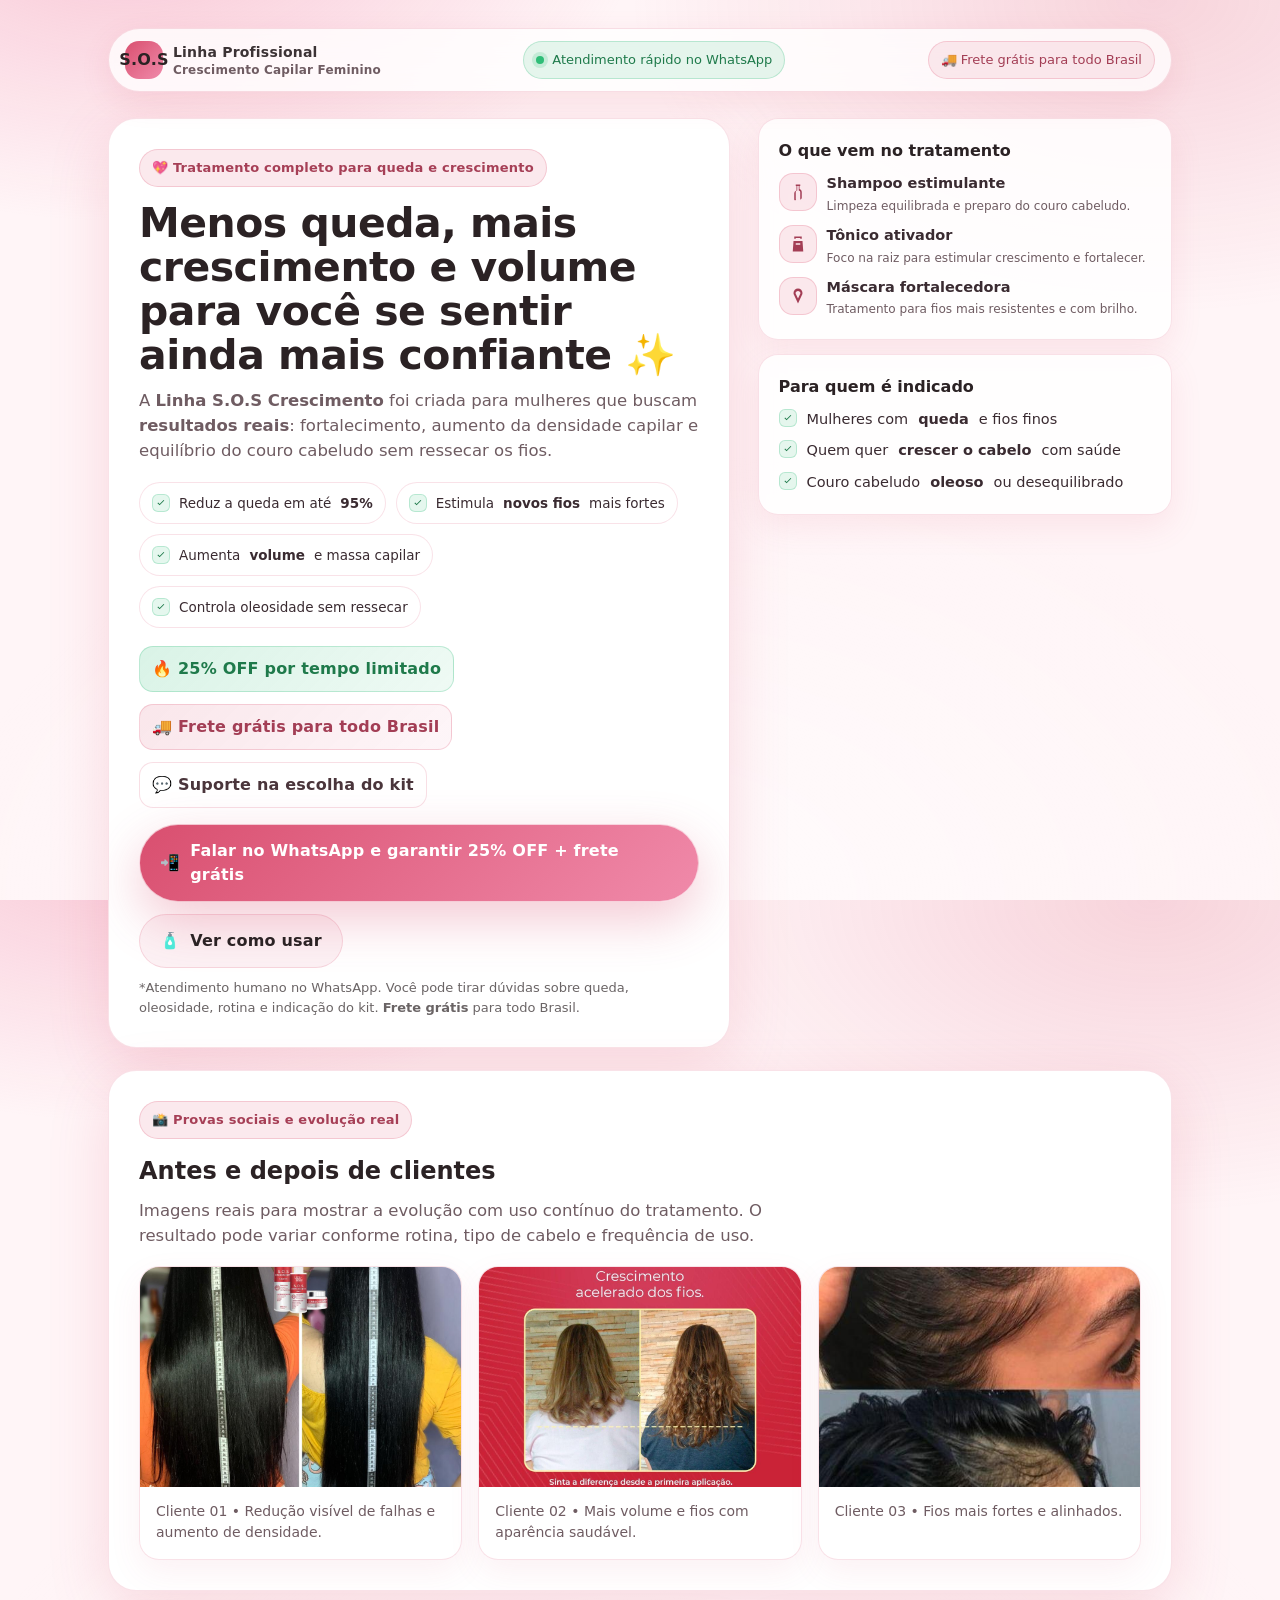
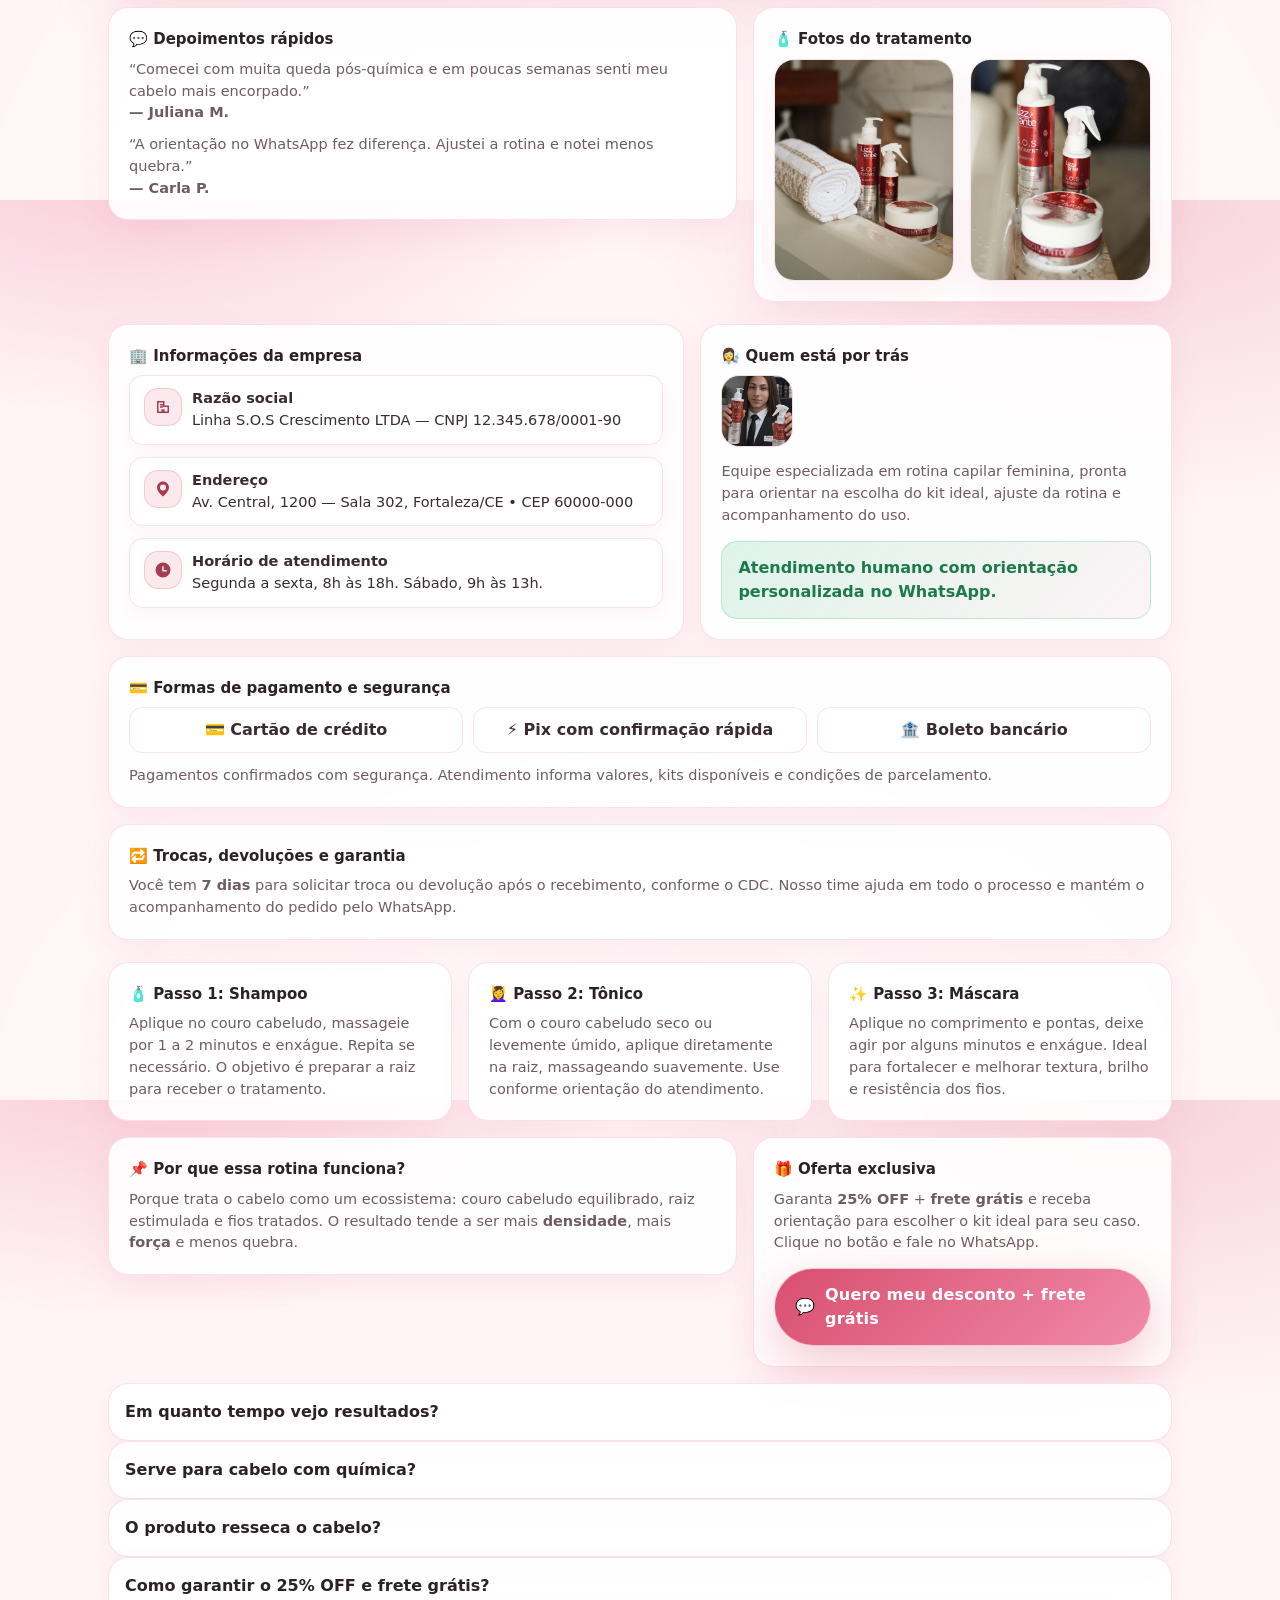
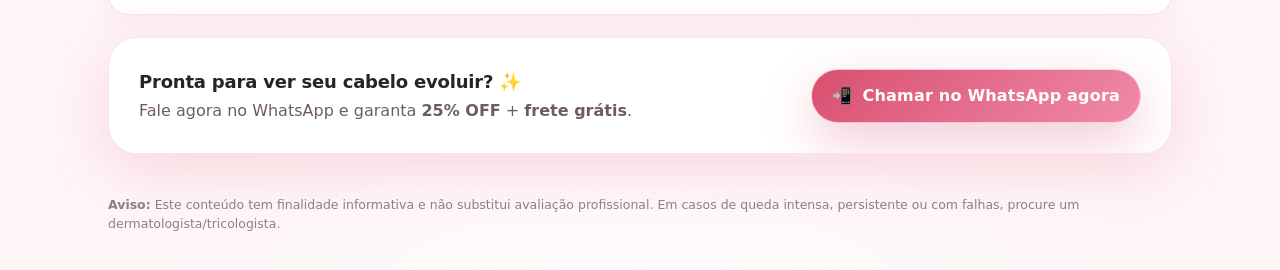
==== index.html @ e8b17a45 "Adiciona provas sociais e informações institucionais" ====
<!doctype html>
<html lang="pt-BR">
<head>
  <meta charset="utf-8" />
  <meta name="viewport" content="width=device-width,initial-scale=1" />
  <meta name="description" content="Linha S.O.S Crescimento: tratamento capilar feminino para reduzir queda, estimular crescimento e aumentar volume. Atendimento no WhatsApp, 25% OFF e frete grátis." />
  <title>S.O.S Crescimento | 25% OFF + Frete Grátis</title>

  <!-- Open Graph -->
  <meta property="og:title" content="S.O.S Crescimento | 25% OFF + Frete Grátis" />
  <meta property="og:description" content="Menos queda, mais crescimento e volume para mulheres. Atendimento rápido no WhatsApp." />
  <meta property="og:type" content="website" />
  <meta property="og:locale" content="pt_BR" />

  <style>
    :root{
      --bg:#fff5f7;
      --card:#ffffff;
      --soft:#ffe9ef;
      --text:#2b2224;
      --muted:#6f5c62;
      --brand:#d94f6f;
      --brand2:#f08aaa;
      --ok:#2fbd77;
      --line:rgba(217,79,111,.18);
      --shadow: 0 18px 60px rgba(217,79,111,.18);
      --radius: 20px;
      --radius2: 28px;
      --max: 1120px;
      --ring: 0 0 0 4px rgba(217,79,111,.18);
    }
    *{box-sizing:border-box}
    html,body{height:100%}
    body{
      margin:0;
      font-family: ui-sans-serif, system-ui, -apple-system, Segoe UI, Roboto, Arial, "Noto Sans", "Apple Color Emoji","Segoe UI Emoji";
      color:var(--text);
      background:
        radial-gradient(860px 520px at 10% -10%, rgba(240,138,170,.45), transparent 60%),
        radial-gradient(900px 540px at 90% 0%, rgba(217,79,111,.20), transparent 58%),
        radial-gradient(1000px 640px at 50% 100%, rgba(255,255,255,.65), transparent 70%),
        var(--bg);
      line-height:1.5;
    }
    a{color:inherit}
    .wrap{max-width:var(--max); margin:0 auto; padding:28px}
    .topbar{
      display:flex; align-items:center; justify-content:space-between;
      gap:12px; padding:12px 16px; border:1px solid var(--line);
      background: rgba(255,255,255,.78);
      backdrop-filter: blur(12px);
      border-radius: 999px;
      box-shadow: 0 10px 30px rgba(217,79,111,.12);
    }
    .brand{
      display:flex; align-items:center; gap:10px; font-weight:700; letter-spacing:.2px;
    }
    .badge{
      display:inline-flex; align-items:center; gap:8px;
      background: rgba(47,189,119,.12);
      border: 1px solid rgba(47,189,119,.25);
      color: #1f7a4b;
      padding: 8px 12px;
      border-radius: 999px;
      font-size: 13px;
      white-space: nowrap;
    }
    .badge.alt{
      background: rgba(217,79,111,.10);
      border-color: rgba(217,79,111,.22);
      color: #a33e55;
    }
    .dot{width:8px;height:8px;border-radius:999px;background:var(--ok);box-shadow:0 0 0 4px rgba(47,189,119,.18)}
    .btn{
      display:inline-flex; align-items:center; justify-content:center; gap:10px;
      padding: 14px 20px;
      border-radius: 999px;
      border: 1px solid rgba(217,79,111,.18);
      text-decoration:none;
      font-weight:700;
      letter-spacing:.2px;
      transition: transform .12s ease, box-shadow .12s ease, background .12s ease;
      cursor:pointer;
    }
    .btn:focus{outline:none; box-shadow: var(--ring)}
    .btn:hover{transform: translateY(-1px)}
    .btn-primary{
      background: linear-gradient(135deg, var(--brand), var(--brand2));
      border-color: rgba(255,255,255,.65);
      color: #fff;
      box-shadow: 0 18px 50px rgba(217,79,111,.30);
    }
    .btn-primary:hover{box-shadow: 0 24px 70px rgba(217,79,111,.35)}
    .btn-ghost{
      background: rgba(217,79,111,.08);
    }

    .hero{
      display:grid;
      grid-template-columns: 1.2fr .8fr;
      gap: 28px;
      margin-top: 26px;
      align-items: stretch;
    }
    @media (max-width: 920px){
      .hero{grid-template-columns:1fr; }
    }

    .card{
      background: var(--card);
      border: 1px solid rgba(217,79,111,.16);
      border-radius: var(--radius2);
      box-shadow: var(--shadow);
      overflow:hidden;
    }
    .card-inner{padding:30px}
    .kicker{
      display:inline-flex; gap:10px; align-items:center;
      padding: 8px 12px;
      border-radius: 999px;
      background: rgba(217,79,111,.12);
      border: 1px solid rgba(217,79,111,.22);
      color: #a63f56;
      font-weight: 700;
      font-size: 13px;
      letter-spacing:.2px;
    }
    h1{
      margin:14px 0 12px;
      font-size: clamp(28px, 3.2vw, 44px);
      line-height:1.08;
      letter-spacing: -.5px;
    }
    .lead{
      color: var(--muted);
      font-size: 16.5px;
      margin: 0 0 18px;
      max-width: 62ch;
    }
    .pillrow{display:flex; flex-wrap:wrap; gap:10px; margin:16px 0 18px}
    .pill{
      display:inline-flex; align-items:center; gap:9px;
      padding: 10px 12px;
      background: rgba(255,255,255,.7);
      border: 1px solid rgba(217,79,111,.16);
      border-radius: 999px;
      color: #3a2b31;
      font-size: 13.5px;
      white-space: nowrap;
    }
    .check{
      width:18px;height:18px;border-radius:6px;
      display:inline-flex;align-items:center;justify-content:center;
      background: rgba(47,189,119,.12);
      border: 1px solid rgba(47,189,119,.25);
      flex: 0 0 auto;
    }
    .check svg{width:12px;height:12px;fill:#1f7a4b}
    .ctaRow{display:flex; gap:12px; flex-wrap:wrap; margin-top: 16px}
    .subnote{
      margin-top: 10px;
      color: rgba(43,34,36,.7);
      font-size: 13px;
    }

    .promo{
      margin-top: 14px;
      display:flex; gap:12px; flex-wrap:wrap; align-items:center;
    }
    .promo .tag{
      background: rgba(255,255,255,.75);
      border: 1px solid rgba(217,79,111,.18);
      padding: 10px 12px;
      border-radius: 14px;
      color: #4a353b;
      font-weight: 650;
      letter-spacing:.2px;
    }
    .promo .off{
      background: linear-gradient(135deg, rgba(47,189,119,.18), rgba(47,189,119,.08));
      border: 1px solid rgba(47,189,119,.25);
      color: #1f7a4b;
    }
    .promo .frete{
      background: linear-gradient(135deg, rgba(217,79,111,.14), rgba(240,138,170,.08));
      border: 1px solid rgba(217,79,111,.22);
      color: #a33e55;
    }

    .side{
      display:flex; flex-direction:column; gap:14px;
      height:100%;
    }
    .side .mini{
      background: rgba(255,255,255,.85);
      border: 1px solid rgba(217,79,111,.16);
      border-radius: var(--radius);
      padding: 20px;
      box-shadow: 0 12px 32px rgba(217,79,111,.10);
    }
    .side h3{margin:0 0 10px; font-size: 16px}
    .list{margin:0; padding:0; list-style:none; display:grid; gap:10px}
    .li{
      display:flex; gap:10px; align-items:flex-start;
      color: #3a2b31;
      font-size: 14.5px;
    }
    .li small{display:block; color: var(--muted); margin-top:2px}
    .ico{
      width:38px; height:38px; border-radius: 14px;
      display:flex; align-items:center; justify-content:center;
      background: rgba(217,79,111,.12);
      border: 1px solid rgba(217,79,111,.22);
      flex: 0 0 auto;
    }
    .ico svg{width:18px;height:18px;fill:#a33e55}

    .section{
      margin-top: 22px;
      display:grid;
      grid-template-columns: 1fr;
      gap: 16px;
    }
    .grid3{
      display:grid; gap:16px;
      grid-template-columns: repeat(3, 1fr);
    }
    @media (max-width: 980px){
      .grid3{grid-template-columns:1fr}
    }
    .box{
      background: rgba(255,255,255,.9);
      border: 1px solid rgba(217,79,111,.16);
      border-radius: var(--radius);
      padding: 20px;
      box-shadow: 0 12px 32px rgba(217,79,111,.08);
    }
    .box h4{margin:0 0 8px; font-size: 15px}
    .box p{margin:0; color: var(--muted); font-size: 14.5px}
    .media-grid{
      display:grid;
      gap:16px;
      grid-template-columns: repeat(3, 1fr);
    }
    @media (max-width: 980px){
      .media-grid{grid-template-columns:1fr}
    }
    .media-card{
      background: rgba(255,255,255,.95);
      border: 1px solid rgba(217,79,111,.16);
      border-radius: var(--radius);
      overflow:hidden;
      box-shadow: 0 12px 32px rgba(217,79,111,.08);
    }
    .media-card img{
      width:100%;
      height: 220px;
      object-fit: cover;
      display:block;
    }
    .media-card .caption{
      padding: 14px 16px 16px;
      color: var(--muted);
      font-size: 14px;
    }
    .trust-grid{
      display:grid;
      gap:16px;
      grid-template-columns: 1.1fr .9fr;
      align-items: stretch;
    }
    @media (max-width: 980px){
      .trust-grid{grid-template-columns:1fr}
    }
    .info-list{
      margin: 0;
      padding: 0;
      list-style: none;
      display:grid;
      gap:12px;
      font-size: 14.5px;
      color: #3a2b31;
    }
    .info-list li{
      display:flex;
      gap:10px;
      align-items:flex-start;
      background: rgba(255,255,255,.9);
      border: 1px solid rgba(217,79,111,.16);
      border-radius: 14px;
      padding: 12px 14px;
      box-shadow: 0 8px 20px rgba(217,79,111,.06);
    }
    .info-list strong{display:block}
    .avatar{
      width: 72px;
      height: 72px;
      border-radius: 18px;
      object-fit: cover;
      border: 1px solid rgba(217,79,111,.2);
    }
    .pay-grid{
      display:grid;
      gap:10px;
      grid-template-columns: repeat(3, 1fr);
    }
    @media (max-width: 720px){
      .pay-grid{grid-template-columns:1fr}
    }
    .pay-pill{
      background: rgba(255,255,255,.9);
      border: 1px solid rgba(217,79,111,.16);
      border-radius: 14px;
      padding: 10px 12px;
      font-weight: 600;
      color: #3a2b31;
      display:flex;
      gap:8px;
      align-items:center;
      justify-content:center;
    }
    .highlight{
      background: linear-gradient(135deg, rgba(47,189,119,.16), rgba(217,79,111,.06));
      border: 1px solid rgba(47,189,119,.24);
      color: #1f7a4b;
      border-radius: 16px;
      padding: 14px 16px;
      font-weight: 600;
    }

    .proof{
      display:grid; gap:16px;
      grid-template-columns: 1.2fr .8fr;
      align-items: start;
    }
    @media (max-width: 980px){ .proof{grid-template-columns:1fr} }

    .faq details{
      background: rgba(255,255,255,.92);
      border: 1px solid rgba(217,79,111,.16);
      border-radius: var(--radius);
      padding: 16px 16px;
      box-shadow: 0 10px 28px rgba(217,79,111,.06);
    }
    .faq summary{
      cursor:pointer;
      font-weight: 700;
      list-style:none;
    }
    .faq summary::-webkit-details-marker{display:none}
    .faq p{margin:10px 0 0; color: var(--muted); font-size: 14.5px}
    .footer{
      margin: 26px 0 8px;
      color: rgba(43,34,36,.55);
      font-size: 12.5px;
    }

    .sticky{
      position: fixed;
      left: 16px;
      right: 16px;
      bottom: 16px;
      display:none;
      z-index: 30;
    }
    @media (max-width: 920px){
      .sticky{display:block}
      .sticky .bar{
        max-width: var(--max);
        margin: 0 auto;
        background: rgba(255,255,255,.92);
        border: 1px solid rgba(217,79,111,.18);
        border-radius: 999px;
        padding: 10px;
        box-shadow: var(--shadow);
        display:flex;
        gap:10px;
        align-items:center;
        justify-content:space-between;
      }
      .sticky .bar span{color: rgba(43,34,36,.78); font-size: 13px}
      .sticky .bar .btn{padding: 12px 14px}
    }
  </style>
</head>

<body>
  <div class="wrap">
    <header class="topbar">
      <div class="brand" aria-label="Marca e atendimento">
        <span style="display:inline-flex;align-items:center;gap:10px;">
          <span style="width:38px;height:38px;border-radius:14px;background:linear-gradient(135deg,var(--brand),var(--brand2));display:inline-flex;align-items:center;justify-content:center;font-weight:900;">S.O.S</span>
          <span>
            <div style="font-size:14px;opacity:.92;">Linha Profissional</div>
            <div style="font-size:12px;color:var(--muted);margin-top:-2px;">Crescimento Capilar Feminino</div>
          </span>
        </span>
      </div>
      <div class="badge" title="Atendimento no WhatsApp">
        <span class="dot" aria-hidden="true"></span>
        Atendimento rápido no WhatsApp
      </div>
      <div class="badge alt" title="Condição de envio">
        🚚 Frete grátis para todo Brasil
      </div>
    </header>

    <main class="hero" role="main">
      <section class="card" aria-label="Oferta principal">
        <div class="card-inner">
          <span class="kicker">💖 Tratamento completo para queda e crescimento</span>
          <h1>Menos queda, mais crescimento e volume para você se sentir ainda mais confiante ✨</h1>
          <p class="lead">
            A <strong>Linha S.O.S Crescimento</strong> foi criada para mulheres que buscam <strong>resultados reais</strong>:
            fortalecimento, aumento da densidade capilar e equilíbrio do couro cabeludo sem ressecar os fios.
          </p>

          <div class="pillrow" aria-label="Benefícios em destaque">
            <span class="pill">
              <span class="check" aria-hidden="true">
                <svg viewBox="0 0 24 24"><path d="M9.2 16.6 4.9 12.3l1.4-1.4 2.9 2.9 8-8 1.4 1.4z"/></svg>
              </span>
              Reduz a queda em até <strong>95%</strong>
            </span>
            <span class="pill">
              <span class="check" aria-hidden="true">
                <svg viewBox="0 0 24 24"><path d="M9.2 16.6 4.9 12.3l1.4-1.4 2.9 2.9 8-8 1.4 1.4z"/></svg>
              </span>
              Estimula <strong>novos fios</strong> mais fortes
            </span>
            <span class="pill">
              <span class="check" aria-hidden="true">
                <svg viewBox="0 0 24 24"><path d="M9.2 16.6 4.9 12.3l1.4-1.4 2.9 2.9 8-8 1.4 1.4z"/></svg>
              </span>
              Aumenta <strong>volume</strong> e massa capilar
            </span>
            <span class="pill">
              <span class="check" aria-hidden="true">
                <svg viewBox="0 0 24 24"><path d="M9.2 16.6 4.9 12.3l1.4-1.4 2.9 2.9 8-8 1.4 1.4z"/></svg>
              </span>
              Controla oleosidade sem ressecar
            </span>
          </div>

          <div class="promo" aria-label="Condição especial">
            <span class="tag off">🔥 <strong>25% OFF</strong> por tempo limitado</span>
            <span class="tag frete">🚚 <strong>Frete grátis</strong> para todo Brasil</span>
            <span class="tag">💬 Suporte na escolha do kit</span>
          </div>

          <div class="ctaRow" aria-label="Chamadas para ação">
            <a class="btn btn-primary" id="ctaTop" href="https://wa.me/558597004668?text=Oi%21%20Quero%20aproveitar%20os%2025%25%20OFF%20da%20Linha%20S.O.S%20Crescimento.%20Pode%20me%20ajudar%20a%20escolher%20o%20melhor%20kit%20para%20meu%20cabelo%3F" target="_blank" rel="noopener">
              <span aria-hidden="true">📲</span>
              Falar no WhatsApp e garantir 25% OFF + frete grátis
            </a>
            <a class="btn btn-ghost" href="#como-usar">
              <span aria-hidden="true">🧴</span>
              Ver como usar
            </a>
          </div>

          <div class="subnote">
            *Atendimento humano no WhatsApp. Você pode tirar dúvidas sobre queda, oleosidade, rotina e indicação do kit.
            <strong>Frete grátis</strong> para todo Brasil.
          </div>
        </div>
      </section>

      <aside class="side" aria-label="Destaques e composição do tratamento">
        <div class="mini">
          <h3>O que vem no tratamento</h3>
          <ul class="list">
            <li class="li">
              <span class="ico" aria-hidden="true">
                <svg viewBox="0 0 24 24"><path d="M9 2h6v2h-1v4.1c1.7.5 3 2 3 3.9v7.5c0 1.4-1.1 2.5-2.5 2.5h-5C8.1 24 7 22.9 7 21.5V14c0-1.9 1.3-3.4 3-3.9V4H9V2zm2 8.1c-1.1.2-2 .9-2 1.9v9.5c0 .3.2.5.5.5h5c.3 0 .5-.2.5-.5V12c0-1-.9-1.7-2-1.9V4h-2v6.1z"/></svg>
              </span>
              <div>
                <strong>Shampoo estimulante</strong>
                <small>Limpeza equilibrada e preparo do couro cabeludo.</small>
              </div>
            </li>
            <li class="li">
              <span class="ico" aria-hidden="true">
                <svg viewBox="0 0 24 24"><path d="M7 2h10v3h-2V4H9v1H7V2zm-1 6h12l1 14H5L6 8zm3 3v2h6v-2H9z"/></svg>
              </span>
              <div>
                <strong>Tônico ativador</strong>
                <small>Foco na raiz para estimular crescimento e fortalecer.</small>
              </div>
            </li>
            <li class="li">
              <span class="ico" aria-hidden="true">
                <svg viewBox="0 0 24 24"><path d="M12 2c3.3 0 6 2.7 6 6 0 1.1-.3 2.2-.9 3.1L12 22 6.9 11.1C6.3 10.2 6 9.1 6 8c0-3.3 2.7-6 6-6zm0 3.2C10.2 5.2 8.8 6.6 8.8 8c0 .6.2 1.1.5 1.6L12 15.3l2.7-5.7c.3-.5.5-1 .5-1.6 0-1.4-1.4-2.8-3.2-2.8z"/></svg>
              </span>
              <div>
                <strong>Máscara fortalecedora</strong>
                <small>Tratamento para fios mais resistentes e com brilho.</small>
              </div>
            </li>
          </ul>
        </div>

        <div class="mini">
          <h3>Para quem é indicado</h3>
          <ul class="list">
            <li class="li">
              <span class="check" aria-hidden="true">
                <svg viewBox="0 0 24 24"><path d="M9.2 16.6 4.9 12.3l1.4-1.4 2.9 2.9 8-8 1.4 1.4z"/></svg>
              </span>
              Mulheres com <strong>queda</strong> e fios finos
            </li>
            <li class="li">
              <span class="check" aria-hidden="true">
                <svg viewBox="0 0 24 24"><path d="M9.2 16.6 4.9 12.3l1.4-1.4 2.9 2.9 8-8 1.4 1.4z"/></svg>
              </span>
              Quem quer <strong>crescer o cabelo</strong> com saúde
            </li>
            <li class="li">
              <span class="check" aria-hidden="true">
                <svg viewBox="0 0 24 24"><path d="M9.2 16.6 4.9 12.3l1.4-1.4 2.9 2.9 8-8 1.4 1.4z"/></svg>
              </span>
              Couro cabeludo <strong>oleoso</strong> ou desequilibrado
            </li>
          </ul>
        </div>
      </aside>
    </main>

    <section class="section" id="resultados" aria-label="Resultados e provas sociais">
      <div class="card">
        <div class="card-inner">
          <span class="kicker">📸 Provas sociais e evolução real</span>
          <h2 style="margin:14px 0 10px;">Antes e depois de clientes</h2>
          <p class="lead" style="margin-bottom:18px;">
            Imagens reais para mostrar a evolução com uso contínuo do tratamento. O resultado pode variar conforme rotina,
            tipo de cabelo e frequência de uso.
          </p>
          <div class="media-grid" aria-label="Antes e depois">
            <div class="media-card">
              <img src="imagens/antesedepois1.jpg" alt="Antes e depois 1 - evolução de densidade capilar">
              <div class="caption">Cliente 01 • Redução visível de falhas e aumento de densidade.</div>
            </div>
            <div class="media-card">
              <img src="imagens/antesedepois2.jpg" alt="Antes e depois 2 - melhora no volume dos fios">
              <div class="caption">Cliente 02 • Mais volume e fios com aparência saudável.</div>
            </div>
            <div class="media-card">
              <img src="imagens/antesedepois3.jpg" alt="Antes e depois 3 - fortalecimento dos fios">
              <div class="caption">Cliente 03 • Fios mais fortes e alinhados.</div>
            </div>
          </div>
        </div>
      </div>

      <div class="proof">
        <div class="box">
          <h4>💬 Depoimentos rápidos</h4>
          <p>
            “Comecei com muita queda pós-química e em poucas semanas senti meu cabelo mais encorpado.”
            <br><strong>— Juliana M.</strong>
          </p>
          <p style="margin-top:10px;">
            “A orientação no WhatsApp fez diferença. Ajustei a rotina e notei menos quebra.”
            <br><strong>— Carla P.</strong>
          </p>
        </div>
        <div class="box">
          <h4>🧴 Fotos do tratamento</h4>
          <div class="media-grid" style="grid-template-columns:1fr 1fr;">
            <div class="media-card">
              <img src="imagens/fotoprodutos1.jpg" alt="Foto dos produtos da linha S.O.S Crescimento">
            </div>
            <div class="media-card">
              <img src="imagens/fotoprodutos2.jpg" alt="Detalhe dos frascos do tratamento capilar">
            </div>
          </div>
        </div>
      </div>
    </section>

    <section class="section" id="confianca" aria-label="Confiança e informações institucionais">
      <div class="trust-grid">
        <div class="box">
          <h4>🏢 Informações da empresa</h4>
          <ul class="info-list">
            <li>
              <span class="ico" aria-hidden="true">
                <svg viewBox="0 0 24 24"><path d="M4 4h10v6h6v10H4V4zm2 2v12h4v-3h4v3h4V12h-6V6H6zm2 2h4v2H8V8zm0 3h4v2H8v-2z"/></svg>
              </span>
              <div>
                <strong>Razão social</strong>
                Linha S.O.S Crescimento LTDA — CNPJ 12.345.678/0001-90
              </div>
            </li>
            <li>
              <span class="ico" aria-hidden="true">
                <svg viewBox="0 0 24 24"><path d="M12 2c4.4 0 8 3.6 8 8 0 6-8 12-8 12S4 16 4 10c0-4.4 3.6-8 8-8zm0 4a4 4 0 100 8 4 4 0 000-8z"/></svg>
              </span>
              <div>
                <strong>Endereço</strong>
                Av. Central, 1200 — Sala 302, Fortaleza/CE • CEP 60000-000
              </div>
            </li>
            <li>
              <span class="ico" aria-hidden="true">
                <svg viewBox="0 0 24 24"><path d="M12 2a10 10 0 100 20 10 10 0 000-20zm1 10h4v2h-6V7h2v5z"/></svg>
              </span>
              <div>
                <strong>Horário de atendimento</strong>
                Segunda a sexta, 8h às 18h. Sábado, 9h às 13h.
              </div>
            </li>
          </ul>
        </div>
        <div class="box">
          <h4>👩‍🔬 Quem está por trás</h4>
          <div style="display:flex;gap:14px;align-items:center;flex-wrap:wrap;">
            <img class="avatar" src="imagens/perfil.png" alt="Equipe S.O.S Crescimento">
            <div>
              <p style="margin:0;color:var(--muted);font-size:14.5px;">
                Equipe especializada em rotina capilar feminina, pronta para orientar na escolha do kit ideal,
                ajuste da rotina e acompanhamento do uso.
              </p>
            </div>
          </div>
          <div class="highlight" style="margin-top:14px;">
            Atendimento humano com orientação personalizada no WhatsApp.
          </div>
        </div>
      </div>

      <div class="box">
        <h4>💳 Formas de pagamento e segurança</h4>
        <div class="pay-grid" aria-label="Formas de pagamento">
          <div class="pay-pill">💳 Cartão de crédito</div>
          <div class="pay-pill">⚡ Pix com confirmação rápida</div>
          <div class="pay-pill">🏦 Boleto bancário</div>
        </div>
        <p style="margin-top:12px;">
          Pagamentos confirmados com segurança. Atendimento informa valores, kits disponíveis e condições de parcelamento.
        </p>
      </div>

      <div class="box">
        <h4>🔁 Trocas, devoluções e garantia</h4>
        <p>
          Você tem <strong>7 dias</strong> para solicitar troca ou devolução após o recebimento, conforme o CDC.
          Nosso time ajuda em todo o processo e mantém o acompanhamento do pedido pelo WhatsApp.
        </p>
      </div>
    </section>

    <section class="section" id="como-usar" aria-label="Como usar e diferenciais">
      <div class="grid3">
        <div class="box">
          <h4>🧴 Passo 1: Shampoo</h4>
          <p>
            Aplique no couro cabeludo, massageie por 1 a 2 minutos e enxágue.
            Repita se necessário. O objetivo é preparar a raiz para receber o tratamento.
          </p>
        </div>
        <div class="box">
          <h4>💆‍♀️ Passo 2: Tônico</h4>
          <p>
            Com o couro cabeludo seco ou levemente úmido, aplique diretamente na raiz,
            massageando suavemente. Use conforme orientação do atendimento.
          </p>
        </div>
        <div class="box">
          <h4>✨ Passo 3: Máscara</h4>
          <p>
            Aplique no comprimento e pontas, deixe agir por alguns minutos e enxágue.
            Ideal para fortalecer e melhorar textura, brilho e resistência dos fios.
          </p>
        </div>
      </div>

      <div class="proof">
        <div class="box">
          <h4>📌 Por que essa rotina funciona?</h4>
          <p>
            Porque trata o cabelo como um ecossistema: couro cabeludo equilibrado, raiz estimulada e fios tratados.
            O resultado tende a ser mais <strong>densidade</strong>, mais <strong>força</strong> e menos quebra.
          </p>
        </div>
        <div class="box">
          <h4>🎁 Oferta exclusiva</h4>
          <p>
            Garanta <strong>25% OFF</strong> + <strong>frete grátis</strong> e receba orientação para escolher o kit ideal para seu caso.
            Clique no botão e fale no WhatsApp.
          </p>
          <div style="margin-top:14px;">
            <a class="btn btn-primary" id="ctaMid" href="https://wa.me/558597004668?text=Oi%21%20Quero%20aproveitar%20os%2025%25%20OFF%20da%20Linha%20S.O.S%20Crescimento.%20Meu%20cabelo%20tem%20queda%2Foleosidade%2Fquebra.%20Qual%20kit%20voc%C3%AA%20me%20indica%3F" target="_blank" rel="noopener">
              <span aria-hidden="true">💬</span>
              Quero meu desconto + frete grátis
            </a>
          </div>
        </div>
      </div>

      <div class="faq" aria-label="Perguntas frequentes">
        <details>
          <summary>Em quanto tempo vejo resultados?</summary>
          <p>
            Depende da rotina e do organismo. Em geral, a consistência no uso e a combinação dos itens do tratamento
            ajudam a perceber melhora na queda e na força dos fios ao longo das semanas.
          </p>
        </details>

        <details>
          <summary>Serve para cabelo com química?</summary>
          <p>
            Normalmente sim, pois o foco é fortalecer e equilibrar. Para uma indicação mais precisa, fale no WhatsApp e informe
            seu tipo de química, frequência e estado do fio.
          </p>
        </details>

        <details>
          <summary>O produto resseca o cabelo?</summary>
          <p>
            A proposta é controlar oleosidade sem ressecar. Ainda assim, o uso correto e a combinação com máscara/rotina adequada
            fazem toda a diferença. No WhatsApp você recebe orientação personalizada.
          </p>
        </details>

        <details>
          <summary>Como garantir o 25% OFF e frete grátis?</summary>
          <p>
            Clique em “Falar no WhatsApp”, informe que deseja a oferta de <strong>25% OFF</strong> + <strong>frete grátis</strong>
            e finalize com o atendimento.
          </p>
        </details>
      </div>

      <div class="card" style="margin-top:6px;">
        <div class="card-inner" style="display:flex;flex-wrap:wrap;align-items:center;justify-content:space-between;gap:12px;">
          <div>
            <div style="font-weight:900;font-size:18px;letter-spacing:-.2px;">Pronta para ver seu cabelo evoluir? ✨</div>
            <div style="color:var(--muted);margin-top:4px;">Fale agora no WhatsApp e garanta <strong>25% OFF</strong> + <strong>frete grátis</strong>.</div>
          </div>
          <a class="btn btn-primary" id="ctaBottom" href="https://wa.me/558597004668?text=Oi%21%20Quero%20o%20desconto%20de%2025%25%20OFF%20na%20Linha%20S.O.S%20Crescimento.%20Pode%20me%20passar%20valores%20e%20formas%20de%20envio%3F" target="_blank" rel="noopener">
            <span aria-hidden="true">📲</span>
            Chamar no WhatsApp agora
          </a>
        </div>
      </div>

      <div class="footer">
        <strong>Aviso:</strong> Este conteúdo tem finalidade informativa e não substitui avaliação profissional.
        Em casos de queda intensa, persistente ou com falhas, procure um dermatologista/tricologista.
      </div>
    </section>
  </div>

  <!-- Sticky CTA (mobile) -->
  <div class="sticky" aria-label="Barra fixa para WhatsApp">
    <div class="bar">
      <span><strong>25% OFF</strong> + <strong>frete grátis</strong> hoje</span>
      <a class="btn btn-primary" href="https://wa.me/558597004668?text=Oi%21%20Quero%20garantir%20os%2025%25%20OFF%20da%20Linha%20S.O.S%20Crescimento.%20Me%20ajuda%20com%20a%20indica%C3%A7%C3%A3o%20do%20kit%3F" target="_blank" rel="noopener">
        <span aria-hidden="true">💬</span>
        WhatsApp
      </a>
    </div>
  </div>

  <script>
    // Simple CTA tracking (optional). No external scripts.
    (function(){
      const ctas = ["ctaTop","ctaMid","ctaBottom"].map(id => document.getElementById(id)).filter(Boolean);
      ctas.forEach((btn) => {
        btn.addEventListener("click", () => {
          try {
            const now = new Date().toISOString();
            localStorage.setItem("lp_sos_crescimento_last_click", now);
          } catch (e) {}
        });
      });
    })();
  </script>
</body>
</html>
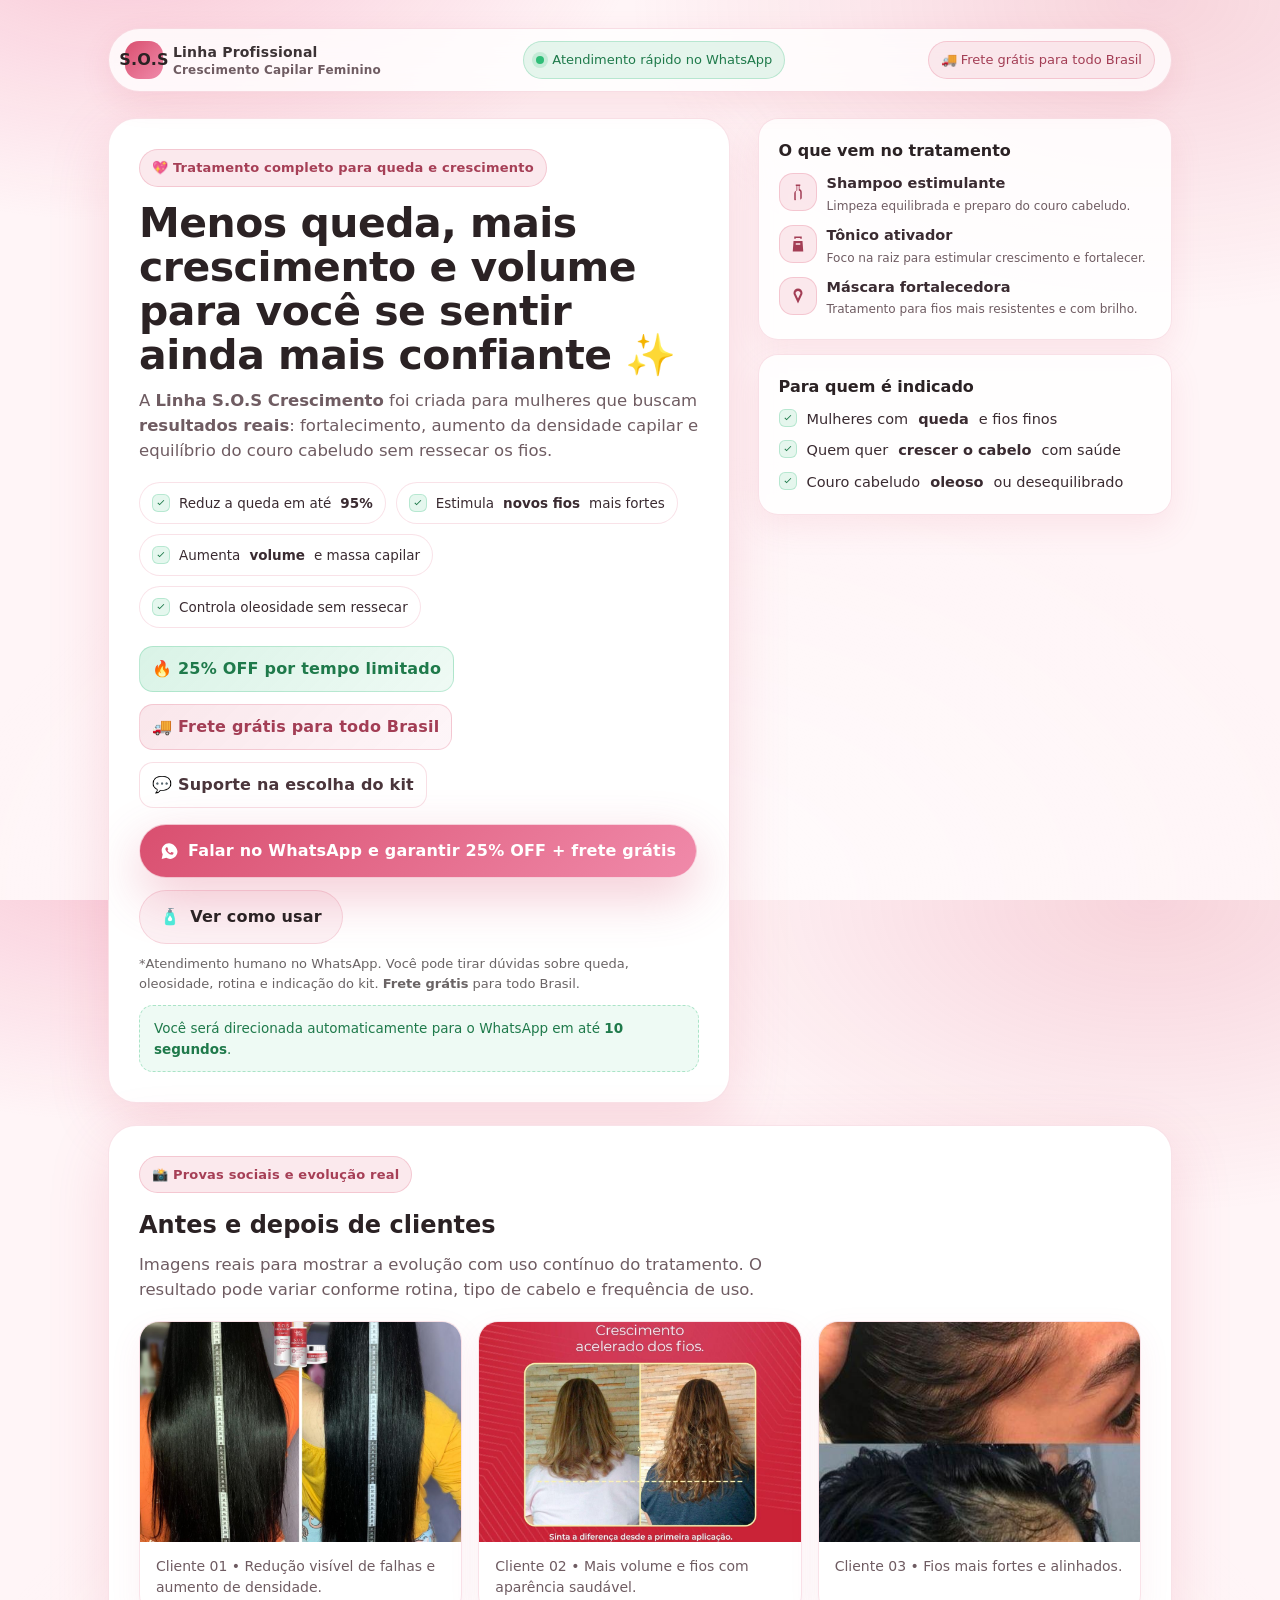
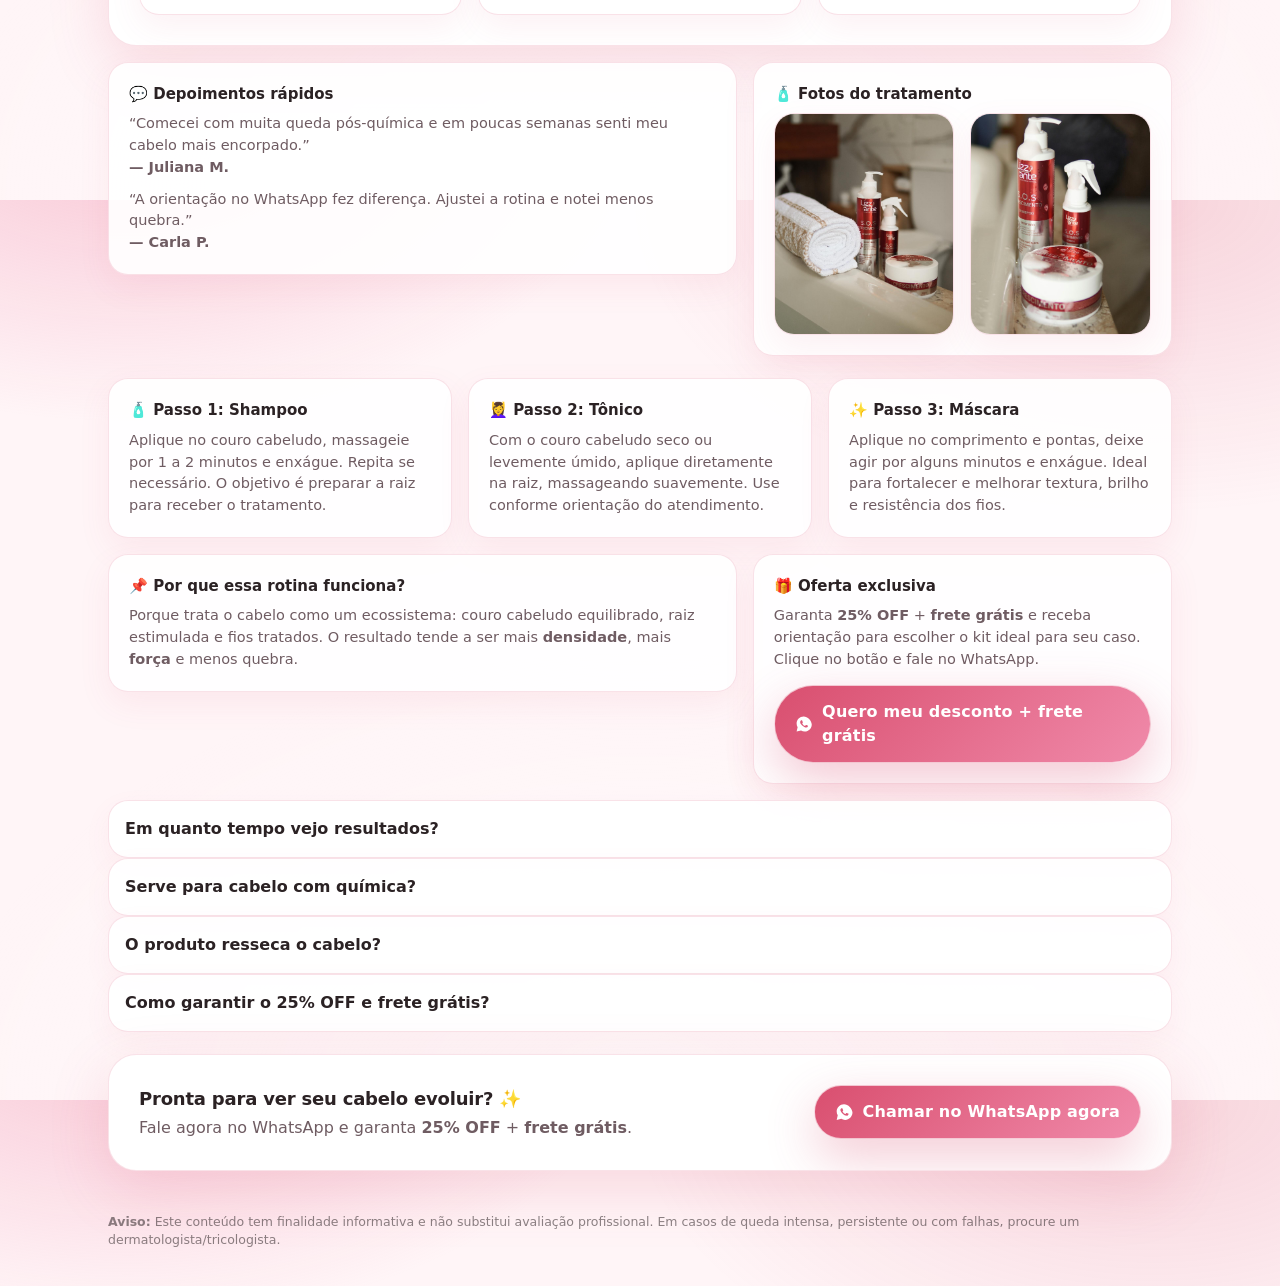
==== commit 0f52f647: "Ajusta foco em WhatsApp e remove dados da empresa" ====
--- a/index.html
+++ b/index.html
@@ -263,69 +263,20 @@
       color: var(--muted);
       font-size: 14px;
     }
-    .trust-grid{
-      display:grid;
-      gap:16px;
-      grid-template-columns: 1.1fr .9fr;
-      align-items: stretch;
-    }
-    @media (max-width: 980px){
-      .trust-grid{grid-template-columns:1fr}
-    }
-    .info-list{
-      margin: 0;
-      padding: 0;
-      list-style: none;
-      display:grid;
-      gap:12px;
-      font-size: 14.5px;
-      color: #3a2b31;
-    }
-    .info-list li{
-      display:flex;
-      gap:10px;
-      align-items:flex-start;
-      background: rgba(255,255,255,.9);
-      border: 1px solid rgba(217,79,111,.16);
+    .whatsapp-icon{
+      width: 18px;
+      height: 18px;
+      display:inline-block;
+      fill: currentColor;
+    }
+    .auto-redirect{
+      margin-top: 12px;
+      padding: 12px 14px;
       border-radius: 14px;
-      padding: 12px 14px;
-      box-shadow: 0 8px 20px rgba(217,79,111,.06);
-    }
-    .info-list strong{display:block}
-    .avatar{
-      width: 72px;
-      height: 72px;
-      border-radius: 18px;
-      object-fit: cover;
-      border: 1px solid rgba(217,79,111,.2);
-    }
-    .pay-grid{
-      display:grid;
-      gap:10px;
-      grid-template-columns: repeat(3, 1fr);
-    }
-    @media (max-width: 720px){
-      .pay-grid{grid-template-columns:1fr}
-    }
-    .pay-pill{
-      background: rgba(255,255,255,.9);
-      border: 1px solid rgba(217,79,111,.16);
-      border-radius: 14px;
-      padding: 10px 12px;
-      font-weight: 600;
-      color: #3a2b31;
-      display:flex;
-      gap:8px;
-      align-items:center;
-      justify-content:center;
-    }
-    .highlight{
-      background: linear-gradient(135deg, rgba(47,189,119,.16), rgba(217,79,111,.06));
-      border: 1px solid rgba(47,189,119,.24);
+      border: 1px dashed rgba(47,189,119,.35);
+      background: rgba(47,189,119,.08);
       color: #1f7a4b;
-      border-radius: 16px;
-      padding: 14px 16px;
-      font-weight: 600;
+      font-size: 13.5px;
     }
 
     .proof{
@@ -449,8 +400,10 @@
           </div>
 
           <div class="ctaRow" aria-label="Chamadas para ação">
-            <a class="btn btn-primary" id="ctaTop" href="https://wa.me/558597004668?text=Oi%21%20Quero%20aproveitar%20os%2025%25%20OFF%20da%20Linha%20S.O.S%20Crescimento.%20Pode%20me%20ajudar%20a%20escolher%20o%20melhor%20kit%20para%20meu%20cabelo%3F" target="_blank" rel="noopener">
-              <span aria-hidden="true">📲</span>
+            <a class="btn btn-primary" id="ctaTop" data-whatsapp-link href="https://wa.me/558597004668?text=Oi%21%20Quero%20aproveitar%20os%2025%25%20OFF%20da%20Linha%20S.O.S%20Crescimento.%20Pode%20me%20ajudar%20a%20escolher%20o%20melhor%20kit%20para%20meu%20cabelo%3F" target="_blank" rel="noopener">
+              <svg class="whatsapp-icon" viewBox="0 0 32 32" aria-hidden="true">
+                <path d="M16.02 2.01C8.83 2.01 3 7.84 3 15.03c0 2.43.64 4.82 1.86 6.91L3 30l8.2-1.81a13 13 0 0 0 6.82 1.84h.01c7.19 0 13.02-5.83 13.02-13.02S23.21 2.01 16.02 2.01zm7.62 18.73c-.32.9-1.63 1.68-2.28 1.73-.6.05-1.36.07-2.2-.14-.51-.13-1.17-.38-2.03-.74-3.56-1.54-5.88-5.13-6.06-5.37-.18-.24-1.44-1.92-1.44-3.66s.92-2.6 1.25-2.96c.32-.36.7-.45.94-.45h.68c.22 0 .51-.08.79.6.32.77 1.08 2.67 1.17 2.86.09.19.15.41.03.66-.12.25-.18.41-.36.63-.18.22-.38.49-.54.66-.18.18-.36.38-.16.74.2.36.9 1.48 1.93 2.4 1.32 1.17 2.43 1.54 2.79 1.71.36.18.57.15.78-.09.21-.24.9-1.05 1.14-1.41.24-.36.48-.3.81-.18.33.12 2.07.97 2.43 1.14.36.18.6.27.69.42.09.15.09.87-.24 1.77z"/>
+              </svg>
               Falar no WhatsApp e garantir 25% OFF + frete grátis
             </a>
             <a class="btn btn-ghost" href="#como-usar">
@@ -462,6 +415,9 @@
           <div class="subnote">
             *Atendimento humano no WhatsApp. Você pode tirar dúvidas sobre queda, oleosidade, rotina e indicação do kit.
             <strong>Frete grátis</strong> para todo Brasil.
+          </div>
+          <div class="auto-redirect">
+            Você será direcionada automaticamente para o WhatsApp em até <strong>10 segundos</strong>.
           </div>
         </div>
       </section>
@@ -578,78 +534,6 @@
       </div>
     </section>
 
-    <section class="section" id="confianca" aria-label="Confiança e informações institucionais">
-      <div class="trust-grid">
-        <div class="box">
-          <h4>🏢 Informações da empresa</h4>
-          <ul class="info-list">
-            <li>
-              <span class="ico" aria-hidden="true">
-                <svg viewBox="0 0 24 24"><path d="M4 4h10v6h6v10H4V4zm2 2v12h4v-3h4v3h4V12h-6V6H6zm2 2h4v2H8V8zm0 3h4v2H8v-2z"/></svg>
-              </span>
-              <div>
-                <strong>Razão social</strong>
-                Linha S.O.S Crescimento LTDA — CNPJ 12.345.678/0001-90
-              </div>
-            </li>
-            <li>
-              <span class="ico" aria-hidden="true">
-                <svg viewBox="0 0 24 24"><path d="M12 2c4.4 0 8 3.6 8 8 0 6-8 12-8 12S4 16 4 10c0-4.4 3.6-8 8-8zm0 4a4 4 0 100 8 4 4 0 000-8z"/></svg>
-              </span>
-              <div>
-                <strong>Endereço</strong>
-                Av. Central, 1200 — Sala 302, Fortaleza/CE • CEP 60000-000
-              </div>
-            </li>
-            <li>
-              <span class="ico" aria-hidden="true">
-                <svg viewBox="0 0 24 24"><path d="M12 2a10 10 0 100 20 10 10 0 000-20zm1 10h4v2h-6V7h2v5z"/></svg>
-              </span>
-              <div>
-                <strong>Horário de atendimento</strong>
-                Segunda a sexta, 8h às 18h. Sábado, 9h às 13h.
-              </div>
-            </li>
-          </ul>
-        </div>
-        <div class="box">
-          <h4>👩‍🔬 Quem está por trás</h4>
-          <div style="display:flex;gap:14px;align-items:center;flex-wrap:wrap;">
-            <img class="avatar" src="imagens/perfil.png" alt="Equipe S.O.S Crescimento">
-            <div>
-              <p style="margin:0;color:var(--muted);font-size:14.5px;">
-                Equipe especializada em rotina capilar feminina, pronta para orientar na escolha do kit ideal,
-                ajuste da rotina e acompanhamento do uso.
-              </p>
-            </div>
-          </div>
-          <div class="highlight" style="margin-top:14px;">
-            Atendimento humano com orientação personalizada no WhatsApp.
-          </div>
-        </div>
-      </div>
-
-      <div class="box">
-        <h4>💳 Formas de pagamento e segurança</h4>
-        <div class="pay-grid" aria-label="Formas de pagamento">
-          <div class="pay-pill">💳 Cartão de crédito</div>
-          <div class="pay-pill">⚡ Pix com confirmação rápida</div>
-          <div class="pay-pill">🏦 Boleto bancário</div>
-        </div>
-        <p style="margin-top:12px;">
-          Pagamentos confirmados com segurança. Atendimento informa valores, kits disponíveis e condições de parcelamento.
-        </p>
-      </div>
-
-      <div class="box">
-        <h4>🔁 Trocas, devoluções e garantia</h4>
-        <p>
-          Você tem <strong>7 dias</strong> para solicitar troca ou devolução após o recebimento, conforme o CDC.
-          Nosso time ajuda em todo o processo e mantém o acompanhamento do pedido pelo WhatsApp.
-        </p>
-      </div>
-    </section>
-
     <section class="section" id="como-usar" aria-label="Como usar e diferenciais">
       <div class="grid3">
         <div class="box">
@@ -690,8 +574,10 @@
             Clique no botão e fale no WhatsApp.
           </p>
           <div style="margin-top:14px;">
-            <a class="btn btn-primary" id="ctaMid" href="https://wa.me/558597004668?text=Oi%21%20Quero%20aproveitar%20os%2025%25%20OFF%20da%20Linha%20S.O.S%20Crescimento.%20Meu%20cabelo%20tem%20queda%2Foleosidade%2Fquebra.%20Qual%20kit%20voc%C3%AA%20me%20indica%3F" target="_blank" rel="noopener">
-              <span aria-hidden="true">💬</span>
+            <a class="btn btn-primary" id="ctaMid" data-whatsapp-link href="https://wa.me/558597004668?text=Oi%21%20Quero%20aproveitar%20os%2025%25%20OFF%20da%20Linha%20S.O.S%20Crescimento.%20Meu%20cabelo%20tem%20queda%2Foleosidade%2Fquebra.%20Qual%20kit%20voc%C3%AA%20me%20indica%3F" target="_blank" rel="noopener">
+              <svg class="whatsapp-icon" viewBox="0 0 32 32" aria-hidden="true">
+                <path d="M16.02 2.01C8.83 2.01 3 7.84 3 15.03c0 2.43.64 4.82 1.86 6.91L3 30l8.2-1.81a13 13 0 0 0 6.82 1.84h.01c7.19 0 13.02-5.83 13.02-13.02S23.21 2.01 16.02 2.01zm7.62 18.73c-.32.9-1.63 1.68-2.28 1.73-.6.05-1.36.07-2.2-.14-.51-.13-1.17-.38-2.03-.74-3.56-1.54-5.88-5.13-6.06-5.37-.18-.24-1.44-1.92-1.44-3.66s.92-2.6 1.25-2.96c.32-.36.7-.45.94-.45h.68c.22 0 .51-.08.79.6.32.77 1.08 2.67 1.17 2.86.09.19.15.41.03.66-.12.25-.18.41-.36.63-.18.22-.38.49-.54.66-.18.18-.36.38-.16.74.2.36.9 1.48 1.93 2.4 1.32 1.17 2.43 1.54 2.79 1.71.36.18.57.15.78-.09.21-.24.9-1.05 1.14-1.41.24-.36.48-.3.81-.18.33.12 2.07.97 2.43 1.14.36.18.6.27.69.42.09.15.09.87-.24 1.77z"/>
+              </svg>
               Quero meu desconto + frete grátis
             </a>
           </div>
@@ -738,8 +624,10 @@
             <div style="font-weight:900;font-size:18px;letter-spacing:-.2px;">Pronta para ver seu cabelo evoluir? ✨</div>
             <div style="color:var(--muted);margin-top:4px;">Fale agora no WhatsApp e garanta <strong>25% OFF</strong> + <strong>frete grátis</strong>.</div>
           </div>
-          <a class="btn btn-primary" id="ctaBottom" href="https://wa.me/558597004668?text=Oi%21%20Quero%20o%20desconto%20de%2025%25%20OFF%20na%20Linha%20S.O.S%20Crescimento.%20Pode%20me%20passar%20valores%20e%20formas%20de%20envio%3F" target="_blank" rel="noopener">
-            <span aria-hidden="true">📲</span>
+          <a class="btn btn-primary" id="ctaBottom" data-whatsapp-link href="https://wa.me/558597004668?text=Oi%21%20Quero%20o%20desconto%20de%2025%25%20OFF%20na%20Linha%20S.O.S%20Crescimento.%20Pode%20me%20passar%20valores%20e%20formas%20de%20envio%3F" target="_blank" rel="noopener">
+            <svg class="whatsapp-icon" viewBox="0 0 32 32" aria-hidden="true">
+              <path d="M16.02 2.01C8.83 2.01 3 7.84 3 15.03c0 2.43.64 4.82 1.86 6.91L3 30l8.2-1.81a13 13 0 0 0 6.82 1.84h.01c7.19 0 13.02-5.83 13.02-13.02S23.21 2.01 16.02 2.01zm7.62 18.73c-.32.9-1.63 1.68-2.28 1.73-.6.05-1.36.07-2.2-.14-.51-.13-1.17-.38-2.03-.74-3.56-1.54-5.88-5.13-6.06-5.37-.18-.24-1.44-1.92-1.44-3.66s.92-2.6 1.25-2.96c.32-.36.7-.45.94-.45h.68c.22 0 .51-.08.79.6.32.77 1.08 2.67 1.17 2.86.09.19.15.41.03.66-.12.25-.18.41-.36.63-.18.22-.38.49-.54.66-.18.18-.36.38-.16.74.2.36.9 1.48 1.93 2.4 1.32 1.17 2.43 1.54 2.79 1.71.36.18.57.15.78-.09.21-.24.9-1.05 1.14-1.41.24-.36.48-.3.81-.18.33.12 2.07.97 2.43 1.14.36.18.6.27.69.42.09.15.09.87-.24 1.77z"/>
+            </svg>
             Chamar no WhatsApp agora
           </a>
         </div>
@@ -756,8 +644,10 @@
   <div class="sticky" aria-label="Barra fixa para WhatsApp">
     <div class="bar">
       <span><strong>25% OFF</strong> + <strong>frete grátis</strong> hoje</span>
-      <a class="btn btn-primary" href="https://wa.me/558597004668?text=Oi%21%20Quero%20garantir%20os%2025%25%20OFF%20da%20Linha%20S.O.S%20Crescimento.%20Me%20ajuda%20com%20a%20indica%C3%A7%C3%A3o%20do%20kit%3F" target="_blank" rel="noopener">
-        <span aria-hidden="true">💬</span>
+      <a class="btn btn-primary" data-whatsapp-link href="https://wa.me/558597004668?text=Oi%21%20Quero%20garantir%20os%2025%25%20OFF%20da%20Linha%20S.O.S%20Crescimento.%20Me%20ajuda%20com%20a%20indica%C3%A7%C3%A3o%20do%20kit%3F" target="_blank" rel="noopener">
+        <svg class="whatsapp-icon" viewBox="0 0 32 32" aria-hidden="true">
+          <path d="M16.02 2.01C8.83 2.01 3 7.84 3 15.03c0 2.43.64 4.82 1.86 6.91L3 30l8.2-1.81a13 13 0 0 0 6.82 1.84h.01c7.19 0 13.02-5.83 13.02-13.02S23.21 2.01 16.02 2.01zm7.62 18.73c-.32.9-1.63 1.68-2.28 1.73-.6.05-1.36.07-2.2-.14-.51-.13-1.17-.38-2.03-.74-3.56-1.54-5.88-5.13-6.06-5.37-.18-.24-1.44-1.92-1.44-3.66s.92-2.6 1.25-2.96c.32-.36.7-.45.94-.45h.68c.22 0 .51-.08.79.6.32.77 1.08 2.67 1.17 2.86.09.19.15.41.03.66-.12.25-.18.41-.36.63-.18.22-.38.49-.54.66-.18.18-.36.38-.16.74.2.36.9 1.48 1.93 2.4 1.32 1.17 2.43 1.54 2.79 1.71.36.18.57.15.78-.09.21-.24.9-1.05 1.14-1.41.24-.36.48-.3.81-.18.33.12 2.07.97 2.43 1.14.36.18.6.27.69.42.09.15.09.87-.24 1.77z"/>
+        </svg>
         WhatsApp
       </a>
     </div>
@@ -767,6 +657,8 @@
     // Simple CTA tracking (optional). No external scripts.
     (function(){
       const ctas = ["ctaTop","ctaMid","ctaBottom"].map(id => document.getElementById(id)).filter(Boolean);
+      const whatsappLink = document.querySelector("[data-whatsapp-link]");
+      const whatsappUrl = whatsappLink ? whatsappLink.getAttribute("href") : "";
       ctas.forEach((btn) => {
         btn.addEventListener("click", () => {
           try {
@@ -775,6 +667,11 @@
           } catch (e) {}
         });
       });
+      if (whatsappUrl) {
+        setTimeout(() => {
+          window.location.href = whatsappUrl;
+        }, 10000);
+      }
     })();
   </script>
 </body>
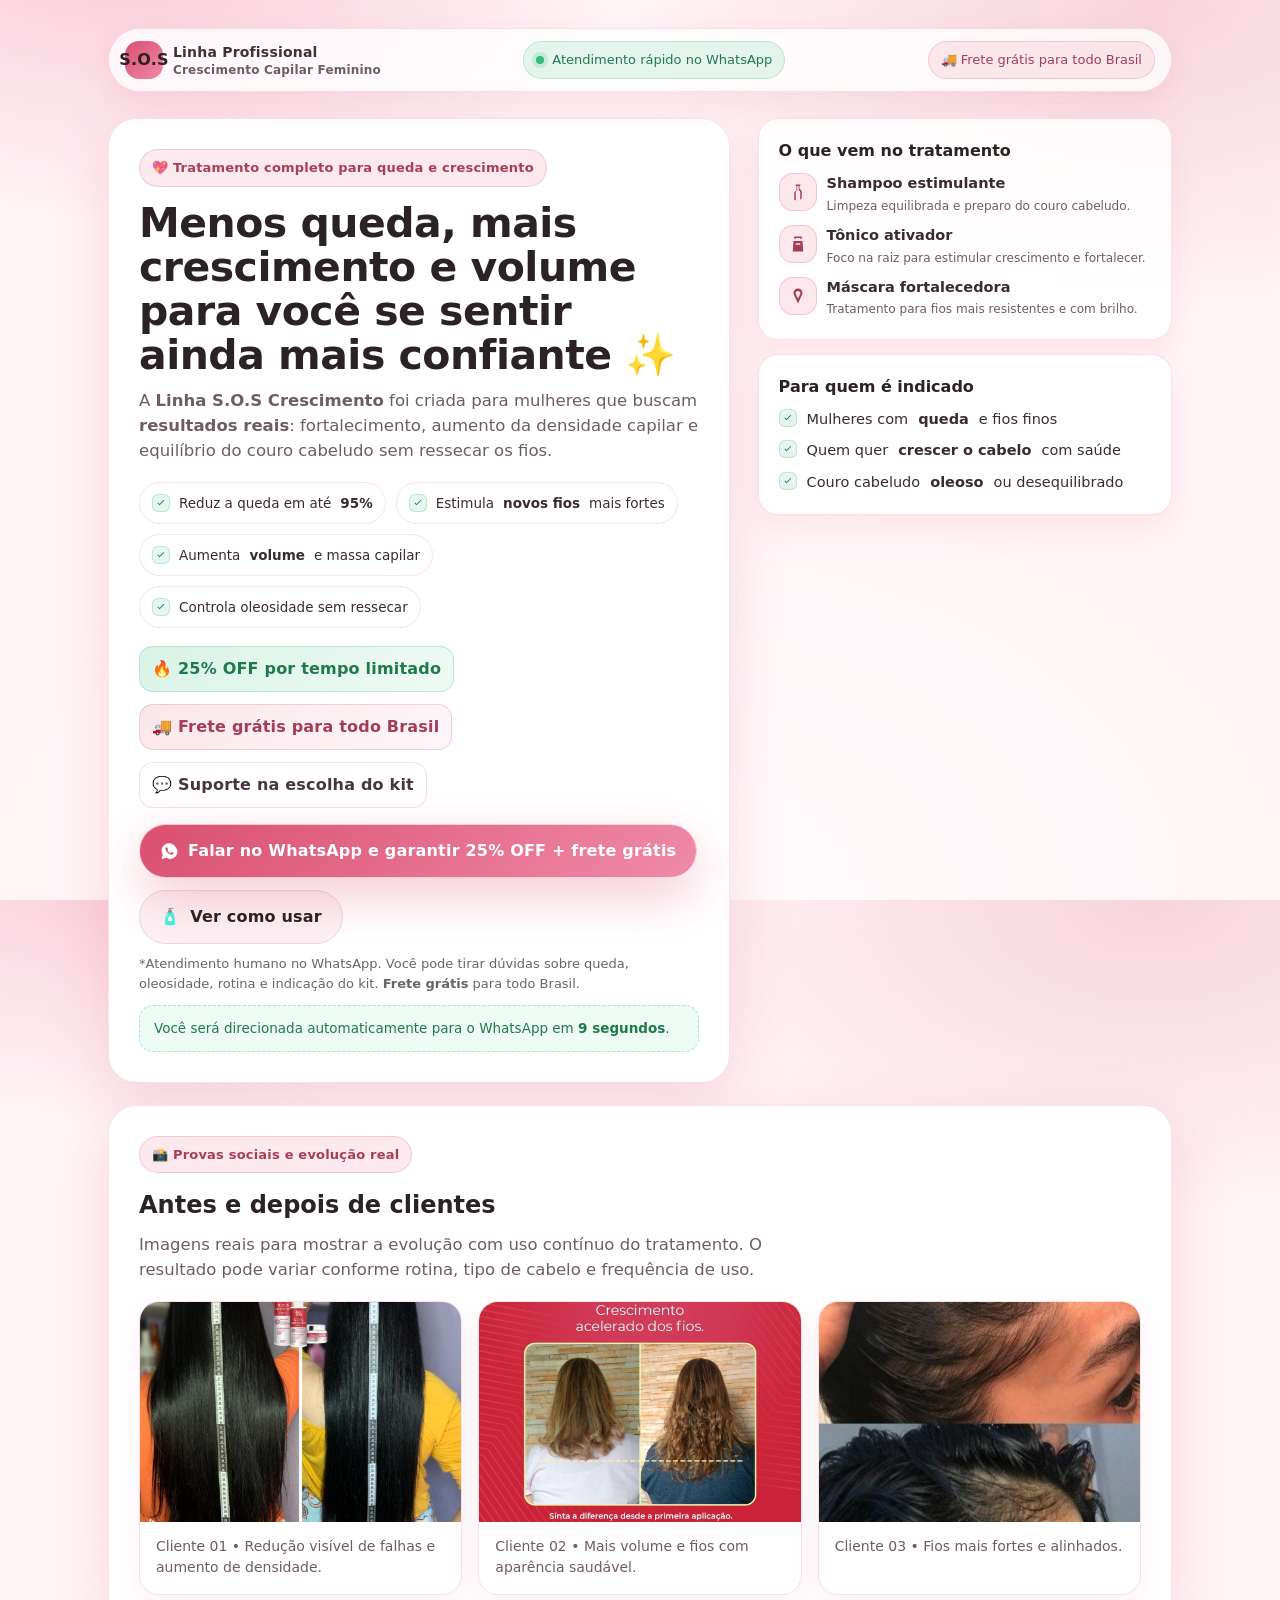
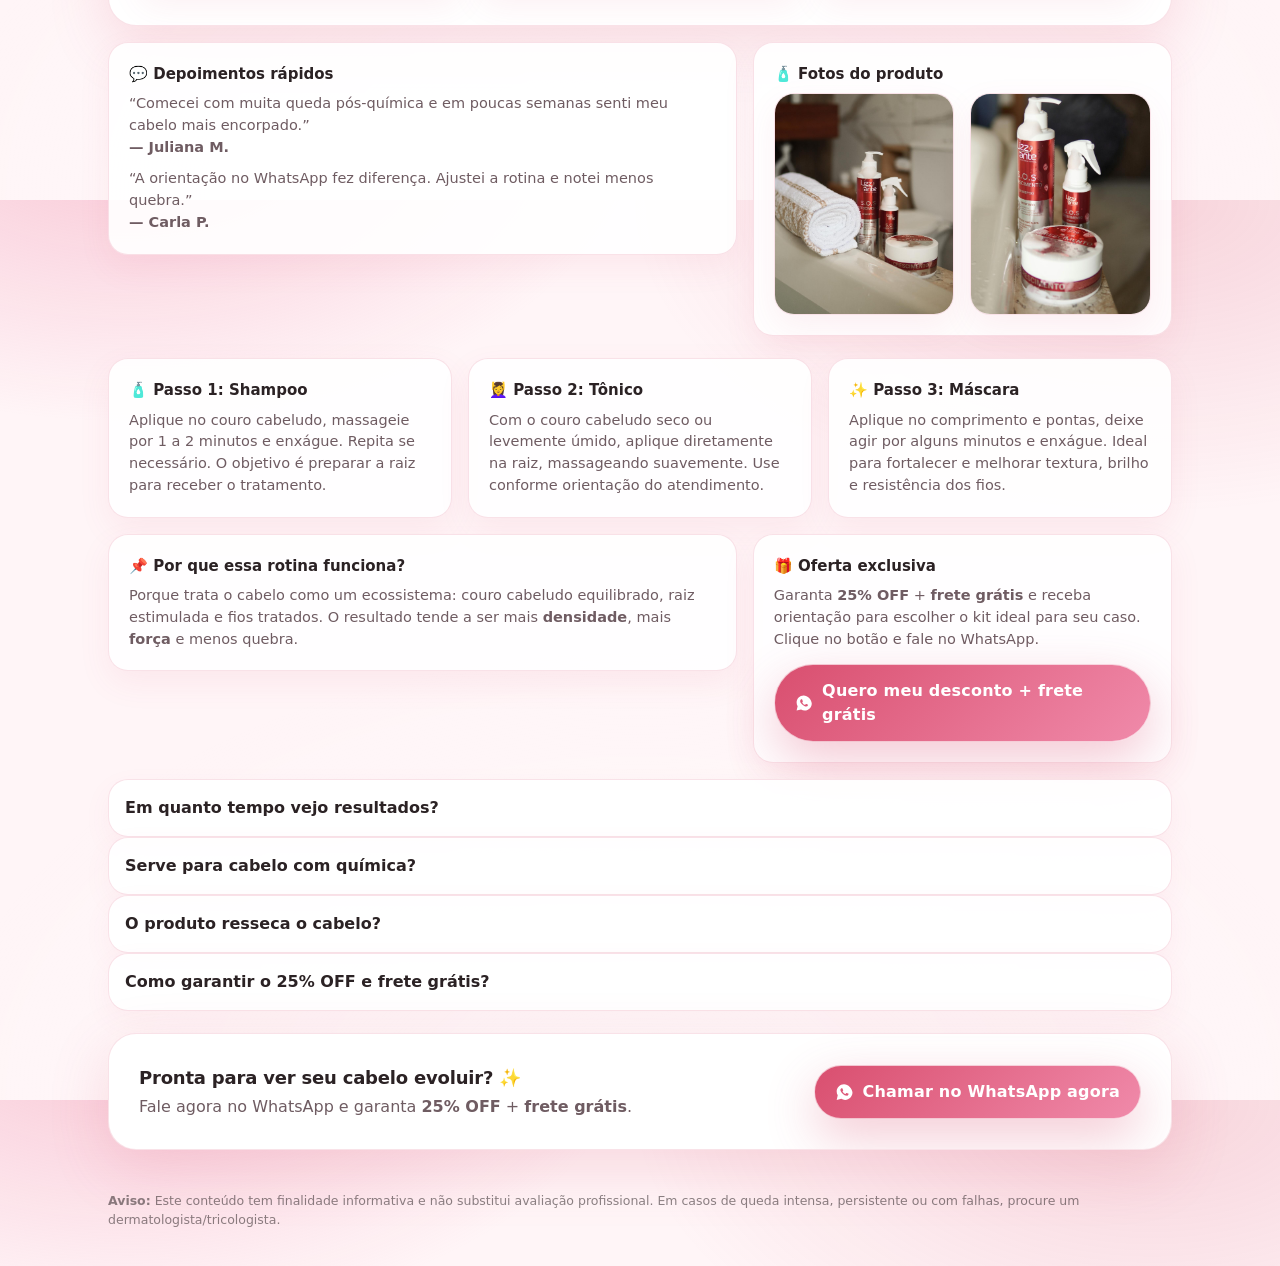
==== commit a94a57dd: "Corrige texto para fotos do produto" ====
--- a/index.html
+++ b/index.html
@@ -417,7 +417,7 @@
             <strong>Frete grátis</strong> para todo Brasil.
           </div>
           <div class="auto-redirect">
-            Você será direcionada automaticamente para o WhatsApp em até <strong>10 segundos</strong>.
+            Você será direcionada automaticamente para o WhatsApp em <strong><span id="countdown">10</span> segundos</strong>.
           </div>
         </div>
       </section>
@@ -521,13 +521,13 @@
           </p>
         </div>
         <div class="box">
-          <h4>🧴 Fotos do tratamento</h4>
+          <h4>🧴 Fotos do produto</h4>
           <div class="media-grid" style="grid-template-columns:1fr 1fr;">
             <div class="media-card">
               <img src="imagens/fotoprodutos1.jpg" alt="Foto dos produtos da linha S.O.S Crescimento">
             </div>
             <div class="media-card">
-              <img src="imagens/fotoprodutos2.jpg" alt="Detalhe dos frascos do tratamento capilar">
+              <img src="imagens/fotoprodutos2.jpg" alt="Detalhe dos frascos do produto capilar">
             </div>
           </div>
         </div>
@@ -668,9 +668,21 @@
         });
       });
       if (whatsappUrl) {
-        setTimeout(() => {
-          window.location.href = whatsappUrl;
-        }, 10000);
+        const countdownEl = document.getElementById("countdown");
+        let remaining = 10;
+        if (countdownEl) {
+          countdownEl.textContent = String(remaining);
+        }
+        const intervalId = setInterval(() => {
+          remaining -= 1;
+          if (countdownEl) {
+            countdownEl.textContent = String(Math.max(remaining, 0));
+          }
+          if (remaining <= 0) {
+            clearInterval(intervalId);
+            window.location.href = whatsappUrl;
+          }
+        }, 1000);
       }
     })();
   </script>
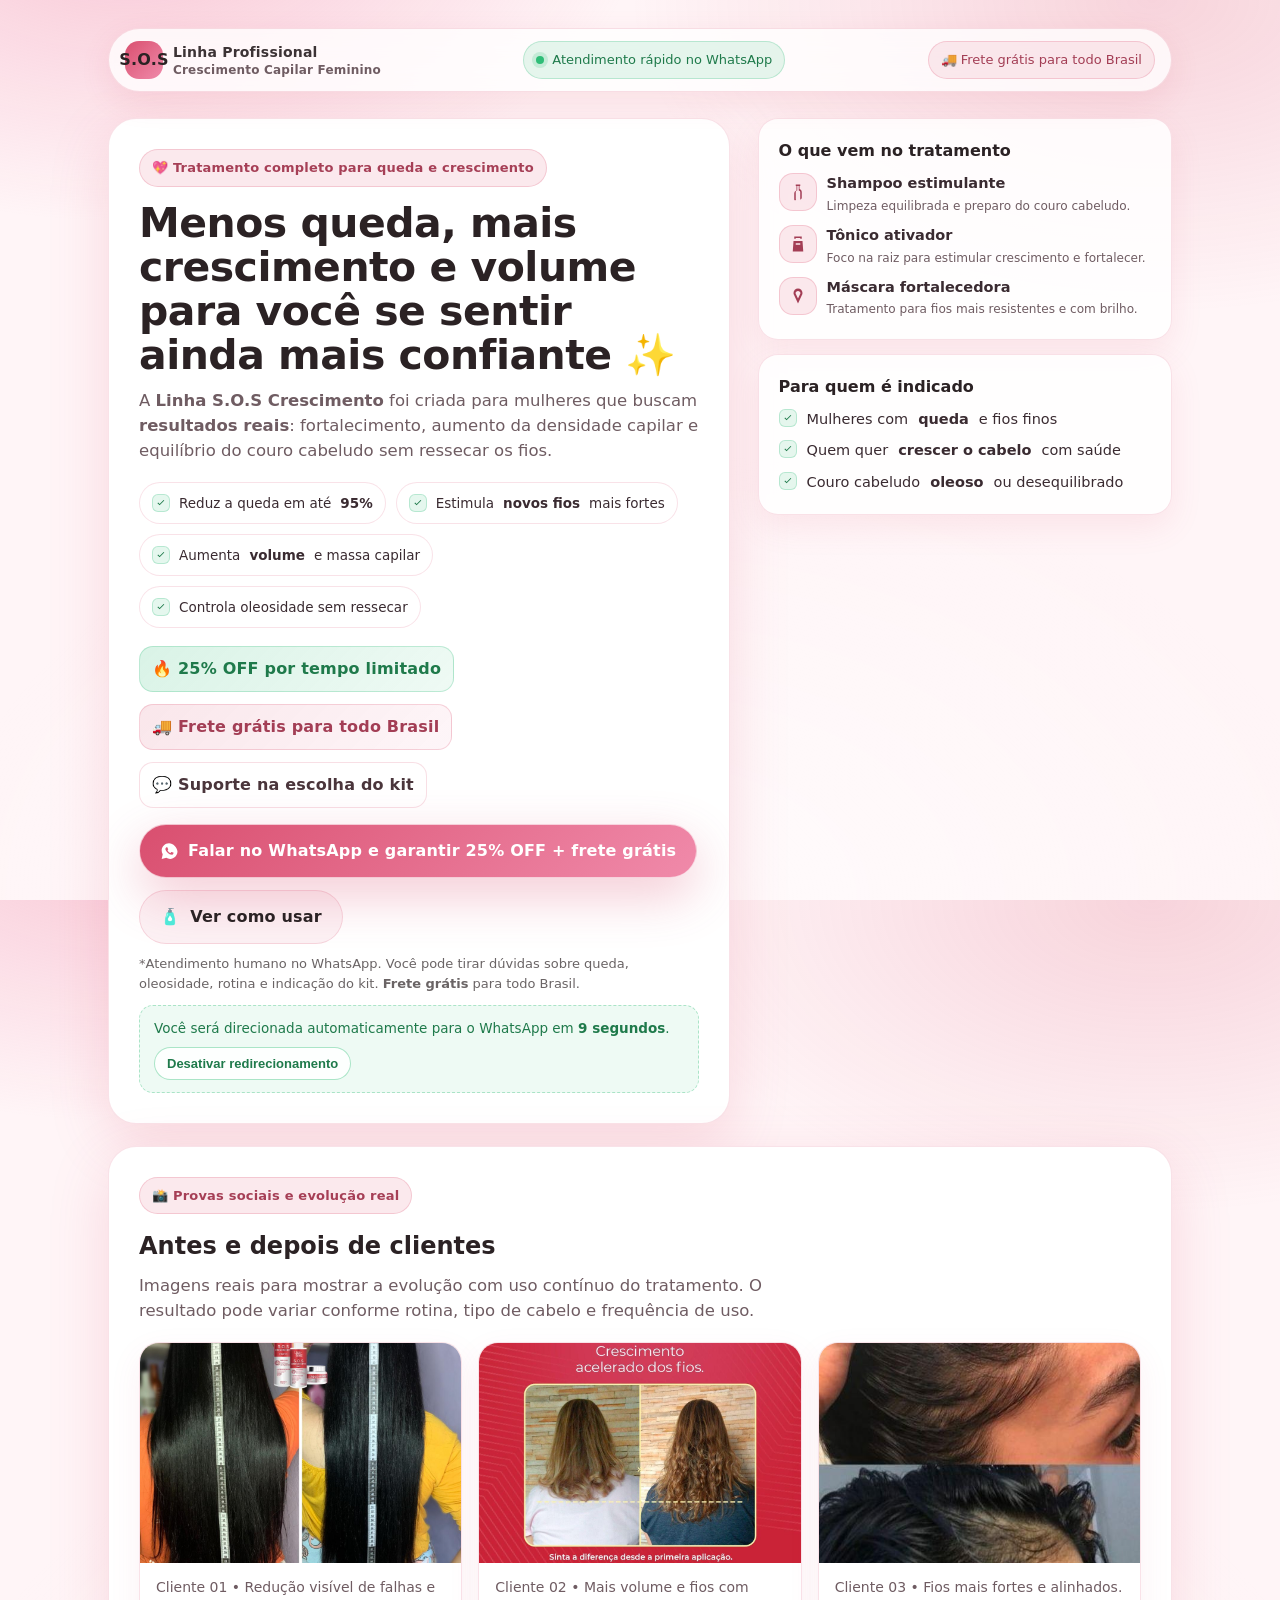
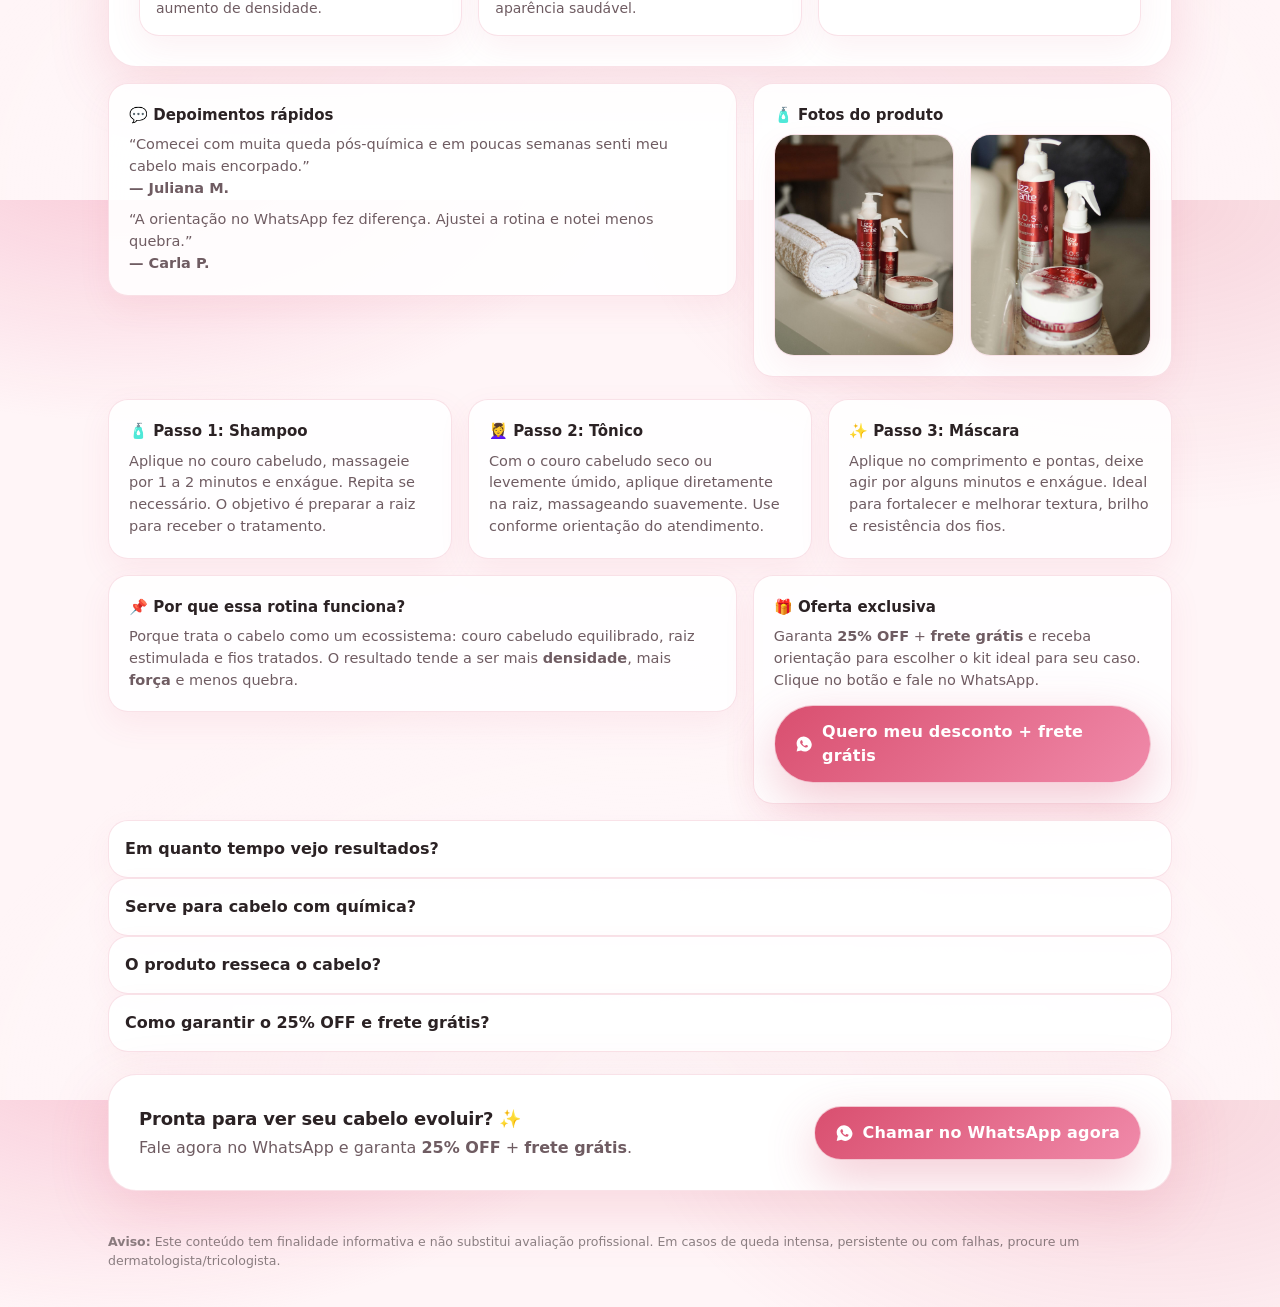
==== commit 8d1f4056: "Adiciona botao para desativar redirecionamento" ====
--- a/index.html
+++ b/index.html
@@ -277,6 +277,19 @@
       background: rgba(47,189,119,.08);
       color: #1f7a4b;
       font-size: 13.5px;
+      display:grid;
+      gap:8px;
+    }
+    .auto-redirect button{
+      border-radius: 999px;
+      border: 1px solid rgba(47,189,119,.4);
+      background: rgba(255,255,255,.85);
+      color: #1f7a4b;
+      padding: 8px 12px;
+      font-weight: 600;
+      cursor:pointer;
+      font-size: 13px;
+      width: fit-content;
     }
 
     .proof{
@@ -417,7 +430,10 @@
             <strong>Frete grátis</strong> para todo Brasil.
           </div>
           <div class="auto-redirect">
-            Você será direcionada automaticamente para o WhatsApp em <strong><span id="countdown">10</span> segundos</strong>.
+            <div id="redirectStatus">
+              Você será direcionada automaticamente para o WhatsApp em <strong><span id="countdown">10</span> segundos</strong>.
+            </div>
+            <button type="button" id="disableRedirect">Desativar redirecionamento</button>
           </div>
         </div>
       </section>
@@ -659,6 +675,8 @@
       const ctas = ["ctaTop","ctaMid","ctaBottom"].map(id => document.getElementById(id)).filter(Boolean);
       const whatsappLink = document.querySelector("[data-whatsapp-link]");
       const whatsappUrl = whatsappLink ? whatsappLink.getAttribute("href") : "";
+      const disableButton = document.getElementById("disableRedirect");
+      const statusEl = document.getElementById("redirectStatus");
       ctas.forEach((btn) => {
         btn.addEventListener("click", () => {
           try {
@@ -667,7 +685,27 @@
           } catch (e) {}
         });
       });
-      if (whatsappUrl) {
+      if (disableButton) {
+        disableButton.addEventListener("click", () => {
+          try {
+            localStorage.setItem("lp_sos_disable_redirect", "true");
+          } catch (e) {}
+          if (statusEl) {
+            statusEl.textContent = "Redirecionamento automático desativado.";
+          }
+        });
+      }
+      const redirectDisabled = (() => {
+        try {
+          return localStorage.getItem("lp_sos_disable_redirect") === "true";
+        } catch (e) {
+          return false;
+        }
+      })();
+      if (redirectDisabled && statusEl) {
+        statusEl.textContent = "Redirecionamento automático desativado.";
+      }
+      if (whatsappUrl && !redirectDisabled) {
         const countdownEl = document.getElementById("countdown");
         let remaining = 10;
         if (countdownEl) {
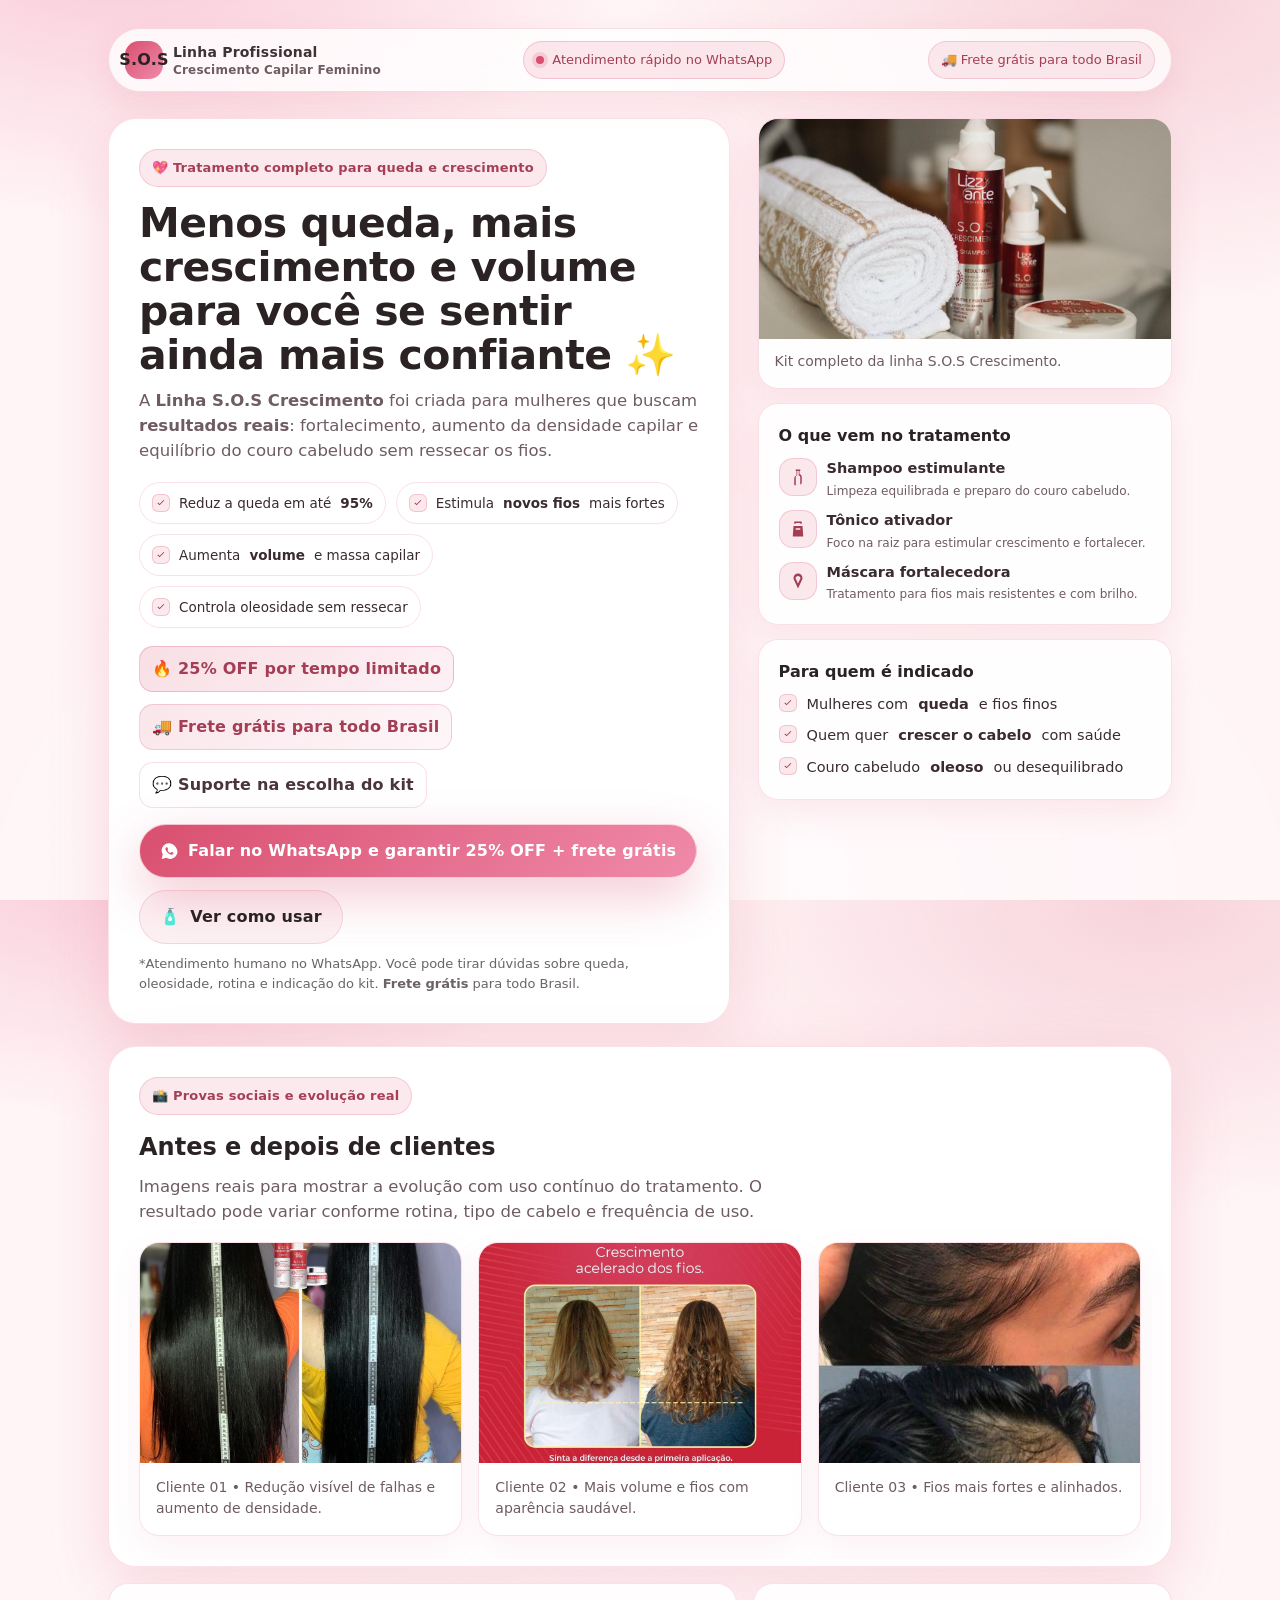
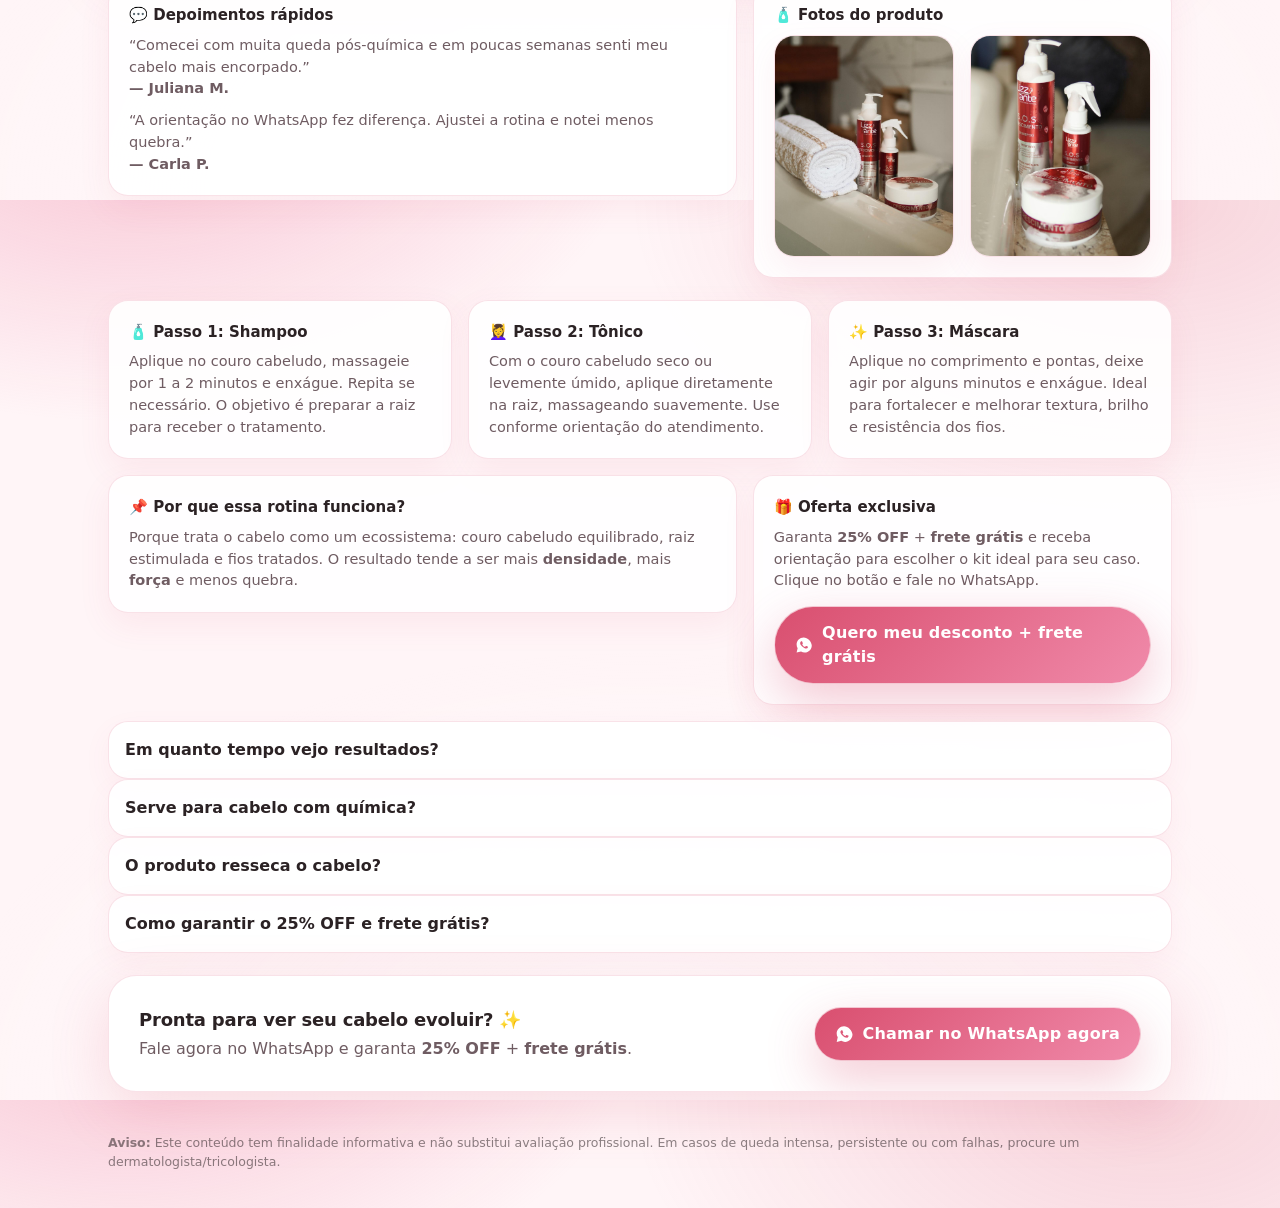
==== commit 7c6a0c53: "Atualiza destaque do kit e paleta vermelha" ====
--- a/index.html
+++ b/index.html
@@ -21,7 +21,7 @@
       --muted:#6f5c62;
       --brand:#d94f6f;
       --brand2:#f08aaa;
-      --ok:#2fbd77;
+      --ok:#d94f6f;
       --line:rgba(217,79,111,.18);
       --shadow: 0 18px 60px rgba(217,79,111,.18);
       --radius: 20px;
@@ -57,9 +57,9 @@
     }
     .badge{
       display:inline-flex; align-items:center; gap:8px;
-      background: rgba(47,189,119,.12);
-      border: 1px solid rgba(47,189,119,.25);
-      color: #1f7a4b;
+      background: rgba(217,79,111,.12);
+      border: 1px solid rgba(217,79,111,.25);
+      color: #a33e55;
       padding: 8px 12px;
       border-radius: 999px;
       font-size: 13px;
@@ -70,7 +70,7 @@
       border-color: rgba(217,79,111,.22);
       color: #a33e55;
     }
-    .dot{width:8px;height:8px;border-radius:999px;background:var(--ok);box-shadow:0 0 0 4px rgba(47,189,119,.18)}
+    .dot{width:8px;height:8px;border-radius:999px;background:var(--ok);box-shadow:0 0 0 4px rgba(217,79,111,.18)}
     .btn{
       display:inline-flex; align-items:center; justify-content:center; gap:10px;
       padding: 14px 20px;
@@ -151,11 +151,11 @@
     .check{
       width:18px;height:18px;border-radius:6px;
       display:inline-flex;align-items:center;justify-content:center;
-      background: rgba(47,189,119,.12);
-      border: 1px solid rgba(47,189,119,.25);
+      background: rgba(217,79,111,.12);
+      border: 1px solid rgba(217,79,111,.25);
       flex: 0 0 auto;
     }
-    .check svg{width:12px;height:12px;fill:#1f7a4b}
+    .check svg{width:12px;height:12px;fill:#a33e55}
     .ctaRow{display:flex; gap:12px; flex-wrap:wrap; margin-top: 16px}
     .subnote{
       margin-top: 10px;
@@ -177,9 +177,9 @@
       letter-spacing:.2px;
     }
     .promo .off{
-      background: linear-gradient(135deg, rgba(47,189,119,.18), rgba(47,189,119,.08));
-      border: 1px solid rgba(47,189,119,.25);
-      color: #1f7a4b;
+      background: linear-gradient(135deg, rgba(217,79,111,.18), rgba(240,138,170,.12));
+      border: 1px solid rgba(217,79,111,.28);
+      color: #a33e55;
     }
     .promo .frete{
       background: linear-gradient(135deg, rgba(217,79,111,.14), rgba(240,138,170,.08));
@@ -269,27 +269,23 @@
       display:inline-block;
       fill: currentColor;
     }
-    .auto-redirect{
-      margin-top: 12px;
-      padding: 12px 14px;
-      border-radius: 14px;
-      border: 1px dashed rgba(47,189,119,.35);
-      background: rgba(47,189,119,.08);
-      color: #1f7a4b;
-      font-size: 13.5px;
-      display:grid;
-      gap:8px;
-    }
-    .auto-redirect button{
-      border-radius: 999px;
-      border: 1px solid rgba(47,189,119,.4);
-      background: rgba(255,255,255,.85);
-      color: #1f7a4b;
-      padding: 8px 12px;
-      font-weight: 600;
-      cursor:pointer;
-      font-size: 13px;
-      width: fit-content;
+    .product-hero{
+      border-radius: var(--radius);
+      overflow: hidden;
+      border: 1px solid rgba(217,79,111,.18);
+      background: rgba(255,255,255,.9);
+      box-shadow: 0 12px 32px rgba(217,79,111,.12);
+    }
+    .product-hero img{
+      width: 100%;
+      height: 220px;
+      object-fit: cover;
+      display: block;
+    }
+    .product-hero .caption{
+      padding: 12px 16px 16px;
+      color: var(--muted);
+      font-size: 14px;
     }
 
     .proof{
@@ -429,16 +425,14 @@
             *Atendimento humano no WhatsApp. Você pode tirar dúvidas sobre queda, oleosidade, rotina e indicação do kit.
             <strong>Frete grátis</strong> para todo Brasil.
           </div>
-          <div class="auto-redirect">
-            <div id="redirectStatus">
-              Você será direcionada automaticamente para o WhatsApp em <strong><span id="countdown">10</span> segundos</strong>.
-            </div>
-            <button type="button" id="disableRedirect">Desativar redirecionamento</button>
-          </div>
         </div>
       </section>
 
       <aside class="side" aria-label="Destaques e composição do tratamento">
+        <div class="product-hero" aria-label="Imagem do kit S.O.S Crescimento">
+          <img src="imagens/fotoprodutos1.jpg" alt="Kit completo da linha S.O.S Crescimento">
+          <div class="caption">Kit completo da linha S.O.S Crescimento.</div>
+        </div>
         <div class="mini">
           <h3>O que vem no tratamento</h3>
           <ul class="list">
@@ -673,10 +667,6 @@
     // Simple CTA tracking (optional). No external scripts.
     (function(){
       const ctas = ["ctaTop","ctaMid","ctaBottom"].map(id => document.getElementById(id)).filter(Boolean);
-      const whatsappLink = document.querySelector("[data-whatsapp-link]");
-      const whatsappUrl = whatsappLink ? whatsappLink.getAttribute("href") : "";
-      const disableButton = document.getElementById("disableRedirect");
-      const statusEl = document.getElementById("redirectStatus");
       ctas.forEach((btn) => {
         btn.addEventListener("click", () => {
           try {
@@ -685,43 +675,6 @@
           } catch (e) {}
         });
       });
-      if (disableButton) {
-        disableButton.addEventListener("click", () => {
-          try {
-            localStorage.setItem("lp_sos_disable_redirect", "true");
-          } catch (e) {}
-          if (statusEl) {
-            statusEl.textContent = "Redirecionamento automático desativado.";
-          }
-        });
-      }
-      const redirectDisabled = (() => {
-        try {
-          return localStorage.getItem("lp_sos_disable_redirect") === "true";
-        } catch (e) {
-          return false;
-        }
-      })();
-      if (redirectDisabled && statusEl) {
-        statusEl.textContent = "Redirecionamento automático desativado.";
-      }
-      if (whatsappUrl && !redirectDisabled) {
-        const countdownEl = document.getElementById("countdown");
-        let remaining = 10;
-        if (countdownEl) {
-          countdownEl.textContent = String(remaining);
-        }
-        const intervalId = setInterval(() => {
-          remaining -= 1;
-          if (countdownEl) {
-            countdownEl.textContent = String(Math.max(remaining, 0));
-          }
-          if (remaining <= 0) {
-            clearInterval(intervalId);
-            window.location.href = whatsappUrl;
-          }
-        }, 1000);
-      }
     })();
   </script>
 </body>
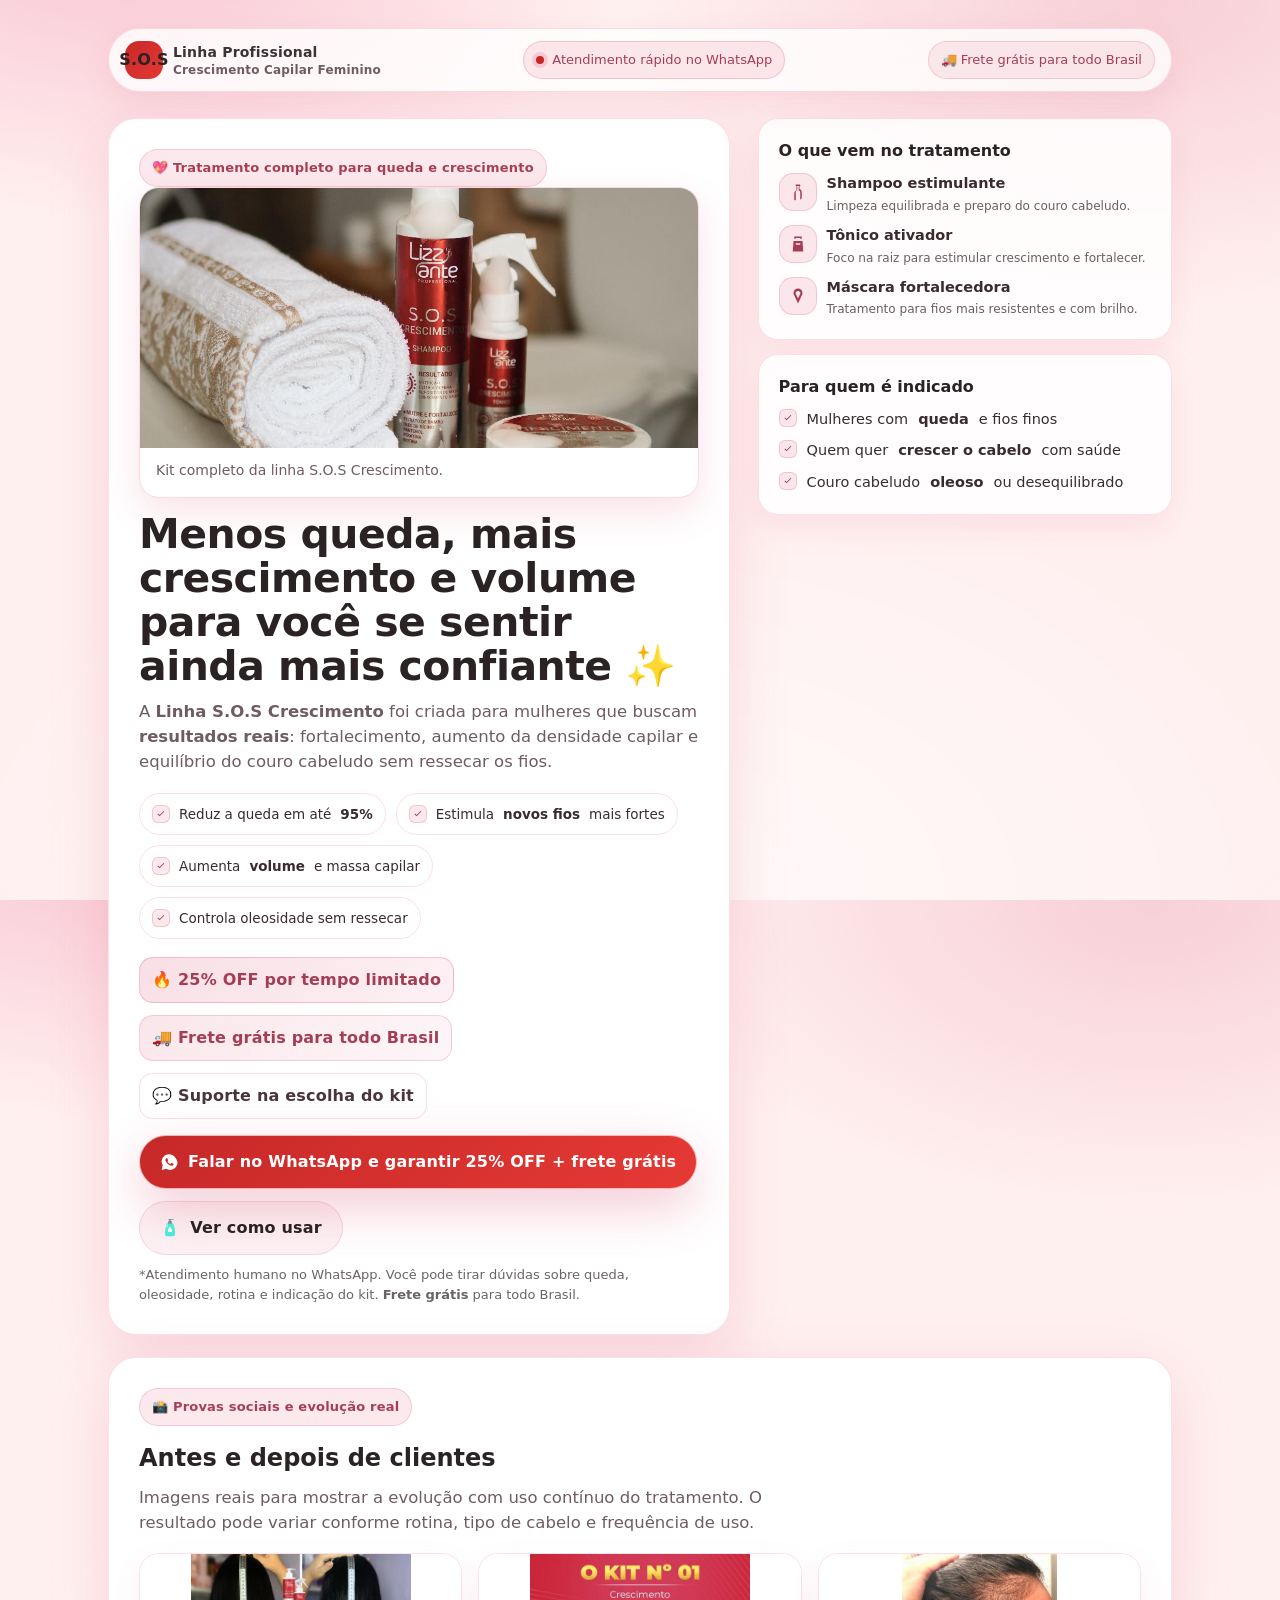
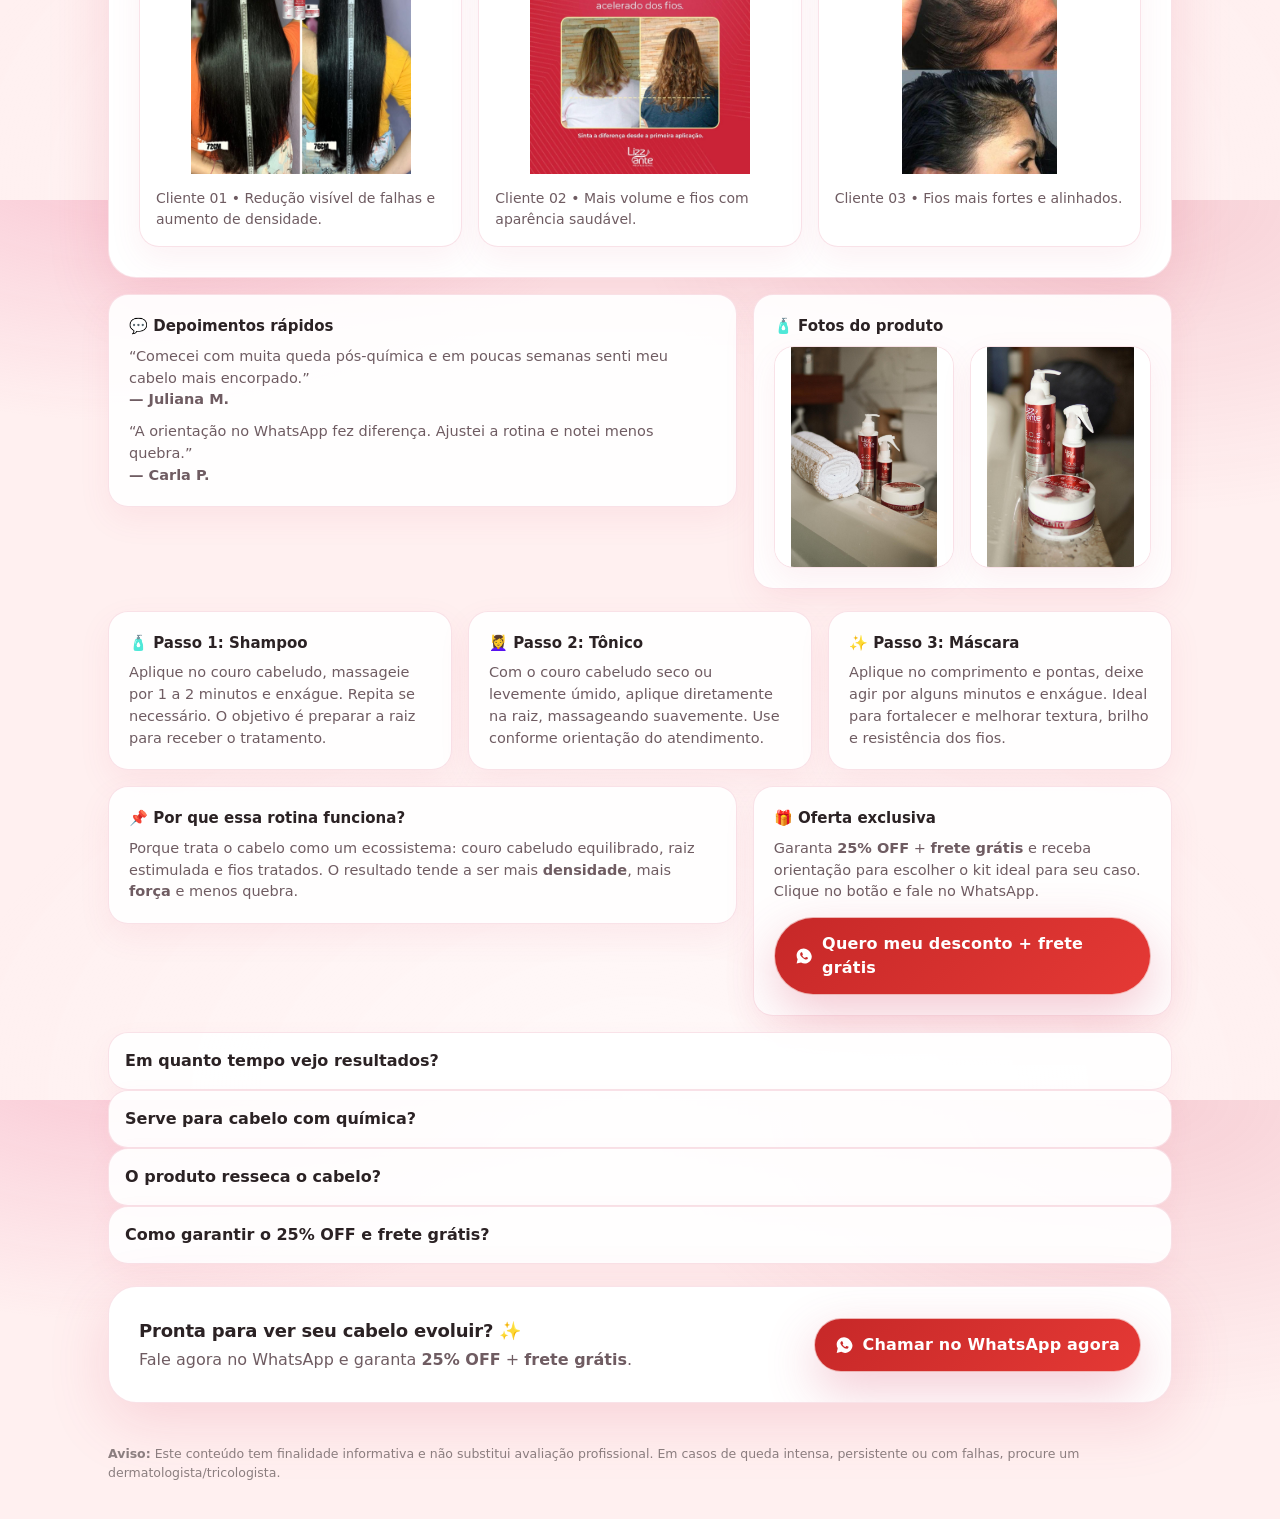
==== commit a4f78f70: "Deixa layout mais vermelho e destaca imagens" ====
--- a/index.html
+++ b/index.html
@@ -14,14 +14,14 @@
 
   <style>
     :root{
-      --bg:#fff5f7;
+      --bg:#fff0f0;
       --card:#ffffff;
       --soft:#ffe9ef;
       --text:#2b2224;
       --muted:#6f5c62;
-      --brand:#d94f6f;
-      --brand2:#f08aaa;
-      --ok:#d94f6f;
+      --brand:#c62828;
+      --brand2:#e53935;
+      --ok:#c62828;
       --line:rgba(217,79,111,.18);
       --shadow: 0 18px 60px rgba(217,79,111,.18);
       --radius: 20px;
@@ -255,7 +255,8 @@
     .media-card img{
       width:100%;
       height: 220px;
-      object-fit: cover;
+      object-fit: contain;
+      background: #fff;
       display:block;
     }
     .media-card .caption{
@@ -272,13 +273,14 @@
     .product-hero{
       border-radius: var(--radius);
       overflow: hidden;
-      border: 1px solid rgba(217,79,111,.18);
-      background: rgba(255,255,255,.9);
-      box-shadow: 0 12px 32px rgba(217,79,111,.12);
+      border: 1px solid rgba(217,79,111,.2);
+      background: rgba(255,255,255,.95);
+      box-shadow: 0 14px 36px rgba(217,79,111,.16);
     }
     .product-hero img{
       width: 100%;
-      height: 220px;
+      height: auto;
+      max-height: 260px;
       object-fit: cover;
       display: block;
     }
@@ -286,6 +288,20 @@
       padding: 12px 16px 16px;
       color: var(--muted);
       font-size: 14px;
+    }
+    .product-hero .fallback{
+      display: none;
+      padding: 16px;
+      font-size: 14px;
+      color: #a33e55;
+      border-top: 1px solid rgba(217,79,111,.2);
+      background: rgba(217,79,111,.06);
+    }
+    .product-hero.image-failed img{
+      display: none;
+    }
+    .product-hero.image-failed .fallback{
+      display: block;
     }
 
     .proof{
@@ -369,6 +385,11 @@
       <section class="card" aria-label="Oferta principal">
         <div class="card-inner">
           <span class="kicker">💖 Tratamento completo para queda e crescimento</span>
+          <div class="product-hero" aria-label="Imagem do kit S.O.S Crescimento">
+            <img src="imagens/fotoprodutos1.jpg" alt="Kit completo da linha S.O.S Crescimento" loading="eager" onerror="this.closest('.product-hero').classList.add('image-failed')">
+            <div class="caption">Kit completo da linha S.O.S Crescimento.</div>
+            <div class="fallback">Se a imagem não carregar, verifique sua conexão ou recarregue a página.</div>
+          </div>
           <h1>Menos queda, mais crescimento e volume para você se sentir ainda mais confiante ✨</h1>
           <p class="lead">
             A <strong>Linha S.O.S Crescimento</strong> foi criada para mulheres que buscam <strong>resultados reais</strong>:
@@ -429,10 +450,6 @@
       </section>
 
       <aside class="side" aria-label="Destaques e composição do tratamento">
-        <div class="product-hero" aria-label="Imagem do kit S.O.S Crescimento">
-          <img src="imagens/fotoprodutos1.jpg" alt="Kit completo da linha S.O.S Crescimento">
-          <div class="caption">Kit completo da linha S.O.S Crescimento.</div>
-        </div>
         <div class="mini">
           <h3>O que vem no tratamento</h3>
           <ul class="list">
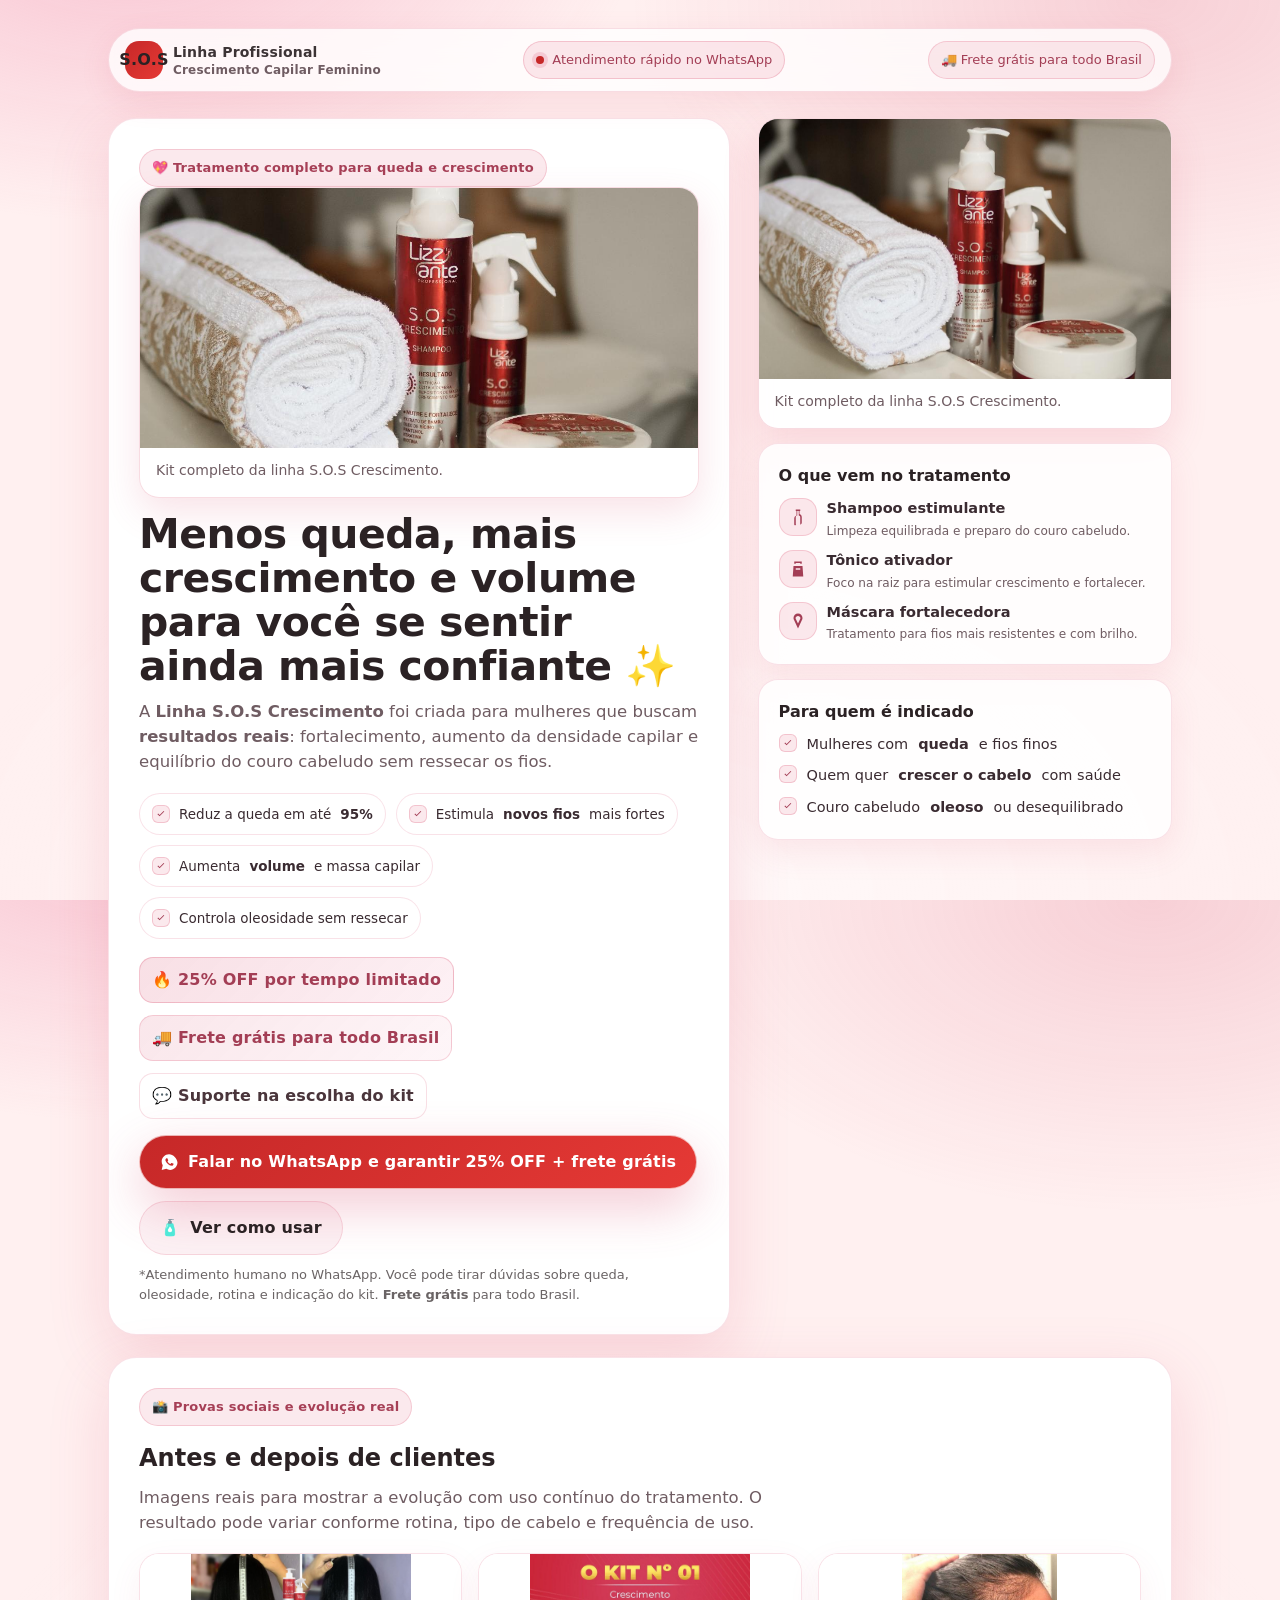
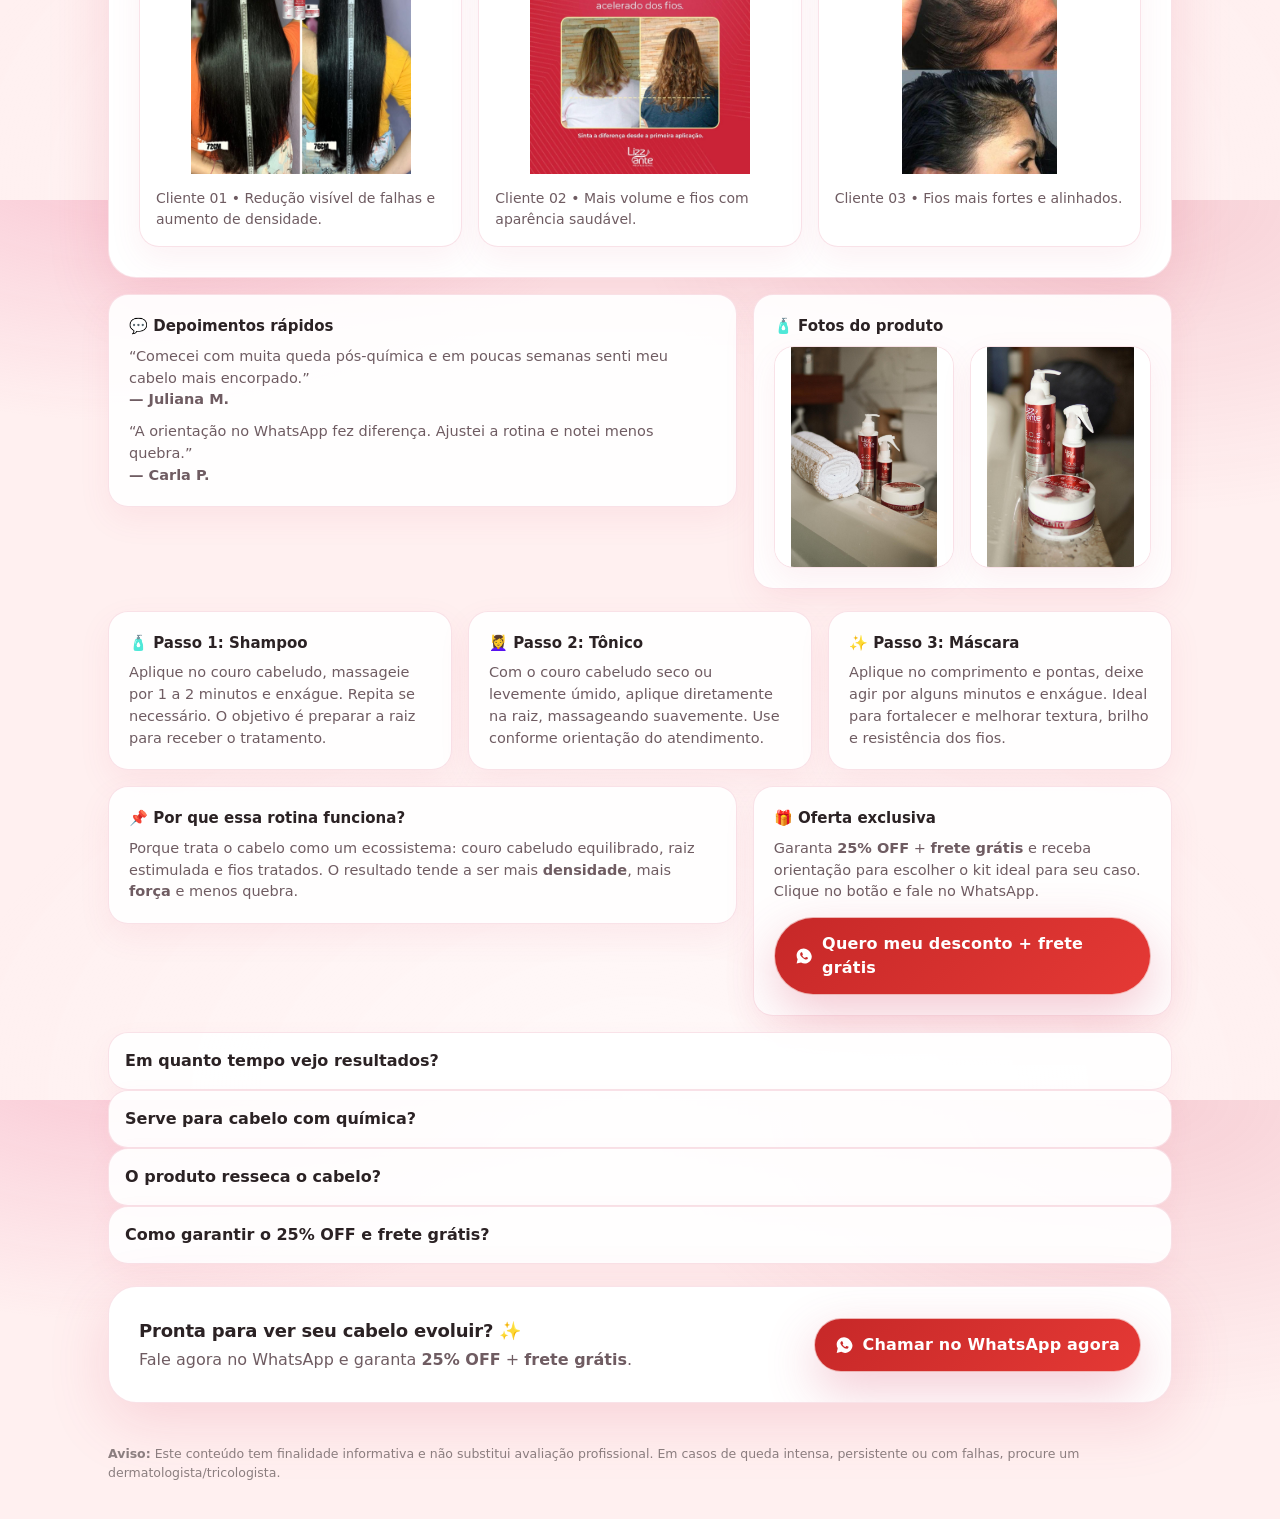
==== commit 3b6952f6: "Merge branch 'main' into codex/alterar-cor-para-vermelho-no-kit-hccwuv" ====
--- a/index.html
+++ b/index.html
@@ -450,6 +450,10 @@
       </section>
 
       <aside class="side" aria-label="Destaques e composição do tratamento">
+        <div class="product-hero" aria-label="Imagem do kit S.O.S Crescimento">
+          <img src="imagens/fotoprodutos1.jpg" alt="Kit completo da linha S.O.S Crescimento">
+          <div class="caption">Kit completo da linha S.O.S Crescimento.</div>
+        </div>
         <div class="mini">
           <h3>O que vem no tratamento</h3>
           <ul class="list">
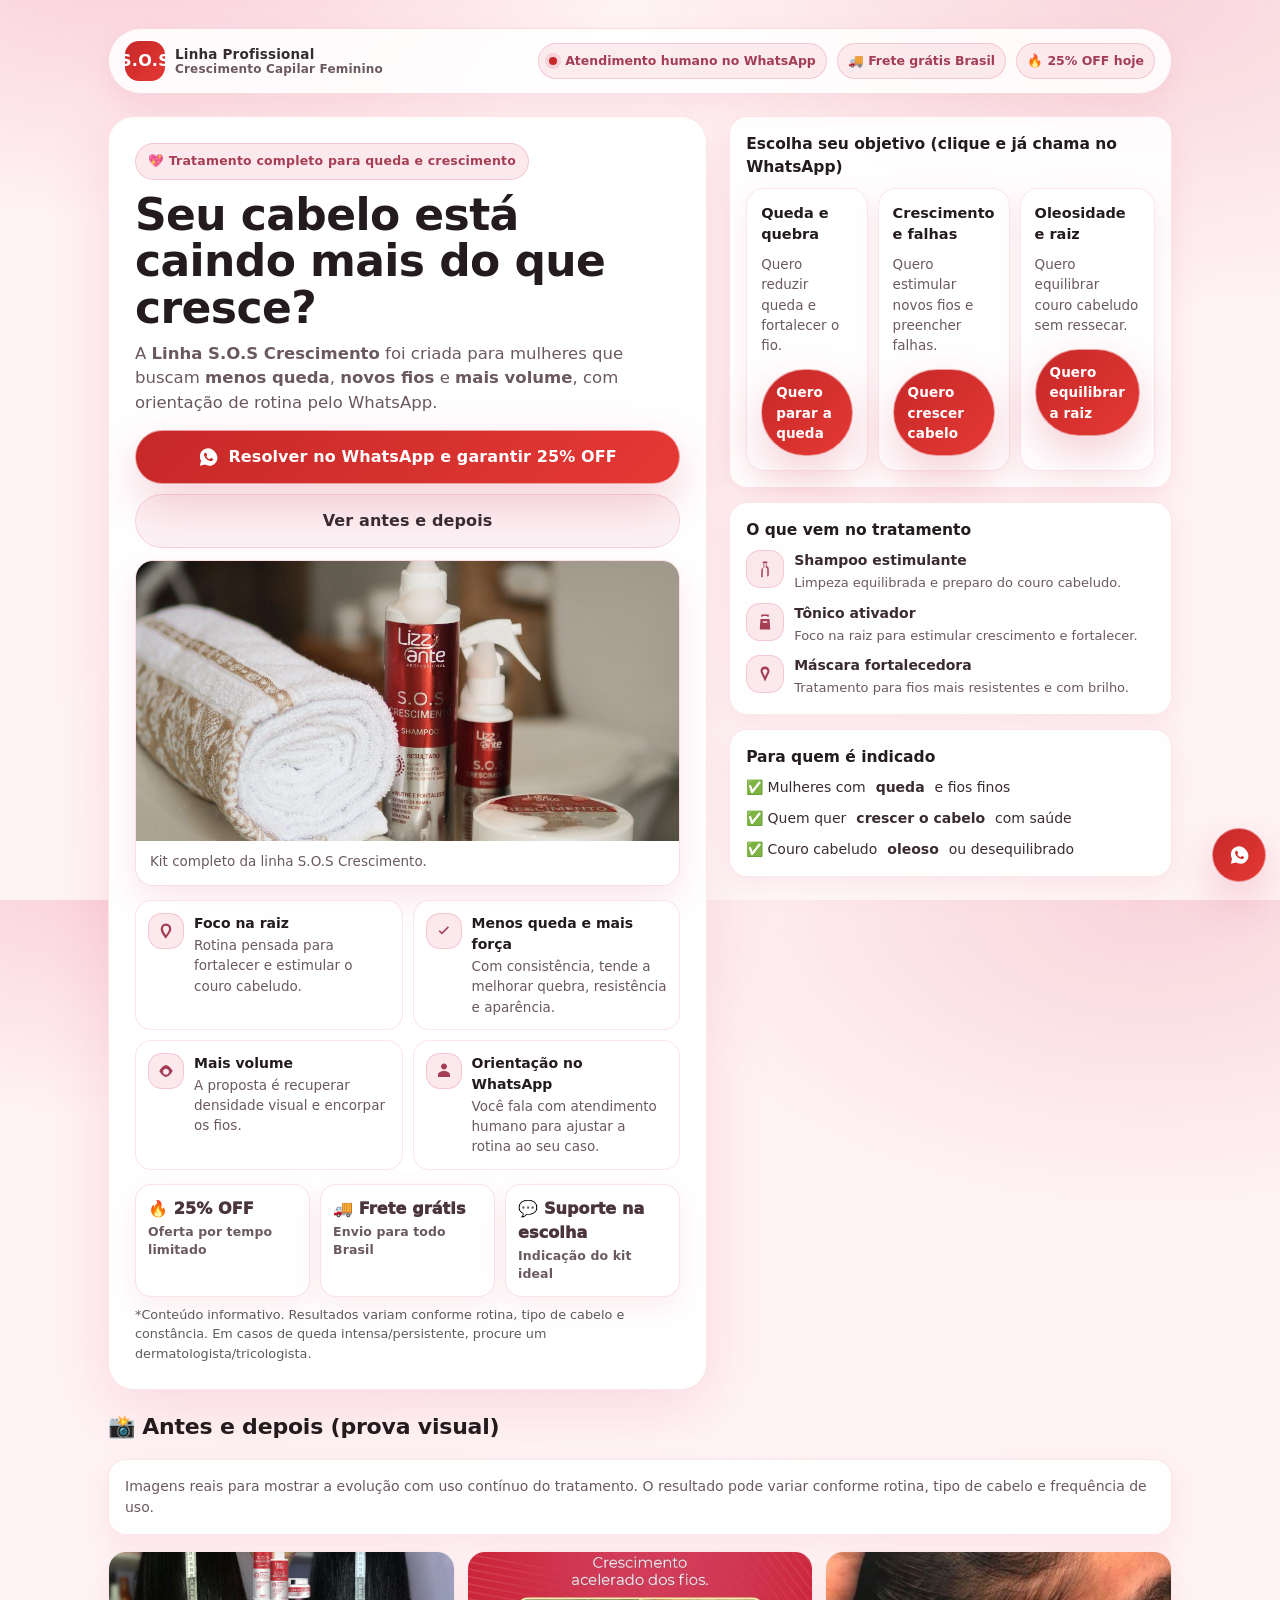
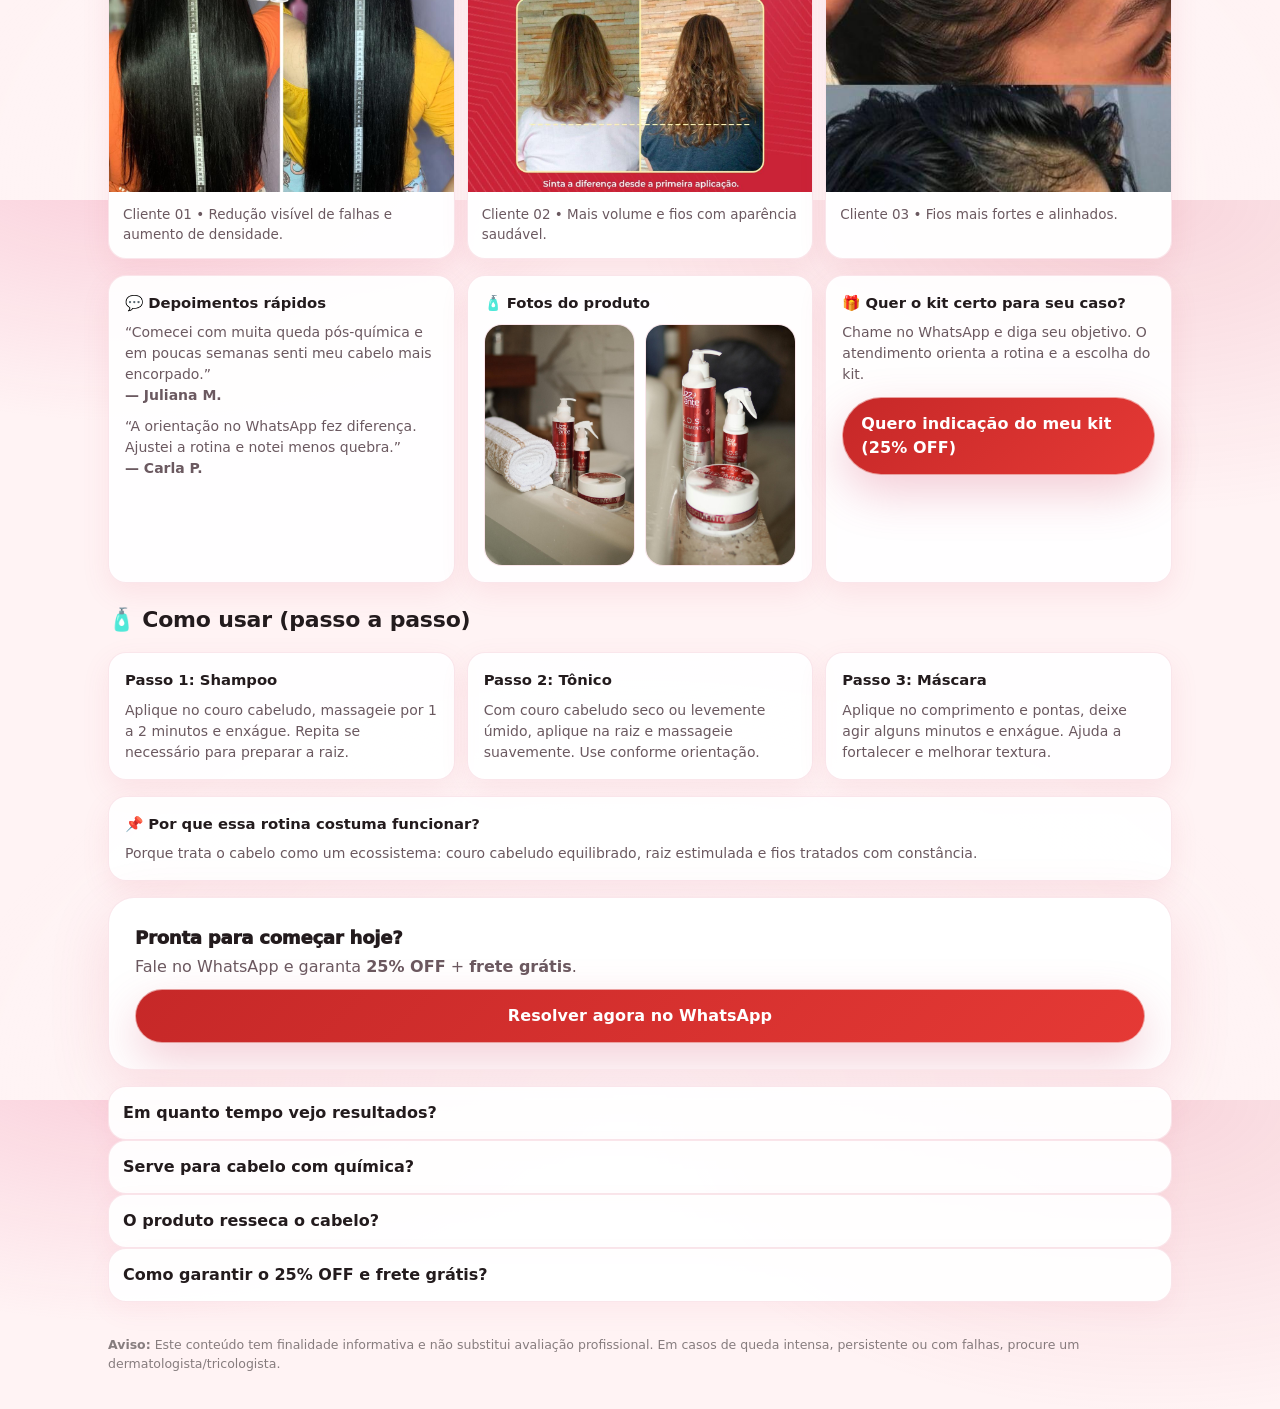
==== commit 5ad86cb9: "Add files via upload" ====
--- a/index.html
+++ b/index.html
@@ -2,7 +2,8 @@
 <html lang="pt-BR">
 <head>
   <meta charset="utf-8" />
-  <meta name="viewport" content="width=device-width,initial-scale=1" />
+  <meta name="viewport" content="width=device-width,initial-scale=1,viewport-fit=cover" />
+  <meta name="theme-color" content="#c62828" />
   <meta name="description" content="Linha S.O.S Crescimento: tratamento capilar feminino para reduzir queda, estimular crescimento e aumentar volume. Atendimento no WhatsApp, 25% OFF e frete grátis." />
   <title>S.O.S Crescimento | 25% OFF + Frete Grátis</title>
 
@@ -12,23 +13,29 @@
   <meta property="og:type" content="website" />
   <meta property="og:locale" content="pt_BR" />
 
+  <!-- Preconnect (kept empty intentionally: no external resources) -->
+
   <style>
     :root{
-      --bg:#fff0f0;
+      --bg:#fff3f4;
       --card:#ffffff;
       --soft:#ffe9ef;
-      --text:#2b2224;
-      --muted:#6f5c62;
+      --text:#231b1d;
+      --muted:#6b5960;
       --brand:#c62828;
       --brand2:#e53935;
       --ok:#c62828;
       --line:rgba(217,79,111,.18);
-      --shadow: 0 18px 60px rgba(217,79,111,.18);
-      --radius: 20px;
-      --radius2: 28px;
+      --shadow: 0 18px 60px rgba(217,79,111,.16);
+      --shadow2: 0 10px 28px rgba(217,79,111,.10);
+      --radius: 18px;
+      --radius2: 26px;
       --max: 1120px;
       --ring: 0 0 0 4px rgba(217,79,111,.18);
-    }
+      --safe-bottom: env(safe-area-inset-bottom, 0px);
+      --safe-top: env(safe-area-inset-top, 0px);
+    }
+
     *{box-sizing:border-box}
     html,body{height:100%}
     body{
@@ -36,84 +43,118 @@
       font-family: ui-sans-serif, system-ui, -apple-system, Segoe UI, Roboto, Arial, "Noto Sans", "Apple Color Emoji","Segoe UI Emoji";
       color:var(--text);
       background:
-        radial-gradient(860px 520px at 10% -10%, rgba(240,138,170,.45), transparent 60%),
-        radial-gradient(900px 540px at 90% 0%, rgba(217,79,111,.20), transparent 58%),
+        radial-gradient(860px 520px at 10% -10%, rgba(240,138,170,.40), transparent 60%),
+        radial-gradient(900px 540px at 90% 0%, rgba(217,79,111,.18), transparent 58%),
         radial-gradient(1000px 640px at 50% 100%, rgba(255,255,255,.65), transparent 70%),
         var(--bg);
       line-height:1.5;
-    }
+      -webkit-font-smoothing: antialiased;
+      text-rendering: optimizeLegibility;
+      overflow-x:hidden;
+    }
+
     a{color:inherit}
-    .wrap{max-width:var(--max); margin:0 auto; padding:28px}
+    img{max-width:100%; height:auto}
+
+    .wrap{max-width:var(--max); margin:0 auto; padding:18px 16px 96px; padding-bottom: calc(96px + var(--safe-bottom));}
+    @media (min-width: 720px){ .wrap{padding:26px 22px 44px} }
+    @media (min-width: 980px){ .wrap{padding:28px} }
+
+    /* Topbar: mobile-first stacked */
     .topbar{
-      display:flex; align-items:center; justify-content:space-between;
-      gap:12px; padding:12px 16px; border:1px solid var(--line);
-      background: rgba(255,255,255,.78);
+      display:flex; flex-direction:column; align-items:stretch; gap:10px;
+      padding:12px 12px;
+      border:1px solid var(--line);
+      background: rgba(255,255,255,.86);
       backdrop-filter: blur(12px);
-      border-radius: 999px;
-      box-shadow: 0 10px 30px rgba(217,79,111,.12);
-    }
-    .brand{
-      display:flex; align-items:center; gap:10px; font-weight:700; letter-spacing:.2px;
-    }
+      border-radius: 22px;
+      box-shadow: 0 10px 26px rgba(217,79,111,.10);
+      position: sticky;
+      top: calc(10px + var(--safe-top));
+      z-index: 40;
+    }
+    @media (min-width: 720px){
+      .topbar{flex-direction:row; align-items:center; justify-content:space-between; border-radius: 999px; padding:12px 16px; top: 18px;}
+    }
+
+    .brand{display:flex; align-items:center; gap:10px; font-weight:800; letter-spacing:.2px;}
+    .brandMark{
+      width:40px;height:40px;border-radius:14px;
+      background: linear-gradient(135deg,var(--brand),var(--brand2));
+      display:flex;align-items:center;justify-content:center;
+      color:#fff; font-weight:900; letter-spacing:.3px;
+      flex:0 0 auto;
+    }
+    .brandText{display:flex; flex-direction:column; line-height:1.05}
+    .brandText .t1{font-size:13.5px; opacity:.92}
+    .brandText .t2{font-size:12px; color:var(--muted); margin-top:2px; font-weight:700}
+
+    .badges{display:flex; gap:10px; flex-wrap:wrap}
     .badge{
       display:inline-flex; align-items:center; gap:8px;
-      background: rgba(217,79,111,.12);
-      border: 1px solid rgba(217,79,111,.25);
+      background: rgba(217,79,111,.10);
+      border: 1px solid rgba(217,79,111,.22);
       color: #a33e55;
-      padding: 8px 12px;
+      padding: 8px 10px;
       border-radius: 999px;
-      font-size: 13px;
+      font-size: 12.5px;
       white-space: nowrap;
-    }
-    .badge.alt{
-      background: rgba(217,79,111,.10);
-      border-color: rgba(217,79,111,.22);
-      color: #a33e55;
-    }
-    .dot{width:8px;height:8px;border-radius:999px;background:var(--ok);box-shadow:0 0 0 4px rgba(217,79,111,.18)}
+      font-weight: 750;
+    }
+    .dot{width:8px;height:8px;border-radius:999px;background:var(--ok);box-shadow:0 0 0 4px rgba(217,79,111,.16)}
+
+    /* Buttons */
     .btn{
       display:inline-flex; align-items:center; justify-content:center; gap:10px;
-      padding: 14px 20px;
+      padding: 14px 18px;
       border-radius: 999px;
       border: 1px solid rgba(217,79,111,.18);
       text-decoration:none;
-      font-weight:700;
-      letter-spacing:.2px;
+      font-weight: 850;
+      letter-spacing:.1px;
       transition: transform .12s ease, box-shadow .12s ease, background .12s ease;
       cursor:pointer;
+      user-select:none;
+      -webkit-tap-highlight-color: transparent;
     }
     .btn:focus{outline:none; box-shadow: var(--ring)}
-    .btn:hover{transform: translateY(-1px)}
+    .btn:active{transform: translateY(1px) scale(.99)}
     .btn-primary{
       background: linear-gradient(135deg, var(--brand), var(--brand2));
-      border-color: rgba(255,255,255,.65);
+      border-color: rgba(255,255,255,.55);
       color: #fff;
-      box-shadow: 0 18px 50px rgba(217,79,111,.30);
-    }
-    .btn-primary:hover{box-shadow: 0 24px 70px rgba(217,79,111,.35)}
+      box-shadow: 0 18px 46px rgba(217,79,111,.28);
+    }
     .btn-ghost{
       background: rgba(217,79,111,.08);
-    }
-
+      color: #3a2b31;
+    }
+    .btn-small{padding: 12px 14px; font-size: 13.5px}
+    .btn-wide{width:100%}
+    @media (min-width: 720px){ .btn-wide{width:auto} }
+
+    /* Layout */
     .hero{
       display:grid;
-      grid-template-columns: 1.2fr .8fr;
-      gap: 28px;
-      margin-top: 26px;
-      align-items: stretch;
-    }
-    @media (max-width: 920px){
-      .hero{grid-template-columns:1fr; }
+      grid-template-columns: 1fr;
+      gap: 14px;
+      margin-top: 16px;
+      align-items:start;
+    }
+    @media (min-width: 980px){
+      .hero{grid-template-columns: 1.15fr .85fr; gap: 22px; margin-top: 22px;}
     }
 
     .card{
       background: var(--card);
-      border: 1px solid rgba(217,79,111,.16);
+      border: 1px solid rgba(217,79,111,.14);
       border-radius: var(--radius2);
       box-shadow: var(--shadow);
       overflow:hidden;
     }
-    .card-inner{padding:30px}
+    .card-inner{padding: 18px}
+    @media (min-width: 720px){ .card-inner{padding: 26px} }
+
     .kicker{
       display:inline-flex; gap:10px; align-items:center;
       padding: 8px 12px;
@@ -121,340 +162,479 @@
       background: rgba(217,79,111,.12);
       border: 1px solid rgba(217,79,111,.22);
       color: #a63f56;
-      font-weight: 700;
-      font-size: 13px;
+      font-weight: 850;
+      font-size: 12.5px;
       letter-spacing:.2px;
     }
+
     h1{
-      margin:14px 0 12px;
-      font-size: clamp(28px, 3.2vw, 44px);
-      line-height:1.08;
-      letter-spacing: -.5px;
-    }
+      margin: 12px 0 10px;
+      font-size: clamp(26px, 5.2vw, 44px);
+      line-height:1.06;
+      letter-spacing: -.6px;
+    }
+
     .lead{
       color: var(--muted);
-      font-size: 16.5px;
-      margin: 0 0 18px;
+      font-size: 15.5px;
+      margin: 0 0 14px;
       max-width: 62ch;
     }
-    .pillrow{display:flex; flex-wrap:wrap; gap:10px; margin:16px 0 18px}
-    .pill{
-      display:inline-flex; align-items:center; gap:9px;
-      padding: 10px 12px;
-      background: rgba(255,255,255,.7);
+    @media (min-width: 720px){ .lead{font-size: 16.5px} }
+
+    /* Product hero */
+    .product-hero{
+      border-radius: var(--radius);
+      overflow: hidden;
+      border: 1px solid rgba(217,79,111,.18);
+      background: rgba(255,255,255,.96);
+      box-shadow: 0 14px 34px rgba(217,79,111,.14);
+      margin-top: 12px;
+    }
+    .product-hero img{
+      width:100%;
+      height: auto;
+      max-height: 280px;
+      object-fit: cover;
+      display:block;
+      background:#fff;
+    }
+    .product-hero .caption{
+      padding: 10px 14px 14px;
+      color: var(--muted);
+      font-size: 13.5px;
+    }
+    .product-hero .fallback{
+      display:none;
+      padding: 14px;
+      font-size: 13.5px;
+      color: #a33e55;
+      border-top: 1px solid rgba(217,79,111,.18);
+      background: rgba(217,79,111,.06);
+    }
+    .product-hero.image-failed img{display:none}
+    .product-hero.image-failed .fallback{display:block}
+
+    /* Fast benefits (mobile-first) */
+    .benefitGrid{
+      display:grid;
+      grid-template-columns: 1fr;
+      gap:10px;
+      margin: 14px 0 14px;
+    }
+    @media (min-width: 720px){ .benefitGrid{grid-template-columns: 1fr 1fr} }
+
+    .benefit{
+      display:flex; gap:10px; align-items:flex-start;
+      padding: 12px 12px;
+      background: rgba(255,255,255,.75);
+      border: 1px solid rgba(217,79,111,.14);
+      border-radius: 16px;
+    }
+    .benefit .icon{
+      width:36px;height:36px;border-radius:14px;
+      display:flex;align-items:center;justify-content:center;
+      background: rgba(217,79,111,.12);
+      border: 1px solid rgba(217,79,111,.22);
+      flex:0 0 auto;
+    }
+    .benefit .icon svg{width:18px;height:18px;fill:#a33e55}
+    .benefit b{display:block; font-size: 14px}
+    .benefit span{display:block; color: var(--muted); font-size: 13.5px; margin-top: 1px}
+
+    /* Offer strip */
+    .offerStrip{
+      display:grid;
+      gap:10px;
+      margin-top: 10px;
+    }
+    @media (min-width: 720px){ .offerStrip{grid-template-columns: 1fr 1fr 1fr} }
+    .tag{
+      background: rgba(255,255,255,.8);
       border: 1px solid rgba(217,79,111,.16);
-      border-radius: 999px;
-      color: #3a2b31;
-      font-size: 13.5px;
-      white-space: nowrap;
-    }
-    .check{
-      width:18px;height:18px;border-radius:6px;
-      display:inline-flex;align-items:center;justify-content:center;
-      background: rgba(217,79,111,.12);
-      border: 1px solid rgba(217,79,111,.25);
-      flex: 0 0 auto;
-    }
-    .check svg{width:12px;height:12px;fill:#a33e55}
-    .ctaRow{display:flex; gap:12px; flex-wrap:wrap; margin-top: 16px}
+      padding: 12px 12px;
+      border-radius: 16px;
+      color:#4a353b;
+      font-weight: 850;
+      letter-spacing:.1px;
+      display:flex; gap:10px; align-items:flex-start;
+      box-shadow: var(--shadow2);
+    }
+    .tag strong{font-weight: 950}
+    .tag .mini{color: var(--muted); font-weight: 700; font-size: 12.5px; margin-top: 2px}
+
+    /* CTA area */
+    .ctaBlock{
+      margin-top: 14px;
+      display:grid;
+      gap:10px;
+    }
     .subnote{
-      margin-top: 10px;
-      color: rgba(43,34,36,.7);
-      font-size: 13px;
-    }
-
-    .promo{
-      margin-top: 14px;
-      display:flex; gap:12px; flex-wrap:wrap; align-items:center;
-    }
-    .promo .tag{
-      background: rgba(255,255,255,.75);
-      border: 1px solid rgba(217,79,111,.18);
-      padding: 10px 12px;
-      border-radius: 14px;
-      color: #4a353b;
-      font-weight: 650;
-      letter-spacing:.2px;
-    }
-    .promo .off{
-      background: linear-gradient(135deg, rgba(217,79,111,.18), rgba(240,138,170,.12));
-      border: 1px solid rgba(217,79,111,.28);
-      color: #a33e55;
-    }
-    .promo .frete{
-      background: linear-gradient(135deg, rgba(217,79,111,.14), rgba(240,138,170,.08));
-      border: 1px solid rgba(217,79,111,.22);
-      color: #a33e55;
-    }
-
+      margin-top: 8px;
+      color: rgba(35,27,29,.72);
+      font-size: 12.8px;
+    }
+
+    /* Side cards */
     .side{
-      display:flex; flex-direction:column; gap:14px;
-      height:100%;
-    }
-    .side .mini{
-      background: rgba(255,255,255,.85);
-      border: 1px solid rgba(217,79,111,.16);
+      display:grid;
+      gap: 14px;
+    }
+
+    .miniCard{
+      background: rgba(255,255,255,.90);
+      border: 1px solid rgba(217,79,111,.14);
       border-radius: var(--radius);
-      padding: 20px;
-      box-shadow: 0 12px 32px rgba(217,79,111,.10);
-    }
-    .side h3{margin:0 0 10px; font-size: 16px}
+      padding: 16px;
+      box-shadow: var(--shadow2);
+    }
+    .miniCard h3{margin:0 0 8px; font-size: 15.5px}
     .list{margin:0; padding:0; list-style:none; display:grid; gap:10px}
-    .li{
-      display:flex; gap:10px; align-items:flex-start;
-      color: #3a2b31;
-      font-size: 14.5px;
-    }
-    .li small{display:block; color: var(--muted); margin-top:2px}
+    .li{display:flex; gap:10px; align-items:flex-start; color:#3a2b31; font-size: 14px}
+    .li small{display:block; color: var(--muted); margin-top:2px; font-size: 13px}
     .ico{
       width:38px; height:38px; border-radius: 14px;
       display:flex; align-items:center; justify-content:center;
       background: rgba(217,79,111,.12);
-      border: 1px solid rgba(217,79,111,.22);
+      border: 1px solid rgba(217,79,111,.20);
       flex: 0 0 auto;
     }
     .ico svg{width:18px;height:18px;fill:#a33e55}
 
-    .section{
-      margin-top: 22px;
+    /* Sections */
+    .section{margin-top: 16px; display:grid; gap: 12px;}
+    @media (min-width: 720px){ .section{margin-top: 20px; gap: 16px;} }
+
+    .sectionTitle{
+      margin:0;
+      font-size: 18px;
+      letter-spacing:-.2px;
+    }
+    @media (min-width: 720px){ .sectionTitle{font-size: 22px;} }
+
+    .box{
+      background: rgba(255,255,255,.92);
+      border: 1px solid rgba(217,79,111,.14);
+      border-radius: var(--radius);
+      padding: 16px;
+      box-shadow: var(--shadow2);
+    }
+    .box h4{margin:0 0 8px; font-size: 14.8px}
+    .box p{margin:0; color: var(--muted); font-size: 14px}
+
+    .grid3{display:grid; gap:12px; grid-template-columns: 1fr;}
+    @media (min-width: 900px){ .grid3{grid-template-columns: repeat(3, 1fr);} }
+
+    /* Media */
+    .mediaGrid{
       display:grid;
+      gap:12px;
       grid-template-columns: 1fr;
-      gap: 16px;
-    }
-    .grid3{
-      display:grid; gap:16px;
-      grid-template-columns: repeat(3, 1fr);
-    }
-    @media (max-width: 980px){
-      .grid3{grid-template-columns:1fr}
-    }
-    .box{
-      background: rgba(255,255,255,.9);
-      border: 1px solid rgba(217,79,111,.16);
-      border-radius: var(--radius);
-      padding: 20px;
-      box-shadow: 0 12px 32px rgba(217,79,111,.08);
-    }
-    .box h4{margin:0 0 8px; font-size: 15px}
-    .box p{margin:0; color: var(--muted); font-size: 14.5px}
-    .media-grid{
-      display:grid;
-      gap:16px;
-      grid-template-columns: repeat(3, 1fr);
-    }
-    @media (max-width: 980px){
-      .media-grid{grid-template-columns:1fr}
-    }
+    }
+    @media (min-width: 900px){ .mediaGrid{grid-template-columns: repeat(3, 1fr);} }
     .media-card{
-      background: rgba(255,255,255,.95);
-      border: 1px solid rgba(217,79,111,.16);
+      background: rgba(255,255,255,.96);
+      border: 1px solid rgba(217,79,111,.14);
       border-radius: var(--radius);
       overflow:hidden;
-      box-shadow: 0 12px 32px rgba(217,79,111,.08);
+      box-shadow: var(--shadow2);
     }
     .media-card img{
       width:100%;
       height: 220px;
-      object-fit: contain;
-      background: #fff;
+      object-fit: cover;
+      background:#fff;
       display:block;
     }
+    @media (min-width: 900px){
+      .media-card img{height: 240px}
+    }
     .media-card .caption{
-      padding: 14px 16px 16px;
+      padding: 12px 14px 14px;
       color: var(--muted);
-      font-size: 14px;
-    }
-    .whatsapp-icon{
-      width: 18px;
-      height: 18px;
-      display:inline-block;
-      fill: currentColor;
-    }
-    .product-hero{
+      font-size: 13.5px;
+    }
+
+    /* Quick chooser */
+    .chooser{
+      display:grid;
+      gap:10px;
+      grid-template-columns: 1fr;
+    }
+    @media (min-width: 720px){ .chooser{grid-template-columns: repeat(3, 1fr);} }
+    .choice{
+      display:flex; flex-direction:column; gap:8px;
+      padding: 14px;
+      border-radius: 18px;
+      background: rgba(255,255,255,.92);
+      border: 1px solid rgba(217,79,111,.14);
+      box-shadow: var(--shadow2);
+    }
+    .choice b{font-size: 14.5px}
+    .choice p{margin:0; color: var(--muted); font-size: 13.5px}
+    .choice .btn{margin-top: 6px}
+
+    /* FAQ */
+    .faq details{
+      background: rgba(255,255,255,.94);
+      border: 1px solid rgba(217,79,111,.14);
       border-radius: var(--radius);
-      overflow: hidden;
-      border: 1px solid rgba(217,79,111,.2);
-      background: rgba(255,255,255,.95);
-      box-shadow: 0 14px 36px rgba(217,79,111,.16);
-    }
-    .product-hero img{
-      width: 100%;
-      height: auto;
-      max-height: 260px;
-      object-fit: cover;
-      display: block;
-    }
-    .product-hero .caption{
-      padding: 12px 16px 16px;
-      color: var(--muted);
-      font-size: 14px;
-    }
-    .product-hero .fallback{
-      display: none;
-      padding: 16px;
-      font-size: 14px;
-      color: #a33e55;
-      border-top: 1px solid rgba(217,79,111,.2);
-      background: rgba(217,79,111,.06);
-    }
-    .product-hero.image-failed img{
-      display: none;
-    }
-    .product-hero.image-failed .fallback{
-      display: block;
-    }
-
-    .proof{
-      display:grid; gap:16px;
-      grid-template-columns: 1.2fr .8fr;
-      align-items: start;
-    }
-    @media (max-width: 980px){ .proof{grid-template-columns:1fr} }
-
-    .faq details{
-      background: rgba(255,255,255,.92);
-      border: 1px solid rgba(217,79,111,.16);
-      border-radius: var(--radius);
-      padding: 16px 16px;
-      box-shadow: 0 10px 28px rgba(217,79,111,.06);
+      padding: 14px 14px;
+      box-shadow: 0 10px 26px rgba(217,79,111,.06);
     }
     .faq summary{
       cursor:pointer;
-      font-weight: 700;
+      font-weight: 900;
       list-style:none;
     }
     .faq summary::-webkit-details-marker{display:none}
-    .faq p{margin:10px 0 0; color: var(--muted); font-size: 14.5px}
+    .faq p{margin:10px 0 0; color: var(--muted); font-size: 14px}
+
     .footer{
-      margin: 26px 0 8px;
-      color: rgba(43,34,36,.55);
+      margin: 18px 0 8px;
+      color: rgba(35,27,29,.55);
       font-size: 12.5px;
     }
 
+    /* Sticky mobile CTA */
     .sticky{
       position: fixed;
-      left: 16px;
-      right: 16px;
-      bottom: 16px;
-      display:none;
-      z-index: 30;
-    }
-    @media (max-width: 920px){
-      .sticky{display:block}
-      .sticky .bar{
-        max-width: var(--max);
-        margin: 0 auto;
-        background: rgba(255,255,255,.92);
-        border: 1px solid rgba(217,79,111,.18);
-        border-radius: 999px;
-        padding: 10px;
-        box-shadow: var(--shadow);
-        display:flex;
-        gap:10px;
-        align-items:center;
-        justify-content:space-between;
+      left: 12px;
+      right: 12px;
+      bottom: calc(12px + var(--safe-bottom));
+      z-index: 60;
+      display:block;
+    }
+    @media (min-width: 900px){ .sticky{display:none} }
+
+    .sticky .bar{
+      max-width: var(--max);
+      margin: 0 auto;
+      background: rgba(255,255,255,.94);
+      border: 1px solid rgba(217,79,111,.18);
+      border-radius: 18px;
+      padding: 10px;
+      box-shadow: var(--shadow);
+      display:flex;
+      gap:10px;
+      align-items:center;
+      justify-content:space-between;
+    }
+    .sticky .txt{
+      display:flex; flex-direction:column; gap:2px;
+      min-width: 0;
+    }
+    .sticky .txt .t1{font-weight: 950; font-size: 13.8px; line-height:1.1}
+    .sticky .txt .t2{color: rgba(35,27,29,.70); font-size: 12.5px; white-space:nowrap; overflow:hidden; text-overflow: ellipsis}
+    .sticky .bar .btn{padding: 12px 14px; white-space: nowrap}
+
+    /* Floating WhatsApp (extra) */
+    .floatWA{
+      position: fixed;
+      right: 14px;
+      bottom: calc(92px + var(--safe-bottom));
+      z-index: 55;
+      display:flex;
+      align-items:center;
+      justify-content:center;
+      width: 54px; height: 54px;
+      border-radius: 999px;
+      background: linear-gradient(135deg, var(--brand), var(--brand2));
+      color: #fff;
+      border: 1px solid rgba(255,255,255,.45);
+      box-shadow: 0 18px 46px rgba(217,79,111,.30);
+      text-decoration:none;
+    }
+    @media (min-width: 900px){ .floatWA{bottom: 18px} }
+    .floatWA:focus{outline:none; box-shadow: var(--ring)}
+    .whatsapp-icon{width: 20px; height: 20px; fill: currentColor}
+
+    /* Helpers */
+    .sr{position:absolute; width:1px; height:1px; padding:0; margin:-1px; overflow:hidden; clip:rect(0,0,0,0); border:0;}
+    .divider{height:1px; background: rgba(217,79,111,.14); margin: 14px 0}
+  </style>
+
+  <!-- FAQ Schema (based on on-page FAQ) -->
+  <script type="application/ld+json">
+  {
+    "@context": "https://schema.org",
+    "@type": "FAQPage",
+    "mainEntity": [
+      {
+        "@type": "Question",
+        "name": "Em quanto tempo vejo resultados?",
+        "acceptedAnswer": {
+          "@type": "Answer",
+          "text": "Os resultados variam de pessoa para pessoa. A consistência no uso e a combinação dos itens do tratamento ajudam a perceber melhora na queda e na força dos fios ao longo das semanas."
+        }
+      },
+      {
+        "@type": "Question",
+        "name": "Serve para cabelo com química?",
+        "acceptedAnswer": {
+          "@type": "Answer",
+          "text": "Em muitos casos, sim. Para indicação mais precisa, informe no WhatsApp o tipo de química, frequência e o estado atual do fio."
+        }
+      },
+      {
+        "@type": "Question",
+        "name": "O produto resseca o cabelo?",
+        "acceptedAnswer": {
+          "@type": "Answer",
+          "text": "A proposta é controlar oleosidade sem ressecar. O uso correto e a combinação com máscara/rotina adequada fazem diferença. No WhatsApp você recebe orientação personalizada."
+        }
+      },
+      {
+        "@type": "Question",
+        "name": "Como garantir o 25% OFF e frete grátis?",
+        "acceptedAnswer": {
+          "@type": "Answer",
+          "text": "Clique em “Resolver no WhatsApp”, informe que deseja a oferta de 25% OFF + frete grátis e finalize com o atendimento."
+        }
       }
-      .sticky .bar span{color: rgba(43,34,36,.78); font-size: 13px}
-      .sticky .bar .btn{padding: 12px 14px}
-    }
-  </style>
+    ]
+  }
+  </script>
 </head>
 
 <body>
   <div class="wrap">
-    <header class="topbar">
-      <div class="brand" aria-label="Marca e atendimento">
-        <span style="display:inline-flex;align-items:center;gap:10px;">
-          <span style="width:38px;height:38px;border-radius:14px;background:linear-gradient(135deg,var(--brand),var(--brand2));display:inline-flex;align-items:center;justify-content:center;font-weight:900;">S.O.S</span>
-          <span>
-            <div style="font-size:14px;opacity:.92;">Linha Profissional</div>
-            <div style="font-size:12px;color:var(--muted);margin-top:-2px;">Crescimento Capilar Feminino</div>
-          </span>
-        </span>
-      </div>
-      <div class="badge" title="Atendimento no WhatsApp">
-        <span class="dot" aria-hidden="true"></span>
-        Atendimento rápido no WhatsApp
-      </div>
-      <div class="badge alt" title="Condição de envio">
-        🚚 Frete grátis para todo Brasil
+    <header class="topbar" aria-label="Topo com marca e oferta">
+      <div class="brand" aria-label="Marca">
+        <div class="brandMark" aria-hidden="true">S.O.S</div>
+        <div class="brandText">
+          <div class="t1">Linha Profissional</div>
+          <div class="t2">Crescimento Capilar Feminino</div>
+        </div>
+      </div>
+
+      <div class="badges" aria-label="Benefícios rápidos">
+        <span class="badge" title="Atendimento no WhatsApp"><span class="dot" aria-hidden="true"></span> Atendimento humano no WhatsApp</span>
+        <span class="badge" title="Condição de envio">🚚 Frete grátis Brasil</span>
+        <span class="badge" title="Promoção">🔥 25% OFF hoje</span>
       </div>
     </header>
 
     <main class="hero" role="main">
+      <!-- Main offer -->
       <section class="card" aria-label="Oferta principal">
         <div class="card-inner">
           <span class="kicker">💖 Tratamento completo para queda e crescimento</span>
-          <div class="product-hero" aria-label="Imagem do kit S.O.S Crescimento">
-            <img src="imagens/fotoprodutos1.jpg" alt="Kit completo da linha S.O.S Crescimento" loading="eager" onerror="this.closest('.product-hero').classList.add('image-failed')">
-            <div class="caption">Kit completo da linha S.O.S Crescimento.</div>
-            <div class="fallback">Se a imagem não carregar, verifique sua conexão ou recarregue a página.</div>
-          </div>
-          <h1>Menos queda, mais crescimento e volume para você se sentir ainda mais confiante ✨</h1>
+
+          <h1>Seu cabelo está caindo mais do que cresce?</h1>
           <p class="lead">
-            A <strong>Linha S.O.S Crescimento</strong> foi criada para mulheres que buscam <strong>resultados reais</strong>:
-            fortalecimento, aumento da densidade capilar e equilíbrio do couro cabeludo sem ressecar os fios.
+            A <strong>Linha S.O.S Crescimento</strong> foi criada para mulheres que buscam <strong>menos queda</strong>,
+            <strong>novos fios</strong> e <strong>mais volume</strong>, com orientação de rotina pelo WhatsApp.
           </p>
 
-          <div class="pillrow" aria-label="Benefícios em destaque">
-            <span class="pill">
-              <span class="check" aria-hidden="true">
-                <svg viewBox="0 0 24 24"><path d="M9.2 16.6 4.9 12.3l1.4-1.4 2.9 2.9 8-8 1.4 1.4z"/></svg>
-              </span>
-              Reduz a queda em até <strong>95%</strong>
-            </span>
-            <span class="pill">
-              <span class="check" aria-hidden="true">
-                <svg viewBox="0 0 24 24"><path d="M9.2 16.6 4.9 12.3l1.4-1.4 2.9 2.9 8-8 1.4 1.4z"/></svg>
-              </span>
-              Estimula <strong>novos fios</strong> mais fortes
-            </span>
-            <span class="pill">
-              <span class="check" aria-hidden="true">
-                <svg viewBox="0 0 24 24"><path d="M9.2 16.6 4.9 12.3l1.4-1.4 2.9 2.9 8-8 1.4 1.4z"/></svg>
-              </span>
-              Aumenta <strong>volume</strong> e massa capilar
-            </span>
-            <span class="pill">
-              <span class="check" aria-hidden="true">
-                <svg viewBox="0 0 24 24"><path d="M9.2 16.6 4.9 12.3l1.4-1.4 2.9 2.9 8-8 1.4 1.4z"/></svg>
-              </span>
-              Controla oleosidade sem ressecar
-            </span>
-          </div>
-
-          <div class="promo" aria-label="Condição especial">
-            <span class="tag off">🔥 <strong>25% OFF</strong> por tempo limitado</span>
-            <span class="tag frete">🚚 <strong>Frete grátis</strong> para todo Brasil</span>
-            <span class="tag">💬 Suporte na escolha do kit</span>
-          </div>
-
-          <div class="ctaRow" aria-label="Chamadas para ação">
-            <a class="btn btn-primary" id="ctaTop" data-whatsapp-link href="https://wa.me/558597004668?text=Oi%21%20Quero%20aproveitar%20os%2025%25%20OFF%20da%20Linha%20S.O.S%20Crescimento.%20Pode%20me%20ajudar%20a%20escolher%20o%20melhor%20kit%20para%20meu%20cabelo%3F" target="_blank" rel="noopener">
+          <div class="ctaBlock" aria-label="Ações principais">
+            <a class="btn btn-primary btn-wide" id="ctaTop" data-whatsapp-link
+               href="https://wa.me/558597004668?text=Oi%21%20Quero%20aproveitar%20os%2025%25%20OFF%20da%20Linha%20S.O.S%20Crescimento.%20Pode%20me%20ajudar%20a%20escolher%20o%20melhor%20kit%20para%20meu%20cabelo%3F"
+               target="_blank" rel="noopener">
               <svg class="whatsapp-icon" viewBox="0 0 32 32" aria-hidden="true">
                 <path d="M16.02 2.01C8.83 2.01 3 7.84 3 15.03c0 2.43.64 4.82 1.86 6.91L3 30l8.2-1.81a13 13 0 0 0 6.82 1.84h.01c7.19 0 13.02-5.83 13.02-13.02S23.21 2.01 16.02 2.01zm7.62 18.73c-.32.9-1.63 1.68-2.28 1.73-.6.05-1.36.07-2.2-.14-.51-.13-1.17-.38-2.03-.74-3.56-1.54-5.88-5.13-6.06-5.37-.18-.24-1.44-1.92-1.44-3.66s.92-2.6 1.25-2.96c.32-.36.7-.45.94-.45h.68c.22 0 .51-.08.79.6.32.77 1.08 2.67 1.17 2.86.09.19.15.41.03.66-.12.25-.18.41-.36.63-.18.22-.38.49-.54.66-.18.18-.36.38-.16.74.2.36.9 1.48 1.93 2.4 1.32 1.17 2.43 1.54 2.79 1.71.36.18.57.15.78-.09.21-.24.9-1.05 1.14-1.41.24-.36.48-.3.81-.18.33.12 2.07.97 2.43 1.14.36.18.6.27.69.42.09.15.09.87-.24 1.77z"/>
               </svg>
-              Falar no WhatsApp e garantir 25% OFF + frete grátis
+              Resolver no WhatsApp e garantir 25% OFF
             </a>
-            <a class="btn btn-ghost" href="#como-usar">
-              <span aria-hidden="true">🧴</span>
-              Ver como usar
-            </a>
+
+            <a class="btn btn-ghost btn-wide" href="#resultados">Ver antes e depois</a>
           </div>
 
+          <div class="product-hero" aria-label="Imagem do kit S.O.S Crescimento">
+            <img src="imagens/fotoprodutos1.jpg" alt="Kit completo da linha S.O.S Crescimento" loading="eager"
+                 onerror="this.closest('.product-hero').classList.add('image-failed')">
+            <div class="caption">Kit completo da linha S.O.S Crescimento.</div>
+            <div class="fallback">Se a imagem não carregar, verifique sua conexão e recarregue a página.</div>
+          </div>
+
+          <div class="benefitGrid" aria-label="Benefícios principais">
+            <div class="benefit">
+              <div class="icon" aria-hidden="true">
+                <svg viewBox="0 0 24 24"><path d="M12 2a7 7 0 0 1 7 7c0 4.1-3.1 7.2-6.8 12.6-.1.2-.3.4-.5.4s-.4-.1-.5-.3C7 16.2 5 13.4 5 9a7 7 0 0 1 7-7zm0 3a4 4 0 0 0-4 4c0 2.7 1.7 5 4 8.6 2.3-3.6 4-5.9 4-8.6a4 4 0 0 0-4-4z"/></svg>
+              </div>
+              <div>
+                <b>Foco na raiz</b>
+                <span>Rotina pensada para fortalecer e estimular o couro cabeludo.</span>
+              </div>
+            </div>
+            <div class="benefit">
+              <div class="icon" aria-hidden="true">
+                <svg viewBox="0 0 24 24"><path d="M9.2 16.6 4.9 12.3l1.4-1.4 2.9 2.9 8-8 1.4 1.4z"/></svg>
+              </div>
+              <div>
+                <b>Menos queda e mais força</b>
+                <span>Com consistência, tende a melhorar quebra, resistência e aparência.</span>
+              </div>
+            </div>
+            <div class="benefit">
+              <div class="icon" aria-hidden="true">
+                <svg viewBox="0 0 24 24"><path d="M3 12c2.8-5.1 7-8 9-8s6.2 2.9 9 8c-2.8 5.1-7 8-9 8s-6.2-2.9-9-8zm9 5c2.2 0 4-1.8 4-4s-1.8-4-4-4-4 1.8-4 4 1.8 4 4 4z"/></svg>
+              </div>
+              <div>
+                <b>Mais volume</b>
+                <span>A proposta é recuperar densidade visual e encorpar os fios.</span>
+              </div>
+            </div>
+            <div class="benefit">
+              <div class="icon" aria-hidden="true">
+                <svg viewBox="0 0 24 24"><path d="M12 2c2.2 0 4 1.8 4 4s-1.8 4-4 4-4-1.8-4-4 1.8-4 4-4zm0 10c4.4 0 8 2.2 8 5v3H4v-3c0-2.8 3.6-5 8-5z"/></svg>
+              </div>
+              <div>
+                <b>Orientação no WhatsApp</b>
+                <span>Você fala com atendimento humano para ajustar a rotina ao seu caso.</span>
+              </div>
+            </div>
+          </div>
+
+          <div class="offerStrip" aria-label="Condição especial">
+            <div class="tag">
+              <div>🔥 <strong>25% OFF</strong><div class="mini">Oferta por tempo limitado</div></div>
+            </div>
+            <div class="tag">
+              <div>🚚 <strong>Frete grátis</strong><div class="mini">Envio para todo Brasil</div></div>
+            </div>
+            <div class="tag">
+              <div>💬 <strong>Suporte na escolha</strong><div class="mini">Indicação do kit ideal</div></div>
+            </div>
+          </div>
+
           <div class="subnote">
-            *Atendimento humano no WhatsApp. Você pode tirar dúvidas sobre queda, oleosidade, rotina e indicação do kit.
-            <strong>Frete grátis</strong> para todo Brasil.
+            *Conteúdo informativo. Resultados variam conforme rotina, tipo de cabelo e constância.
+            Em casos de queda intensa/persistente, procure um dermatologista/tricologista.
           </div>
         </div>
       </section>
 
-      <aside class="side" aria-label="Destaques e composição do tratamento">
-        <div class="product-hero" aria-label="Imagem do kit S.O.S Crescimento">
-          <img src="imagens/fotoprodutos1.jpg" alt="Kit completo da linha S.O.S Crescimento">
-          <div class="caption">Kit completo da linha S.O.S Crescimento.</div>
-        </div>
-        <div class="mini">
+      <!-- Side: quick decision helpers -->
+      <aside class="side" aria-label="Apoio para decisão">
+        <div class="miniCard" aria-label="Escolha rápida do seu objetivo">
+          <h3>Escolha seu objetivo (clique e já chama no WhatsApp)</h3>
+          <div class="chooser" role="list">
+            <div class="choice" role="listitem">
+              <b>Queda e quebra</b>
+              <p>Quero reduzir queda e fortalecer o fio.</p>
+              <a class="btn btn-primary btn-small" data-whatsapp-link
+                 href="https://wa.me/558597004668?text=Oi%21%20Quero%20aproveitar%20os%2025%25%20OFF%20da%20Linha%20S.O.S%20Crescimento.%20Meu%20maior%20problema%20%C3%A9%20queda%20e%20quebra.%20Qual%20kit%20voc%C3%AA%20me%20indica%3F"
+                 target="_blank" rel="noopener">Quero parar a queda</a>
+            </div>
+            <div class="choice" role="listitem">
+              <b>Crescimento e falhas</b>
+              <p>Quero estimular novos fios e preencher falhas.</p>
+              <a class="btn btn-primary btn-small" data-whatsapp-link
+                 href="https://wa.me/558597004668?text=Oi%21%20Quero%20aproveitar%20os%2025%25%20OFF%20da%20Linha%20S.O.S%20Crescimento.%20Quero%20estimular%20crescimento%20e%20novos%20fios.%20Qual%20kit%20voc%C3%AA%20me%20indica%3F"
+                 target="_blank" rel="noopener">Quero crescer cabelo</a>
+            </div>
+            <div class="choice" role="listitem">
+              <b>Oleosidade e raiz</b>
+              <p>Quero equilibrar couro cabeludo sem ressecar.</p>
+              <a class="btn btn-primary btn-small" data-whatsapp-link
+                 href="https://wa.me/558597004668?text=Oi%21%20Quero%20aproveitar%20os%2025%25%20OFF%20da%20Linha%20S.O.S%20Crescimento.%20Tenho%20raiz%20oleosa%20e%20queda.%20Qual%20kit%20voc%C3%AA%20me%20indica%3F"
+                 target="_blank" rel="noopener">Quero equilibrar a raiz</a>
+            </div>
+          </div>
+        </div>
+
+        <div class="miniCard" aria-label="O que vem no tratamento">
           <h3>O que vem no tratamento</h3>
           <ul class="list">
             <li class="li">
@@ -487,59 +667,43 @@
           </ul>
         </div>
 
-        <div class="mini">
+        <div class="miniCard" aria-label="Para quem é indicado">
           <h3>Para quem é indicado</h3>
           <ul class="list">
-            <li class="li">
-              <span class="check" aria-hidden="true">
-                <svg viewBox="0 0 24 24"><path d="M9.2 16.6 4.9 12.3l1.4-1.4 2.9 2.9 8-8 1.4 1.4z"/></svg>
-              </span>
-              Mulheres com <strong>queda</strong> e fios finos
-            </li>
-            <li class="li">
-              <span class="check" aria-hidden="true">
-                <svg viewBox="0 0 24 24"><path d="M9.2 16.6 4.9 12.3l1.4-1.4 2.9 2.9 8-8 1.4 1.4z"/></svg>
-              </span>
-              Quem quer <strong>crescer o cabelo</strong> com saúde
-            </li>
-            <li class="li">
-              <span class="check" aria-hidden="true">
-                <svg viewBox="0 0 24 24"><path d="M9.2 16.6 4.9 12.3l1.4-1.4 2.9 2.9 8-8 1.4 1.4z"/></svg>
-              </span>
-              Couro cabeludo <strong>oleoso</strong> ou desequilibrado
-            </li>
+            <li class="li">✅ Mulheres com <strong>queda</strong> e fios finos</li>
+            <li class="li">✅ Quem quer <strong>crescer o cabelo</strong> com saúde</li>
+            <li class="li">✅ Couro cabeludo <strong>oleoso</strong> ou desequilibrado</li>
           </ul>
         </div>
       </aside>
     </main>
 
+    <!-- Social proof -->
     <section class="section" id="resultados" aria-label="Resultados e provas sociais">
-      <div class="card">
-        <div class="card-inner">
-          <span class="kicker">📸 Provas sociais e evolução real</span>
-          <h2 style="margin:14px 0 10px;">Antes e depois de clientes</h2>
-          <p class="lead" style="margin-bottom:18px;">
-            Imagens reais para mostrar a evolução com uso contínuo do tratamento. O resultado pode variar conforme rotina,
-            tipo de cabelo e frequência de uso.
-          </p>
-          <div class="media-grid" aria-label="Antes e depois">
-            <div class="media-card">
-              <img src="imagens/antesedepois1.jpg" alt="Antes e depois 1 - evolução de densidade capilar">
-              <div class="caption">Cliente 01 • Redução visível de falhas e aumento de densidade.</div>
-            </div>
-            <div class="media-card">
-              <img src="imagens/antesedepois2.jpg" alt="Antes e depois 2 - melhora no volume dos fios">
-              <div class="caption">Cliente 02 • Mais volume e fios com aparência saudável.</div>
-            </div>
-            <div class="media-card">
-              <img src="imagens/antesedepois3.jpg" alt="Antes e depois 3 - fortalecimento dos fios">
-              <div class="caption">Cliente 03 • Fios mais fortes e alinhados.</div>
-            </div>
-          </div>
-        </div>
-      </div>
-
-      <div class="proof">
+      <h2 class="sectionTitle">📸 Antes e depois (prova visual)</h2>
+      <div class="box">
+        <p>
+          Imagens reais para mostrar a evolução com uso contínuo do tratamento.
+          O resultado pode variar conforme rotina, tipo de cabelo e frequência de uso.
+        </p>
+      </div>
+
+      <div class="mediaGrid" aria-label="Antes e depois de clientes">
+        <div class="media-card">
+          <img src="imagens/antesedepois1.jpg" alt="Antes e depois 1 - evolução de densidade capilar" loading="lazy">
+          <div class="caption">Cliente 01 • Redução visível de falhas e aumento de densidade.</div>
+        </div>
+        <div class="media-card">
+          <img src="imagens/antesedepois2.jpg" alt="Antes e depois 2 - melhora no volume dos fios" loading="lazy">
+          <div class="caption">Cliente 02 • Mais volume e fios com aparência saudável.</div>
+        </div>
+        <div class="media-card">
+          <img src="imagens/antesedepois3.jpg" alt="Antes e depois 3 - fortalecimento dos fios" loading="lazy">
+          <div class="caption">Cliente 03 • Fios mais fortes e alinhados.</div>
+        </div>
+      </div>
+
+      <div class="grid3" aria-label="Depoimentos rápidos e fotos do produto">
         <div class="box">
           <h4>💬 Depoimentos rápidos</h4>
           <p>
@@ -553,115 +717,83 @@
         </div>
         <div class="box">
           <h4>🧴 Fotos do produto</h4>
-          <div class="media-grid" style="grid-template-columns:1fr 1fr;">
-            <div class="media-card">
-              <img src="imagens/fotoprodutos1.jpg" alt="Foto dos produtos da linha S.O.S Crescimento">
-            </div>
-            <div class="media-card">
-              <img src="imagens/fotoprodutos2.jpg" alt="Detalhe dos frascos do produto capilar">
+          <div style="display:grid;grid-template-columns:1fr 1fr; gap:10px; margin-top:10px;">
+            <div class="media-card" style="box-shadow:none;">
+              <img src="imagens/fotoprodutos1.jpg" alt="Foto dos produtos da linha S.O.S Crescimento" loading="lazy">
+            </div>
+            <div class="media-card" style="box-shadow:none;">
+              <img src="imagens/fotoprodutos2.jpg" alt="Detalhe dos frascos do produto capilar" loading="lazy">
             </div>
           </div>
         </div>
+        <div class="box">
+          <h4>🎁 Quer o kit certo para seu caso?</h4>
+          <p>Chame no WhatsApp e diga seu objetivo. O atendimento orienta a rotina e a escolha do kit.</p>
+          <div style="margin-top:12px;">
+            <a class="btn btn-primary btn-wide" id="ctaMid" data-whatsapp-link
+               href="https://wa.me/558597004668?text=Oi%21%20Quero%20aproveitar%20os%2025%25%20OFF%20da%20Linha%20S.O.S%20Crescimento.%20Meu%20cabelo%20tem%20queda%2Foleosidade%2Fquebra.%20Qual%20kit%20voc%C3%AA%20me%20indica%3F"
+               target="_blank" rel="noopener">
+              Quero indicação do meu kit (25% OFF)
+            </a>
+          </div>
+        </div>
       </div>
     </section>
 
+    <!-- How to use -->
     <section class="section" id="como-usar" aria-label="Como usar e diferenciais">
+      <h2 class="sectionTitle">🧴 Como usar (passo a passo)</h2>
       <div class="grid3">
         <div class="box">
-          <h4>🧴 Passo 1: Shampoo</h4>
-          <p>
-            Aplique no couro cabeludo, massageie por 1 a 2 minutos e enxágue.
-            Repita se necessário. O objetivo é preparar a raiz para receber o tratamento.
-          </p>
+          <h4>Passo 1: Shampoo</h4>
+          <p>Aplique no couro cabeludo, massageie por 1 a 2 minutos e enxágue. Repita se necessário para preparar a raiz.</p>
         </div>
         <div class="box">
-          <h4>💆‍♀️ Passo 2: Tônico</h4>
-          <p>
-            Com o couro cabeludo seco ou levemente úmido, aplique diretamente na raiz,
-            massageando suavemente. Use conforme orientação do atendimento.
-          </p>
+          <h4>Passo 2: Tônico</h4>
+          <p>Com couro cabeludo seco ou levemente úmido, aplique na raiz e massageie suavemente. Use conforme orientação.</p>
         </div>
         <div class="box">
-          <h4>✨ Passo 3: Máscara</h4>
-          <p>
-            Aplique no comprimento e pontas, deixe agir por alguns minutos e enxágue.
-            Ideal para fortalecer e melhorar textura, brilho e resistência dos fios.
-          </p>
-        </div>
-      </div>
-
-      <div class="proof">
-        <div class="box">
-          <h4>📌 Por que essa rotina funciona?</h4>
-          <p>
-            Porque trata o cabelo como um ecossistema: couro cabeludo equilibrado, raiz estimulada e fios tratados.
-            O resultado tende a ser mais <strong>densidade</strong>, mais <strong>força</strong> e menos quebra.
-          </p>
-        </div>
-        <div class="box">
-          <h4>🎁 Oferta exclusiva</h4>
-          <p>
-            Garanta <strong>25% OFF</strong> + <strong>frete grátis</strong> e receba orientação para escolher o kit ideal para seu caso.
-            Clique no botão e fale no WhatsApp.
-          </p>
-          <div style="margin-top:14px;">
-            <a class="btn btn-primary" id="ctaMid" data-whatsapp-link href="https://wa.me/558597004668?text=Oi%21%20Quero%20aproveitar%20os%2025%25%20OFF%20da%20Linha%20S.O.S%20Crescimento.%20Meu%20cabelo%20tem%20queda%2Foleosidade%2Fquebra.%20Qual%20kit%20voc%C3%AA%20me%20indica%3F" target="_blank" rel="noopener">
-              <svg class="whatsapp-icon" viewBox="0 0 32 32" aria-hidden="true">
-                <path d="M16.02 2.01C8.83 2.01 3 7.84 3 15.03c0 2.43.64 4.82 1.86 6.91L3 30l8.2-1.81a13 13 0 0 0 6.82 1.84h.01c7.19 0 13.02-5.83 13.02-13.02S23.21 2.01 16.02 2.01zm7.62 18.73c-.32.9-1.63 1.68-2.28 1.73-.6.05-1.36.07-2.2-.14-.51-.13-1.17-.38-2.03-.74-3.56-1.54-5.88-5.13-6.06-5.37-.18-.24-1.44-1.92-1.44-3.66s.92-2.6 1.25-2.96c.32-.36.7-.45.94-.45h.68c.22 0 .51-.08.79.6.32.77 1.08 2.67 1.17 2.86.09.19.15.41.03.66-.12.25-.18.41-.36.63-.18.22-.38.49-.54.66-.18.18-.36.38-.16.74.2.36.9 1.48 1.93 2.4 1.32 1.17 2.43 1.54 2.79 1.71.36.18.57.15.78-.09.21-.24.9-1.05 1.14-1.41.24-.36.48-.3.81-.18.33.12 2.07.97 2.43 1.14.36.18.6.27.69.42.09.15.09.87-.24 1.77z"/>
-              </svg>
-              Quero meu desconto + frete grátis
-            </a>
+          <h4>Passo 3: Máscara</h4>
+          <p>Aplique no comprimento e pontas, deixe agir alguns minutos e enxágue. Ajuda a fortalecer e melhorar textura.</p>
+        </div>
+      </div>
+
+      <div class="box">
+        <h4>📌 Por que essa rotina costuma funcionar?</h4>
+        <p>Porque trata o cabelo como um ecossistema: couro cabeludo equilibrado, raiz estimulada e fios tratados com constância.</p>
+      </div>
+
+      <div class="card" aria-label="CTA final">
+        <div class="card-inner" style="display:grid; gap:10px;">
+          <div>
+            <div style="font-weight:950;font-size:18px;letter-spacing:-.2px;">Pronta para começar hoje?</div>
+            <div style="color:var(--muted);margin-top:4px;">Fale no WhatsApp e garanta <strong>25% OFF</strong> + <strong>frete grátis</strong>.</div>
           </div>
+          <a class="btn btn-primary btn-wide" id="ctaBottom" data-whatsapp-link
+             href="https://wa.me/558597004668?text=Oi%21%20Quero%20o%20desconto%20de%2025%25%20OFF%20na%20Linha%20S.O.S%20Crescimento.%20Pode%20me%20passar%20valores%20e%20formas%20de%20envio%3F"
+             target="_blank" rel="noopener">
+            Resolver agora no WhatsApp
+          </a>
         </div>
       </div>
 
       <div class="faq" aria-label="Perguntas frequentes">
         <details>
           <summary>Em quanto tempo vejo resultados?</summary>
-          <p>
-            Depende da rotina e do organismo. Em geral, a consistência no uso e a combinação dos itens do tratamento
-            ajudam a perceber melhora na queda e na força dos fios ao longo das semanas.
-          </p>
+          <p>Depende da rotina e do organismo. Em geral, consistência no uso e combinação dos itens ajudam ao longo das semanas.</p>
         </details>
-
         <details>
           <summary>Serve para cabelo com química?</summary>
-          <p>
-            Normalmente sim, pois o foco é fortalecer e equilibrar. Para uma indicação mais precisa, fale no WhatsApp e informe
-            seu tipo de química, frequência e estado do fio.
-          </p>
+          <p>Em muitos casos, sim. Para indicação mais precisa, informe no WhatsApp o tipo de química, frequência e o estado do fio.</p>
         </details>
-
         <details>
           <summary>O produto resseca o cabelo?</summary>
-          <p>
-            A proposta é controlar oleosidade sem ressecar. Ainda assim, o uso correto e a combinação com máscara/rotina adequada
-            fazem toda a diferença. No WhatsApp você recebe orientação personalizada.
-          </p>
+          <p>A proposta é controlar oleosidade sem ressecar. O uso correto e a combinação com máscara/rotina adequada ajudam bastante.</p>
         </details>
-
         <details>
           <summary>Como garantir o 25% OFF e frete grátis?</summary>
-          <p>
-            Clique em “Falar no WhatsApp”, informe que deseja a oferta de <strong>25% OFF</strong> + <strong>frete grátis</strong>
-            e finalize com o atendimento.
-          </p>
+          <p>Clique em “Resolver no WhatsApp”, informe que deseja a oferta de <strong>25% OFF</strong> + <strong>frete grátis</strong> e finalize com o atendimento.</p>
         </details>
-      </div>
-
-      <div class="card" style="margin-top:6px;">
-        <div class="card-inner" style="display:flex;flex-wrap:wrap;align-items:center;justify-content:space-between;gap:12px;">
-          <div>
-            <div style="font-weight:900;font-size:18px;letter-spacing:-.2px;">Pronta para ver seu cabelo evoluir? ✨</div>
-            <div style="color:var(--muted);margin-top:4px;">Fale agora no WhatsApp e garanta <strong>25% OFF</strong> + <strong>frete grátis</strong>.</div>
-          </div>
-          <a class="btn btn-primary" id="ctaBottom" data-whatsapp-link href="https://wa.me/558597004668?text=Oi%21%20Quero%20o%20desconto%20de%2025%25%20OFF%20na%20Linha%20S.O.S%20Crescimento.%20Pode%20me%20passar%20valores%20e%20formas%20de%20envio%3F" target="_blank" rel="noopener">
-            <svg class="whatsapp-icon" viewBox="0 0 32 32" aria-hidden="true">
-              <path d="M16.02 2.01C8.83 2.01 3 7.84 3 15.03c0 2.43.64 4.82 1.86 6.91L3 30l8.2-1.81a13 13 0 0 0 6.82 1.84h.01c7.19 0 13.02-5.83 13.02-13.02S23.21 2.01 16.02 2.01zm7.62 18.73c-.32.9-1.63 1.68-2.28 1.73-.6.05-1.36.07-2.2-.14-.51-.13-1.17-.38-2.03-.74-3.56-1.54-5.88-5.13-6.06-5.37-.18-.24-1.44-1.92-1.44-3.66s.92-2.6 1.25-2.96c.32-.36.7-.45.94-.45h.68c.22 0 .51-.08.79.6.32.77 1.08 2.67 1.17 2.86.09.19.15.41.03.66-.12.25-.18.41-.36.63-.18.22-.38.49-.54.66-.18.18-.36.38-.16.74.2.36.9 1.48 1.93 2.4 1.32 1.17 2.43 1.54 2.79 1.71.36.18.57.15.78-.09.21-.24.9-1.05 1.14-1.41.24-.36.48-.3.81-.18.33.12 2.07.97 2.43 1.14.36.18.6.27.69.42.09.15.09.87-.24 1.77z"/>
-            </svg>
-            Chamar no WhatsApp agora
-          </a>
-        </div>
       </div>
 
       <div class="footer">
@@ -671,30 +803,57 @@
     </section>
   </div>
 
+  <!-- Floating WhatsApp -->
+  <a class="floatWA" aria-label="Abrir WhatsApp" data-whatsapp-link
+     href="https://wa.me/558597004668?text=Oi%21%20Quero%20aproveitar%20os%2025%25%20OFF%20da%20Linha%20S.O.S%20Crescimento.%20Pode%20me%20ajudar%3F"
+     target="_blank" rel="noopener">
+    <span class="sr">WhatsApp</span>
+    <svg class="whatsapp-icon" viewBox="0 0 32 32" aria-hidden="true">
+      <path d="M16.02 2.01C8.83 2.01 3 7.84 3 15.03c0 2.43.64 4.82 1.86 6.91L3 30l8.2-1.81a13 13 0 0 0 6.82 1.84h.01c7.19 0 13.02-5.83 13.02-13.02S23.21 2.01 16.02 2.01zm7.62 18.73c-.32.9-1.63 1.68-2.28 1.73-.6.05-1.36.07-2.2-.14-.51-.13-1.17-.38-2.03-.74-3.56-1.54-5.88-5.13-6.06-5.37-.18-.24-1.44-1.92-1.44-3.66s.92-2.6 1.25-2.96c.32-.36.7-.45.94-.45h.68c.22 0 .51-.08.79.6.32.77 1.08 2.67 1.17 2.86.09.19.15.41.03.66-.12.25-.18.41-.36.63-.18.22-.38.49-.54.66-.18.18-.36.38-.16.74.2.36.9 1.48 1.93 2.4 1.32 1.17 2.43 1.54 2.79 1.71.36.18.57.15.78-.09.21-.24.9-1.05 1.14-1.41.24-.36.48-.3.81-.18.33.12 2.07.97 2.43 1.14.36.18.6.27.69.42.09.15.09.87-.24 1.77z"/>
+    </svg>
+  </a>
+
   <!-- Sticky CTA (mobile) -->
-  <div class="sticky" aria-label="Barra fixa para WhatsApp">
+  <div class="sticky" aria-label="Barra fixa com CTA">
     <div class="bar">
-      <span><strong>25% OFF</strong> + <strong>frete grátis</strong> hoje</span>
-      <a class="btn btn-primary" data-whatsapp-link href="https://wa.me/558597004668?text=Oi%21%20Quero%20garantir%20os%2025%25%20OFF%20da%20Linha%20S.O.S%20Crescimento.%20Me%20ajuda%20com%20a%20indica%C3%A7%C3%A3o%20do%20kit%3F" target="_blank" rel="noopener">
-        <svg class="whatsapp-icon" viewBox="0 0 32 32" aria-hidden="true">
-          <path d="M16.02 2.01C8.83 2.01 3 7.84 3 15.03c0 2.43.64 4.82 1.86 6.91L3 30l8.2-1.81a13 13 0 0 0 6.82 1.84h.01c7.19 0 13.02-5.83 13.02-13.02S23.21 2.01 16.02 2.01zm7.62 18.73c-.32.9-1.63 1.68-2.28 1.73-.6.05-1.36.07-2.2-.14-.51-.13-1.17-.38-2.03-.74-3.56-1.54-5.88-5.13-6.06-5.37-.18-.24-1.44-1.92-1.44-3.66s.92-2.6 1.25-2.96c.32-.36.7-.45.94-.45h.68c.22 0 .51-.08.79.6.32.77 1.08 2.67 1.17 2.86.09.19.15.41.03.66-.12.25-.18.41-.36.63-.18.22-.38.49-.54.66-.18.18-.36.38-.16.74.2.36.9 1.48 1.93 2.4 1.32 1.17 2.43 1.54 2.79 1.71.36.18.57.15.78-.09.21-.24.9-1.05 1.14-1.41.24-.36.48-.3.81-.18.33.12 2.07.97 2.43 1.14.36.18.6.27.69.42.09.15.09.87-.24 1.77z"/>
-        </svg>
+      <div class="txt">
+        <div class="t1">25% OFF + frete grátis</div>
+        <div class="t2">Chame no WhatsApp e peça seu kit ideal</div>
+      </div>
+      <a class="btn btn-primary" data-whatsapp-link
+         href="https://wa.me/558597004668?text=Oi%21%20Quero%20garantir%20os%2025%25%20OFF%20da%20Linha%20S.O.S%20Crescimento.%20Me%20ajuda%20com%20a%20indica%C3%A7%C3%A3o%20do%20kit%3F"
+         target="_blank" rel="noopener">
         WhatsApp
       </a>
     </div>
   </div>
 
   <script>
-    // Simple CTA tracking (optional). No external scripts.
     (function(){
-      const ctas = ["ctaTop","ctaMid","ctaBottom"].map(id => document.getElementById(id)).filter(Boolean);
-      ctas.forEach((btn) => {
-        btn.addEventListener("click", () => {
-          try {
-            const now = new Date().toISOString();
-            localStorage.setItem("lp_sos_crescimento_last_click", now);
-          } catch (e) {}
-        });
+      // Smooth scroll for anchor links
+      document.addEventListener("click", function(e){
+        const a = e.target.closest('a[href^="#"]');
+        if(!a) return;
+        const id = a.getAttribute("href");
+        const el = document.querySelector(id);
+        if(!el) return;
+        e.preventDefault();
+        el.scrollIntoView({behavior:"smooth", block:"start"});
+      });
+
+      // Simple click tracking (localStorage)
+      const track = (label) => {
+        try{
+          const now = new Date().toISOString();
+          const key = "lp_sos_crescimento_clicks";
+          const prev = JSON.parse(localStorage.getItem(key) || "[]");
+          prev.push({label: label, at: now});
+          localStorage.setItem(key, JSON.stringify(prev).slice(0, 5000));
+        }catch(e){}
+      };
+
+      document.querySelectorAll("[data-whatsapp-link]").forEach((el) => {
+        el.addEventListener("click", () => track(el.id || el.textContent.trim().slice(0, 24) || "cta"));
       });
     })();
   </script>
